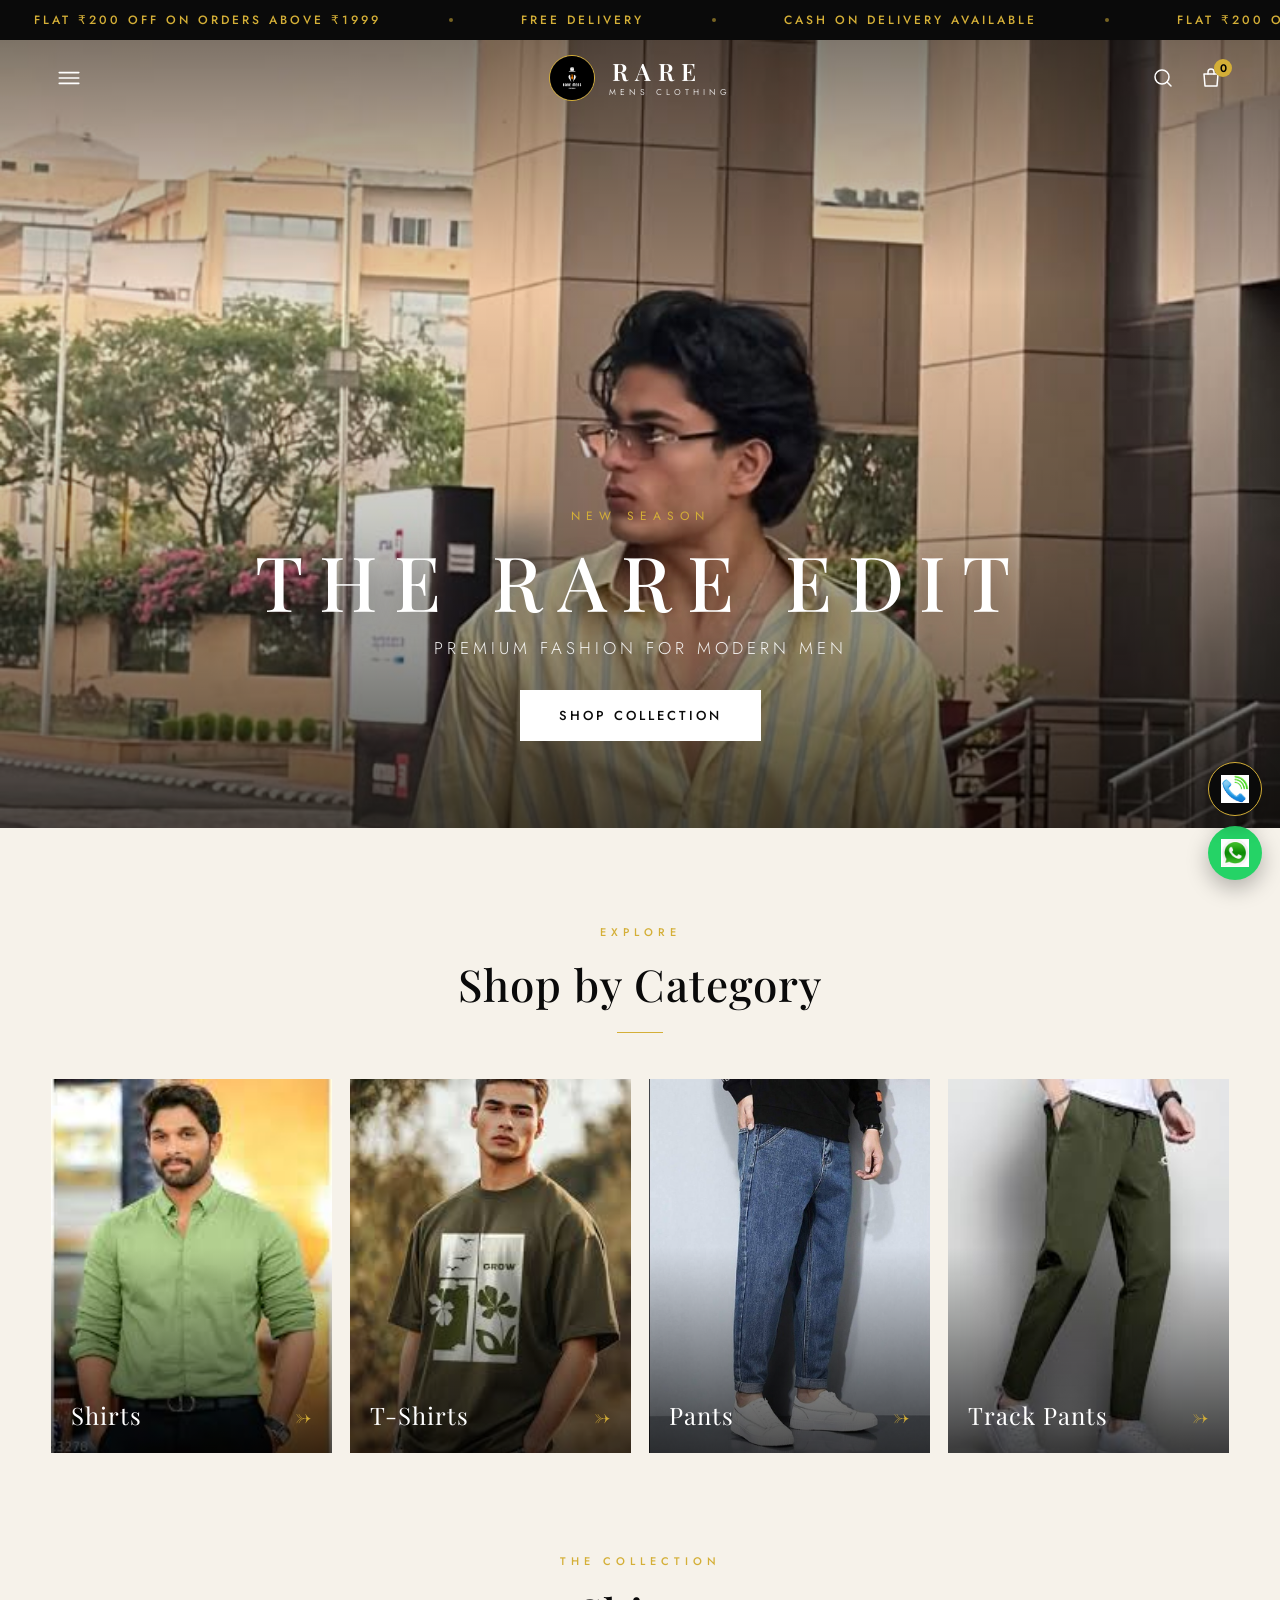
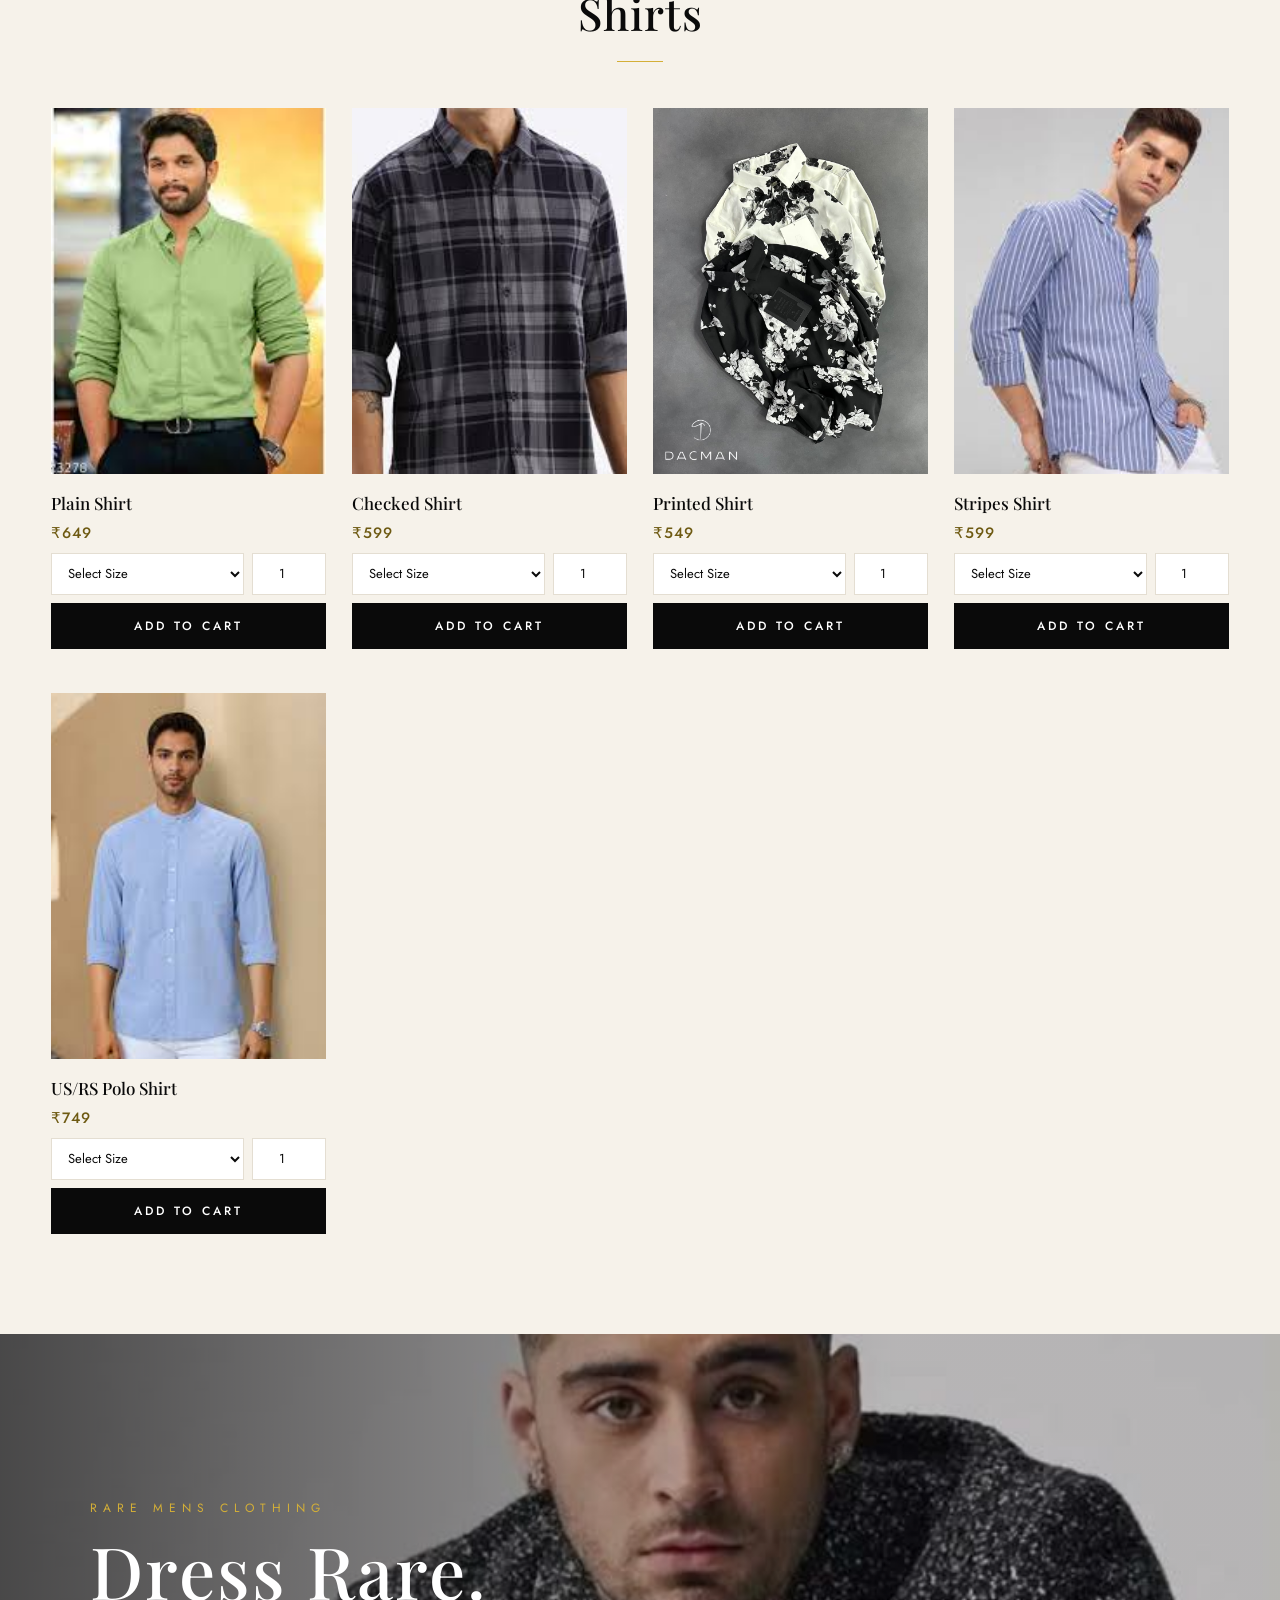
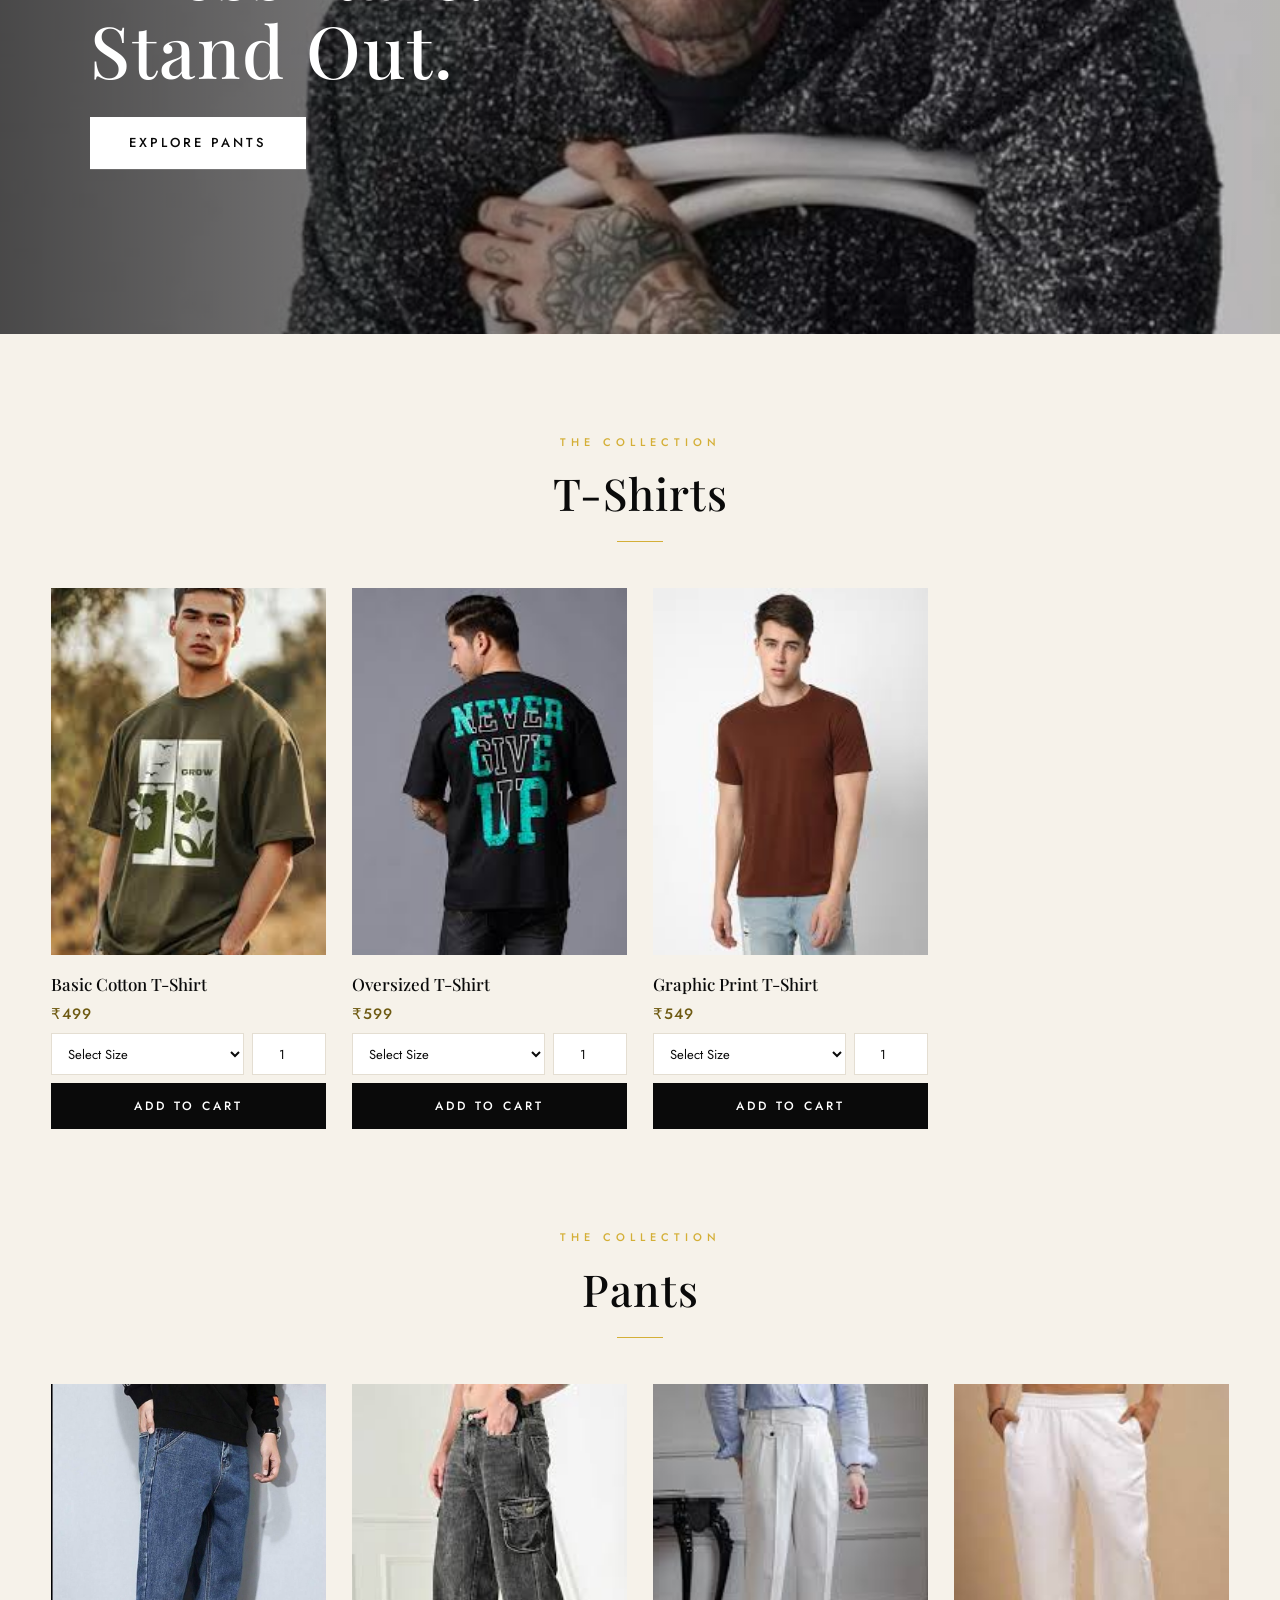
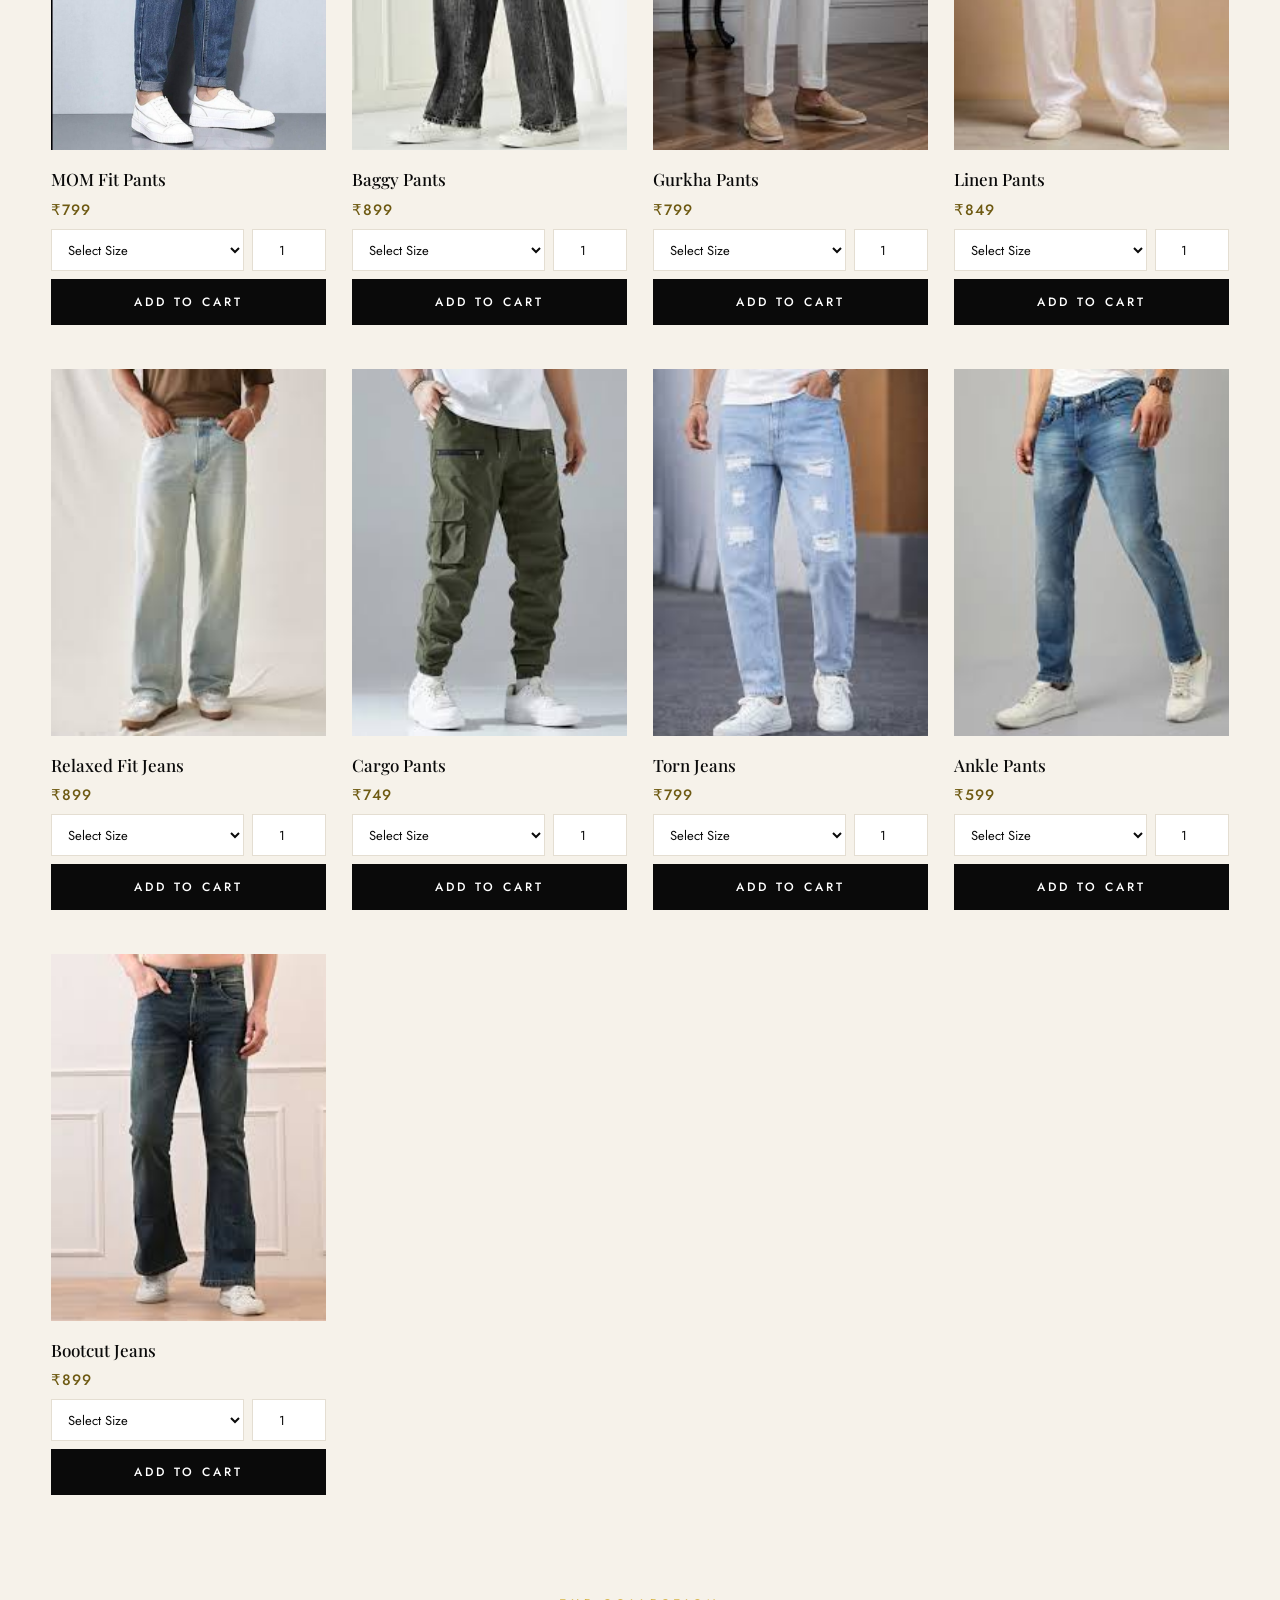
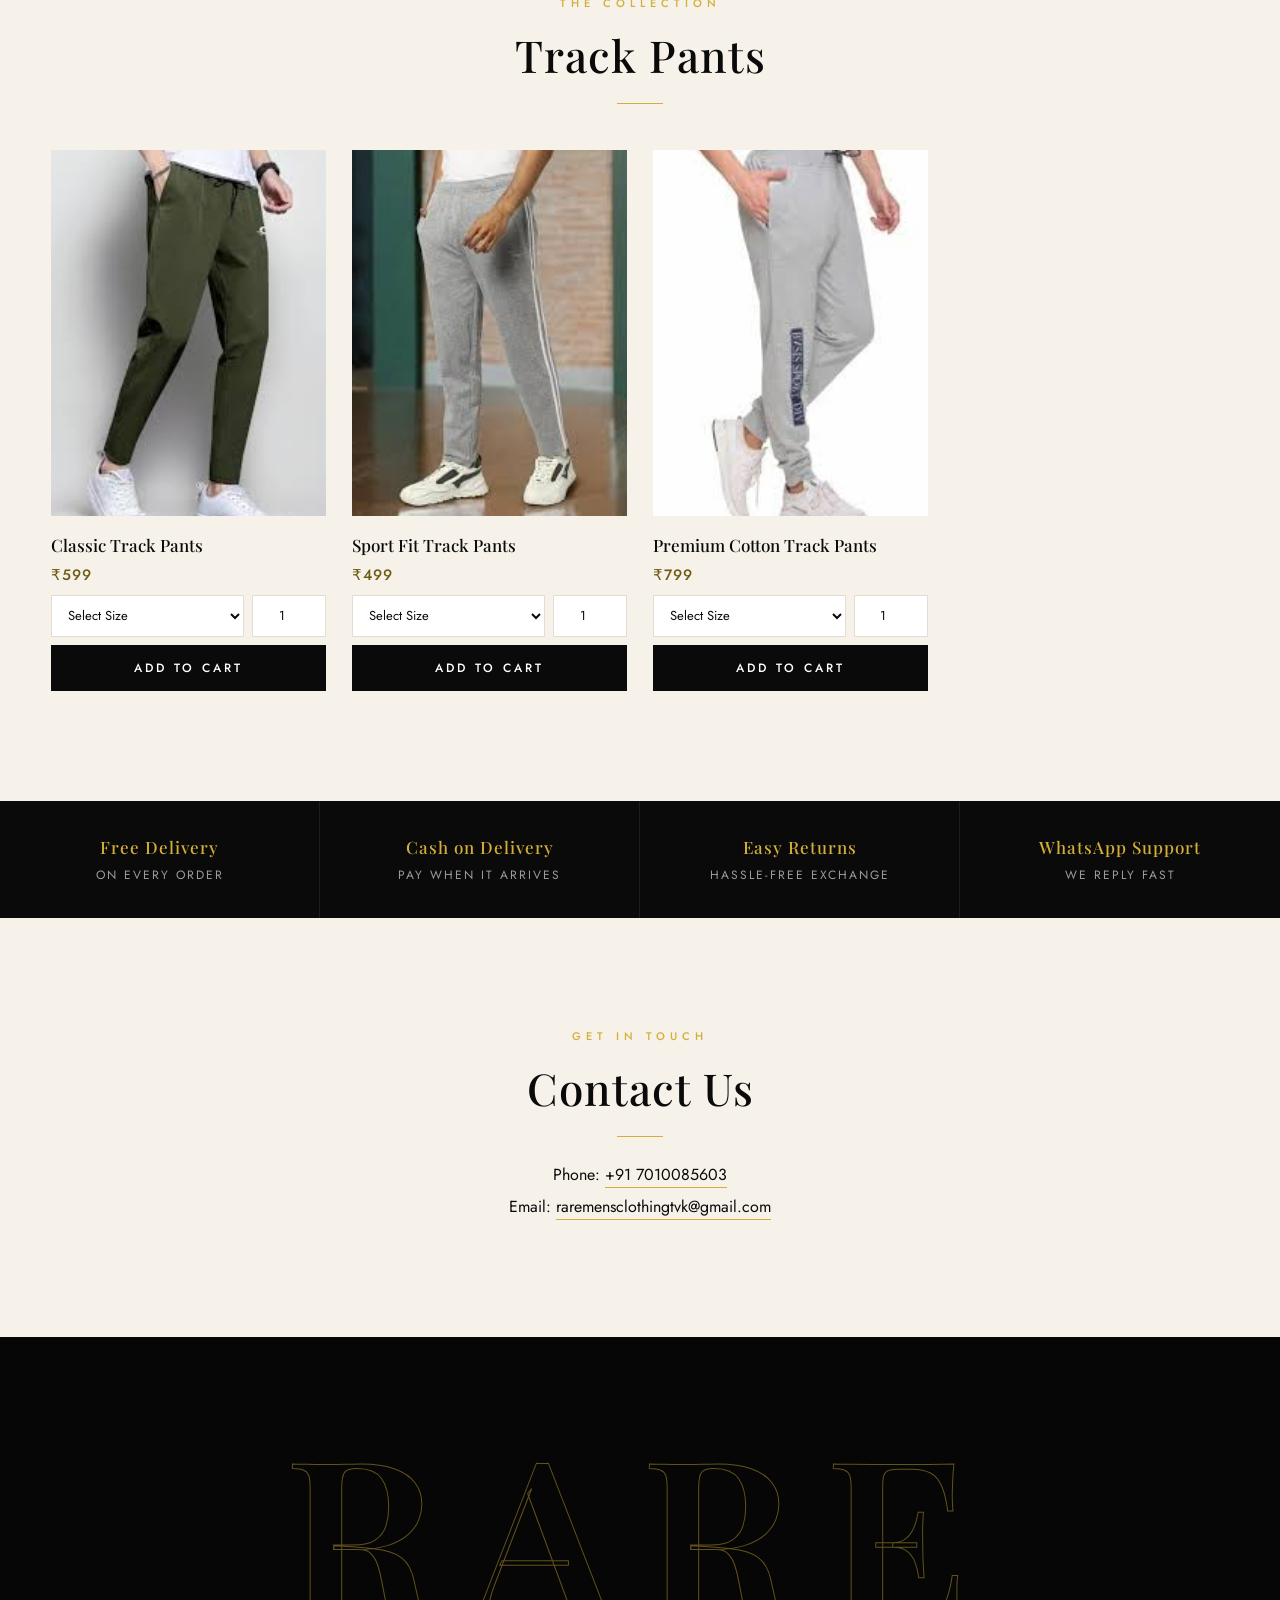
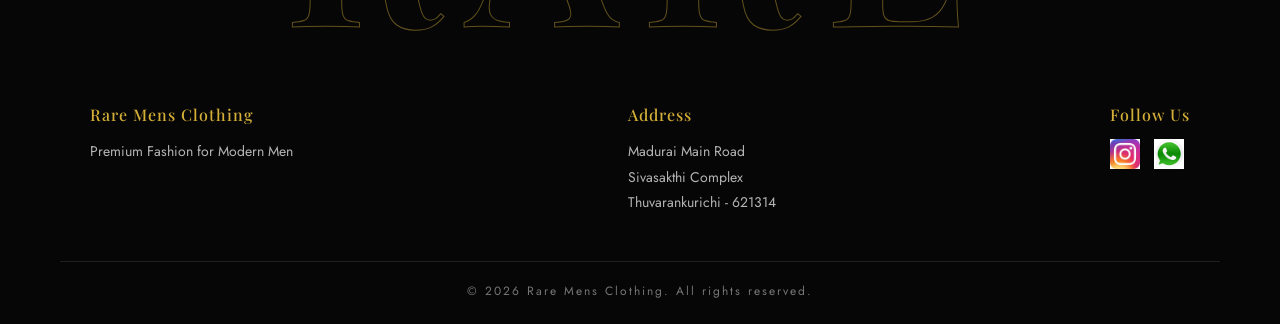
==== index.html @ fd91e682 "Improve frontend design" ====
<!DOCTYPE html>
<html lang="en">

<head>
  <meta charset="UTF-8">
  <meta name="description" content="Rare Mens Clothing - Premium mens shirts, t-shirts, pants and track pants. Shop stylish mens fashion online.">
  <meta name="keywords" content="mens clothing, mens shirts, mens fashion, rare mens clothing, mens t shirts, pants, track pants">
  <meta name="author" content="Rare Mens Clothing">
  <meta name="theme-color" content="#0a0a0a">
  <link rel="icon" type="image/png" href="images/logo.png">
  <meta name="viewport" content="width=device-width, initial-scale=1.0">
  <title>Rare Mens Clothing</title>

  <link rel="preconnect" href="https://fonts.googleapis.com">
  <link rel="preconnect" href="https://fonts.gstatic.com" crossorigin>
  <link href="https://fonts.googleapis.com/css2?family=Playfair+Display:wght@400;500;600;700&family=Jost:wght@300;400;500;600&display=swap" rel="stylesheet">
  <link rel="stylesheet" href="style.css">
</head>

<body id="top">

<!-- ═══════════════ ANNOUNCEMENT MARQUEE ═══════════════ -->
<div class="announce" aria-label="Offers">
  <div class="announce-track">
    <span>Flat ₹200 OFF on orders above ₹1999</span>
    <span>Free Delivery</span>
    <span>Cash on Delivery Available</span>
    <span>Flat ₹200 OFF on orders above ₹1999</span>
    <span>Free Delivery</span>
    <span>Cash on Delivery Available</span>
    <!-- duplicate set for a seamless loop -->
    <span>Flat ₹200 OFF on orders above ₹1999</span>
    <span>Free Delivery</span>
    <span>Cash on Delivery Available</span>
    <span>Flat ₹200 OFF on orders above ₹1999</span>
    <span>Free Delivery</span>
    <span>Cash on Delivery Available</span>
  </div>
</div>

<!-- ═══════════════ SALE COUNTDOWN ═══════════════
     Change the date in ui.js (SALE_END). Delete this block if you don't want it. -->
<div class="sale-bar" id="saleBar">
  <div class="sale-text"><span id="saleLabel">Festive Sale is Live</span><i class="live-dot"></i></div>
  <div class="countdown" id="countdown">
    <div><b id="cd-d">00</b><small>Day</small></div><em>:</em>
    <div><b id="cd-h">00</b><small>Hrs</small></div><em>:</em>
    <div><b id="cd-m">00</b><small>Min</small></div><em>:</em>
    <div><b id="cd-s">00</b><small>Sec</small></div>
  </div>
</div>

<!-- ═══════════════ NAVBAR (sits on top of the hero) ═══════════════ -->
<nav class="navbar" id="navbar">

  <div class="nav-left">
    <button class="icon-btn" onclick="openMenu()" aria-label="Open menu">
      <svg viewBox="0 0 24 24" width="26" height="26" fill="none" stroke="currentColor" stroke-width="1.5" stroke-linecap="round"><path d="M3 7h18M3 12h18M3 17h18"/></svg>
    </button>
  </div>

  <a class="brand" href="#top" aria-label="Rare Mens Clothing home">
    <img src="images/logo.png" alt="Rare Mens Clothing logo" class="logo">
    <span class="brand-text">
      <span class="brand-rare">RARE</span>
      <span class="brand-sub">Mens Clothing</span>
    </span>
  </a>

  <div class="nav-right">
    <button class="icon-btn" onclick="toggleSearch()" aria-label="Search">
      <svg viewBox="0 0 24 24" width="24" height="24" fill="none" stroke="currentColor" stroke-width="1.5" stroke-linecap="round"><circle cx="11" cy="11" r="7"/><path d="M20 20l-4-4"/></svg>
    </button>
    <div class="cart-icon" id="cartIcon" onclick="toggleCart()" role="button" aria-label="Open cart">
      <svg viewBox="0 0 24 24" width="24" height="24" fill="none" stroke="currentColor" stroke-width="1.5" stroke-linecap="round" stroke-linejoin="round"><path d="M5 8h14l-1 12H6L5 8z"/><path d="M9 8V6a3 3 0 0 1 6 0v2"/></svg>
      <span id="cart-count">0</span>
    </div>
  </div>

  <!-- Search panel (the input keeps id="searchInput" so script.js search still works) -->
  <div class="search-panel" id="searchPanel">
    <input type="text" id="searchInput" placeholder="Search shirts, pants, track pants..." autocomplete="off">
  </div>
</nav>

<!-- ═══════════════ SIDE MENU ═══════════════ -->
<div class="menu-overlay" id="menuOverlay" onclick="closeMenu()"></div>
<aside class="side-menu" id="sideMenu">
  <div class="side-menu-head">
    <span class="brand-rare">RARE</span>
    <button class="icon-btn" onclick="closeMenu()" aria-label="Close menu">✕</button>
  </div>
  <nav class="side-links">
    <a href="#shirts" onclick="closeMenu()">Shirts</a>
    <a href="#tshirts" onclick="closeMenu()">T-Shirts</a>
    <a href="#pants" onclick="closeMenu()">Pants</a>
    <a href="#trackpants" onclick="closeMenu()">Track Pants</a>
    <a href="#contact" onclick="closeMenu()">Contact</a>
  </nav>
  <div class="side-foot">
    <a href="https://wa.me/917010085603" target="_blank" rel="noopener">Chat on WhatsApp</a>
    <a href="tel:+917010085603">+91 70100 85603</a>
  </div>
</aside>

<!-- ═══════════════ HERO ═══════════════ -->
<section class="hero">
  <img src="images/m2.jpeg" id="heroImage" alt="Rare Mens Clothing collection">
  <div class="hero-content">
    <span class="hero-eyebrow">New Season</span>
    <h1>THE RARE EDIT</h1>
    <p>Premium Fashion for Modern Men</p>
    <a href="#shirts" class="hero-btn">Shop Collection</a>
  </div>
</section>

<!-- ═══════════════ SHOP BY CATEGORY ═══════════════ -->
<section class="categories">
  <div class="section-head">
    <span class="eyebrow">Explore</span>
    <h2 class="section-title">Shop by Category</h2>
  </div>
  <div class="cat-grid">
    <a href="#shirts" class="cat-tile">
      <img src="images/plain1.jpg" alt="Shirts" loading="lazy">
      <span class="cat-label">Shirts <i>→</i></span>
    </a>
    <a href="#tshirts" class="cat-tile">
      <img src="images/tshirt1.jpg" alt="T-Shirts" loading="lazy">
      <span class="cat-label">T-Shirts <i>→</i></span>
    </a>
    <a href="#pants" class="cat-tile">
      <img src="images/mom1.jpg" alt="Pants" loading="lazy">
      <span class="cat-label">Pants <i>→</i></span>
    </a>
    <a href="#trackpants" class="cat-tile">
      <img src="images/track1.jpg" alt="Track Pants" loading="lazy">
      <span class="cat-label">Track Pants <i>→</i></span>
    </a>
  </div>
</section>

<!-- ═══════════════ SHIRTS ═══════════════ -->
<section id="shirts" class="collection">
  <div class="section-head">
    <span class="eyebrow">The Collection</span>
    <h2 class="section-title">Shirts</h2>
  </div>
  <div class="products">

    <div class="product">
      <div class="product-img-wrap" onclick="openQuickView('Plain Shirt','₹649','images/plain1.jpg','A clean, crisp plain shirt crafted from premium cotton. Perfect for both casual and formal occasions.','shirts')">
        <img src="images/plain1.jpg" alt="Plain Shirt" loading="lazy" onmouseover="this.src='images/plain2.jpg'" onmouseout="this.src='images/plain1.jpg'">
        <div class="quick-view-btn">Quick View</div>
      </div>
      <h3>Plain Shirt</h3>
      <p class="price">₹649</p>
      <select class="size"><option value="">Select Size</option><option>S</option><option>M</option><option>L</option><option>XL</option></select>
      <input type="number" class="qty" value="1" min="1">
      <button onclick="addToCart('Plain Shirt',649,this)">Add to Cart</button>
    </div>

    <div class="product">
      <div class="product-img-wrap" onclick="openQuickView('Checked Shirt','₹599','images/checked1.jpg','Bold checks, relaxed fit. A timeless wardrobe staple with a modern edge.','shirts')">
        <img src="images/checked1.jpg" alt="Checked Shirt" loading="lazy">
        <div class="quick-view-btn">Quick View</div>
      </div>
      <h3>Checked Shirt</h3>
      <p class="price">₹599</p>
      <select class="size"><option value="">Select Size</option><option>S</option><option>M</option><option>L</option><option>XL</option></select>
      <input type="number" class="qty" value="1" min="1">
      <button onclick="addToCart('Checked Shirt',599,this)">Add to Cart</button>
    </div>

    <div class="product">
      <div class="product-img-wrap" onclick="openQuickView('viscos shirt','₹549','images/viscos.jpeg','Eye-catching prints on breathable fabric. Stand out effortlessly.','shirts')">
        <img src="images/viscos.jpeg" alt="Printed Shirt" loading="lazy">
        <div class="quick-view-btn">Quick View</div>
      </div>
      <h3>Printed Shirt</h3>
      <p class="price">₹549</p>
      <select class="size"><option value="">Select Size</option><option>S</option><option>M</option><option>L</option><option>XL</option></select>
      <input type="number" class="qty" value="1" min="1">
      <button onclick="addToCart('Printed Shirt',549,this)">Add to Cart</button>
    </div>

    <div class="product">
      <div class="product-img-wrap" onclick="openQuickView('Stripes Shirt','₹599','images/stripes1.jpg','Classic stripes never go out of style. Versatile, smart, and comfortable.','shirts')">
        <img src="images/stripes1.jpg" alt="Stripes Shirt" loading="lazy">
        <div class="quick-view-btn">Quick View</div>
      </div>
      <h3>Stripes Shirt</h3>
      <p class="price">₹599</p>
      <select class="size"><option value="">Select Size</option><option>S</option><option>M</option><option>L</option><option>XL</option></select>
      <input type="number" class="qty" value="1" min="1">
      <button onclick="addToCart('Stripes Shirt',599,this)">Add to Cart</button>
    </div>

    <div class="product">
      <div class="product-img-wrap" onclick="openQuickView('Polo Shirt','₹749','images/polo1.jpg','Premium polo with a refined collar. Smart-casual perfection.','shirts')">
        <img src="images/polo1.jpg" alt="US/RS Polo Shirt" loading="lazy">
        <div class="quick-view-btn">Quick View</div>
      </div>
      <h3>US/RS Polo Shirt</h3>
      <p class="price">₹749</p>
      <select class="size"><option value="">Select Size</option><option>S</option><option>M</option><option>L</option><option>XL</option></select>
      <input type="number" class="qty" value="1" min="1">
      <button onclick="addToCart('Polo Shirt',749,this)">Add to Cart</button>
    </div>

  </div>
</section>

<!-- ═══════════════ EDITORIAL BANNER ═══════════════ -->
<section class="banner">
  <img src="images/m3.jpeg" alt="" loading="lazy">
  <div class="banner-content">
    <span class="hero-eyebrow">Rare Mens Clothing</span>
    <h2>Dress Rare.<br>Stand Out.</h2>
    <a href="#pants" class="hero-btn">Explore Pants</a>
  </div>
</section>

<!-- ═══════════════ T-SHIRTS ═══════════════ -->
<section id="tshirts" class="collection">
  <div class="section-head">
    <span class="eyebrow">The Collection</span>
    <h2 class="section-title">T-Shirts</h2>
  </div>
  <div class="products">

    <div class="product">
      <div class="product-img-wrap" onclick="openQuickView('Basic Cotton T-Shirt','₹499','images/tshirt1.jpg','Pure cotton comfort for every day. Simple, clean, essential.','tshirts')">
        <img src="images/tshirt1.jpg" alt="Basic Cotton T-Shirt" loading="lazy">
        <div class="quick-view-btn">Quick View</div>
      </div>
      <h3>Basic Cotton T-Shirt</h3>
      <p class="price">₹499</p>
      <select class="size"><option value="">Select Size</option><option>S</option><option>M</option><option>L</option><option>XL</option></select>
      <input type="number" class="qty" value="1" min="1">
      <button onclick="addToCart('Basic Cotton T-Shirt',499,this)">Add to Cart</button>
    </div>

    <div class="product">
      <div class="product-img-wrap" onclick="openQuickView('Oversized T-Shirt','₹599','images/tshirt2.jpg','The street-style essential. Dropped shoulders, relaxed fit, maximum cool.','tshirts')">
        <img src="images/tshirt2.jpg" alt="Oversized T-Shirt" loading="lazy">
        <div class="quick-view-btn">Quick View</div>
      </div>
      <h3>Oversized T-Shirt</h3>
      <p class="price">₹599</p>
      <select class="size"><option value="">Select Size</option><option>S</option><option>M</option><option>L</option><option>XL</option></select>
      <input type="number" class="qty" value="1" min="1">
      <button onclick="addToCart('Oversized T-Shirt',599,this)">Add to Cart</button>
    </div>

    <div class="product">
      <div class="product-img-wrap" onclick="openQuickView('Graphic Print T-Shirt','₹549','images/tshirt3.jpg','Bold graphics on soft cotton. Wear your personality.','tshirts')">
        <img src="images/tshirt3.jpg" alt="Graphic Print T-Shirt" loading="lazy">
        <div class="quick-view-btn">Quick View</div>
      </div>
      <h3>Graphic Print T-Shirt</h3>
      <p class="price">₹549</p>
      <select class="size"><option value="">Select Size</option><option>S</option><option>M</option><option>L</option><option>XL</option></select>
      <input type="number" class="qty" value="1" min="1">
      <button onclick="addToCart('Graphic Print T-Shirt',549,this)">Add to Cart</button>
    </div>

  </div>
</section>

<!-- ═══════════════ PANTS ═══════════════ -->
<section id="pants" class="collection">
  <div class="section-head">
    <span class="eyebrow">The Collection</span>
    <h2 class="section-title">Pants</h2>
  </div>
  <div class="products">

    <div class="product">
      <div class="product-img-wrap" onclick="openQuickView('MOM Fit Pants','₹799','images/mom1.jpg','High-waisted comfort with a tapered leg. Modern and flattering.','pants')">
        <img src="images/mom1.jpg" alt="MOM Fit Pants" loading="lazy">
        <div class="quick-view-btn">Quick View</div>
      </div>
      <h3>MOM Fit Pants</h3>
      <p class="price">₹799</p>
      <select class="size"><option value="">Select Size</option><option>28</option><option>30</option><option>32</option><option>34</option><option>36</option><option>38</option></select>
      <input type="number" class="qty" value="1" min="1">
      <button onclick="addToCart('MOM Fit Pants',799,this)">Add to Cart</button>
    </div>

    <div class="product">
      <div class="product-img-wrap" onclick="openQuickView('Baggy Pants','₹899','images/baggy1.jpg','Wide-leg, relaxed silhouette. The ultimate streetwear statement.','pants')">
        <img src="images/baggy1.jpg" alt="Baggy Pants" loading="lazy">
        <div class="quick-view-btn">Quick View</div>
      </div>
      <h3>Baggy Pants</h3>
      <p class="price">₹899</p>
      <select class="size"><option value="">Select Size</option><option>28</option><option>30</option><option>32</option><option>34</option><option>36</option><option>38</option></select>
      <input type="number" class="qty" value="1" min="1">
      <button onclick="addToCart('Baggy Pants',899,this)">Add to Cart</button>
    </div>

    <div class="product">
      <div class="product-img-wrap" onclick="openQuickView('Gurkha Pants','₹799','images/gurkha1.jpg','Double-buckle waistband with a wide, tapered leg. Elevated and distinctive.','pants')">
        <img src="images/gurkha1.jpg" alt="Gurkha Pants" loading="lazy">
        <div class="quick-view-btn">Quick View</div>
      </div>
      <h3>Gurkha Pants</h3>
      <p class="price">₹799</p>
      <select class="size"><option value="">Select Size</option><option>28</option><option>30</option><option>32</option><option>34</option><option>36</option><option>38</option></select>
      <input type="number" class="qty" value="1" min="1">
      <button onclick="addToCart('Gurkha Pants',799,this)">Add to Cart</button>
    </div>

    <div class="product">
      <div class="product-img-wrap" onclick="openQuickView('Linen Pants','₹849','images/linen1.jpg','Breathable linen for summer days. Light, airy and effortlessly stylish.','pants')">
        <img src="images/linen1.jpg" alt="Linen Pants" loading="lazy">
        <div class="quick-view-btn">Quick View</div>
      </div>
      <h3>Linen Pants</h3>
      <p class="price">₹849</p>
      <select class="size"><option value="">Select Size</option><option>28</option><option>30</option><option>32</option><option>34</option><option>36</option><option>38</option></select>
      <input type="number" class="qty" value="1" min="1">
      <button onclick="addToCart('Linen Pants',849,this)">Add to Cart</button>
    </div>

    <div class="product">
      <div class="product-img-wrap" onclick="openQuickView('Relaxed Fit Jeans','₹899','images/relaxed1.jpg','Easy-wearing denim with room to move. Classic five-pocket style.','pants')">
        <img src="images/relaxed1.jpg" alt="Relaxed Fit Jeans" loading="lazy">
        <div class="quick-view-btn">Quick View</div>
      </div>
      <h3>Relaxed Fit Jeans</h3>
      <p class="price">₹899</p>
      <select class="size"><option value="">Select Size</option><option>28</option><option>30</option><option>32</option><option>34</option><option>36</option><option>38</option></select>
      <input type="number" class="qty" value="1" min="1">
      <button onclick="addToCart('Relaxed Fit Jeans',899,this)">Add to Cart</button>
    </div>

    <div class="product">
      <div class="product-img-wrap" onclick="openQuickView('Cargo Pants','₹749','images/cargo1.jpg','Utility-first design with multiple pockets. Built for action, styled for streets.','pants')">
        <img src="images/cargo1.jpg" alt="Cargo Pants" loading="lazy">
        <div class="quick-view-btn">Quick View</div>
      </div>
      <h3>Cargo Pants</h3>
      <p class="price">₹749</p>
      <select class="size"><option value="">Select Size</option><option>28</option><option>30</option><option>32</option><option>34</option><option>36</option><option>38</option></select>
      <input type="number" class="qty" value="1" min="1">
      <button onclick="addToCart('Cargo Pants',749,this)">Add to Cart</button>
    </div>

    <div class="product">
      <div class="product-img-wrap" onclick="openQuickView('Torn Jeans','₹799','images/torn1.jpg','Distressed detailing for an edgy, lived-in look. Fashion-forward denim.','pants')">
        <img src="images/torn1.jpg" alt="Torn Jeans" loading="lazy">
        <div class="quick-view-btn">Quick View</div>
      </div>
      <h3>Torn Jeans</h3>
      <p class="price">₹799</p>
      <select class="size"><option value="">Select Size</option><option>28</option><option>30</option><option>32</option><option>34</option><option>36</option><option>38</option></select>
      <input type="number" class="qty" value="1" min="1">
      <button onclick="addToCart('Torn Jeans',799,this)">Add to Cart</button>
    </div>

    <div class="product">
      <div class="product-img-wrap" onclick="openQuickView('Ankle Pants','₹599','images/ankle1.jpg','Cropped at the ankle for a sharp, clean finish. Slim and sophisticated.','pants')">
        <img src="images/ankle1.jpg" alt="Ankle Pants" loading="lazy">
        <div class="quick-view-btn">Quick View</div>
      </div>
      <h3>Ankle Pants</h3>
      <p class="price">₹599</p>
      <select class="size"><option value="">Select Size</option><option>28</option><option>30</option><option>32</option><option>34</option><option>36</option><option>38</option></select>
      <input type="number" class="qty" value="1" min="1">
      <button onclick="addToCart('Ankle Pants',599,this)">Add to Cart</button>
    </div>

    <div class="product">
      <div class="product-img-wrap" onclick="openQuickView('Bootcut Jeans','₹899','images/bootcut.jpg','Slim through the thigh, flared at the boot. A classic silhouette reborn.','pants')">
        <img src="images/bootcut.jpg" alt="Bootcut Jeans" loading="lazy">
        <div class="quick-view-btn">Quick View</div>
      </div>
      <h3>Bootcut Jeans</h3>
      <p class="price">₹899</p>
      <select class="size"><option value="">Select Size</option><option>28</option><option>30</option><option>32</option><option>34</option><option>36</option><option>38</option></select>
      <input type="number" class="qty" value="1" min="1">
      <button onclick="addToCart('Bootcut Jeans',899,this)">Add to Cart</button>
    </div>

  </div>
</section>

<!-- ═══════════════ TRACK PANTS ═══════════════ -->
<section id="trackpants" class="collection">
  <div class="section-head">
    <span class="eyebrow">The Collection</span>
    <h2 class="section-title">Track Pants</h2>
  </div>
  <div class="products">

    <div class="product">
      <div class="product-img-wrap" onclick="openQuickView('Classic Track Pants','₹599','images/track1.jpg','Everyday comfort with elastic waist and tapered fit. Your go-to athleisure.','trackpants')">
        <img src="images/track1.jpg" alt="Classic Track Pants" loading="lazy">
        <div class="quick-view-btn">Quick View</div>
      </div>
      <h3>Classic Track Pants</h3>
      <p class="price">₹599</p>
      <select class="size"><option value="">Select Size</option><option>S</option><option>M</option><option>L</option><option>XL</option></select>
      <input type="number" class="qty" value="1" min="1">
      <button onclick="addToCart('Classic Track Pants',599,this)">Add to Cart</button>
    </div>

    <div class="product">
      <div class="product-img-wrap" onclick="openQuickView('Sport Fit Track Pants','₹499','images/track2.jpg','Performance fabric with moisture-wicking properties. Train hard, look good.','trackpants')">
        <img src="images/track2.jpg" alt="Sport Fit Track Pants" loading="lazy">
        <div class="quick-view-btn">Quick View</div>
      </div>
      <h3>Sport Fit Track Pants</h3>
      <p class="price">₹499</p>
      <select class="size"><option value="">Select Size</option><option>S</option><option>M</option><option>L</option><option>XL</option></select>
      <input type="number" class="qty" value="1" min="1">
      <button onclick="addToCart('Sport Fit Track Pants',499,this)">Add to Cart</button>
    </div>

    <div class="product">
      <div class="product-img-wrap" onclick="openQuickView('Premium Cotton Track Pants','₹799','images/track3.jpg','100% cotton softness with a premium finish. Comfort elevated.','trackpants')">
        <img src="images/track3.jpg" alt="Premium Cotton Track Pants" loading="lazy">
        <div class="quick-view-btn">Quick View</div>
      </div>
      <h3>Premium Cotton Track Pants</h3>
      <p class="price">₹799</p>
      <select class="size"><option value="">Select Size</option><option>S</option><option>M</option><option>L</option><option>XL</option></select>
      <input type="number" class="qty" value="1" min="1">
      <button onclick="addToCart('Premium Cotton Track Pants',799,this)">Add to Cart</button>
    </div>

  </div>
</section>

<!-- ═══════════════ PROMISE STRIP ═══════════════ -->
<section class="promise">
  <div><b>Free Delivery</b><span>On every order</span></div>
  <div><b>Cash on Delivery</b><span>Pay when it arrives</span></div>
  <div><b>Easy Returns</b><span>Hassle-free exchange</span></div>
  <div><b>WhatsApp Support</b><span>We reply fast</span></div>
</section>

<!-- ═══════════════ CONTACT ═══════════════ -->
<section id="contact" class="contact">
  <span class="eyebrow">Get in Touch</span>
  <h2 class="section-title">Contact Us</h2>
  <p>Phone: <a href="tel:+917010085603">+91 7010085603</a></p>
  <p>Email: <a href="mailto:raremensclothingtvk@gmail.com">raremensclothingtvk@gmail.com</a></p>
</section>

<!-- ═══════════════ FOOTER ═══════════════ -->
<footer>
  <div class="footer-wordmark">RARE</div>
  <div class="footer">
    <div>
      <h3>Rare Mens Clothing</h3>
      <p>Premium Fashion for Modern Men</p>
    </div>
    <div>
      <h3>Address</h3>
      <p>Madurai Main Road</p>
      <p>Sivasakthi Complex</p>
      <p>Thuvarankurichi - 621314</p>
    </div>
    <div>
      <h3>Follow Us</h3>
      <div class="social-icons">
        <a href="https://www.instagram.com/raremens_clothing?igsh=dTdpbG4wcW9kMzcw" target="_blank" rel="noopener noreferrer">
          <img src="images/instagram.png" alt="Follow us on Instagram">
        </a>
        <a href="https://wa.me/917010085603" target="_blank" rel="noopener noreferrer"><img src="images/whatsapp.png" alt="WhatsApp"></a>
      </div>
    </div>
  </div>
  <div class="footer-bottom">© 2026 Rare Mens Clothing. All rights reserved.</div>
</footer>

<!-- Firebase (compat SDK — plain scripts, no modules needed) -->
<script src="https://www.gstatic.com/firebasejs/9.23.0/firebase-app-compat.js"></script>
<script src="https://www.gstatic.com/firebasejs/9.23.0/firebase-firestore-compat.js"></script>

<!-- Shop logic: cart, quick view, checkout (must load AFTER the page HTML above) -->
<script src="shop.js"></script>
<script src="ui.js"></script>

<!-- FLOATING WHATSAPP / CALL -->
<a href="https://wa.me/917010085603?text=Hello%20Greetings%20from%20Rare%20Mens%20Clothing!" class="whatsapp-float" target="_blank" rel="noopener" aria-label="Chat on WhatsApp">
  <img src="images/whatsapp.png" alt="">
</a>
<a href="tel:+917010085603" class="call-float" aria-label="Call now">
  <img src="images/phone.png" alt="Call Now">
</a>

<!-- ═══════════════ CART DRAWER ═══════════════ -->
<div id="cartDrawer" class="cart-drawer">
  <div class="cart-header">
    <h2>Your Cart</h2>
    <span class="close-cart" onclick="toggleCart()">✕</span>
  </div>
  <ul id="cart-items"></ul>
  <h3 class="cart-total-line">Total ₹<span id="cart-total">0</span></h3>
  <button class="checkout-btn" onclick="checkout()">Checkout via WhatsApp</button>
</div>

<div id="cartOverlay" class="cart-overlay" onclick="toggleCart()"></div>

<!-- ═══════════════ DELIVERY DETAILS MODAL ═══════════════ -->
<div id="deliveryModal">
  <div class="modal-card">
    <span class="drag-handle"></span>
    <div class="modal-header">
      <div class="modal-header-left">
        <div class="modal-icon">🚚</div>
        <div>
          <div class="modal-title">Delivery Details</div>
          <div class="modal-subtitle">RARE MENS CLOTHING</div>
        </div>
      </div>
      <button class="modal-close-btn" onclick="closeDeliveryModal()">✕</button>
    </div>
    <div class="order-bar">
      <div>
        <div class="order-bar-label">Order Total</div>
        <div class="order-bar-value">₹<span id="display-total">0</span>
          <span class="discount-tag" id="discount-tag">-₹200 applied</span>
        </div>
      </div>
      <div style="text-align:right">
        <div class="order-bar-label">Final Amount</div>
        <div class="order-bar-value" style="color:var(--gold)">₹<span id="display-final">0</span></div>
      </div>
    </div>
    <div class="modal-body">
      <div class="field-group">
        <label>Full Name</label>
        <input type="text" id="d_name" placeholder="e.g. Rahul Kumar" autocomplete="name">
      </div>
      <div class="field-group">
        <label>Phone Number</label>
        <div class="phone-wrap">
          <span class="phone-prefix">+91</span>
          <input type="tel" id="d_phone" placeholder="98765 43210" maxlength="10" inputmode="numeric" autocomplete="tel">
        </div>
      </div>
      <div class="field-group">
        <label>Full Address</label>
        <textarea id="d_address" rows="2" placeholder="House No, Street, Area / Landmark" autocomplete="street-address"></textarea>
      </div>
      <div class="field-row">
        <div class="field-group">
          <label>City</label>
          <input type="text" id="d_city" placeholder="Madurai" autocomplete="address-level2">
        </div>
        <div class="field-group">
          <label>Pincode</label>
          <input type="text" id="d_pincode" placeholder="625001" maxlength="6" inputmode="numeric">
        </div>
      </div>
      <div class="cod-badge">
        <span>💵</span>
        <span><strong>Cash on Delivery</strong> — Pay when your order arrives</span>
      </div>
    </div>
    <div class="modal-footer">
      <button class="btn-confirm" onclick="confirmOrder()">
        <span>💬</span> Confirm &amp; Order via WhatsApp
      </button>
      <button class="btn-cancel" onclick="closeDeliveryModal()">Cancel</button>
    </div>
  </div>
</div>

<!-- ═══════════════ QUICK VIEW MODAL ═══════════════ -->
<div id="quickViewModal">
  <div class="qv-card">
    <button class="qv-close" onclick="closeQuickView()">✕</button>
    <div class="qv-body">
      <div class="qv-img-wrap">
        <img id="qv-image" src="" alt="">
      </div>
      <div class="qv-info">
        <div class="qv-category" id="qv-category"></div>
        <h2 class="qv-name" id="qv-name"></h2>
        <div class="qv-price" id="qv-price"></div>
        <p class="qv-desc" id="qv-desc"></p>
        <div class="qv-divider"></div>

        <!-- COLOURS (hidden automatically when a product has none) -->
        <div class="field-group" id="qv-color-group" style="display:none;">
          <label>Colour: <span id="qv-color-selected" class="qv-color-name"></span></label>
          <div class="qv-colors" id="qv-colors"></div>
        </div>

        <div class="field-group">
          <label>Size</label>
          <select id="qv-size" class="qv-select">
            <option value="">Select Size</option>
          </select>
        </div>
        <div class="field-group">
          <label>Quantity</label>
          <div class="qv-qty-wrap">
            <button class="qv-qty-btn" onclick="qvChangeQty(-1)">−</button>
            <span id="qv-qty-display">1</span>
            <button class="qv-qty-btn" onclick="qvChangeQty(1)">+</button>
          </div>
        </div>
        <button class="qv-add-btn" id="qv-add-btn" onclick="addFromQuickView()">Add to Cart</button>
        <div class="qv-features">
          <span>🚚 Free Delivery</span>
          <span>💵 COD Available</span>
          <span>↩️ Easy Returns</span>
        </div>
      </div>
    </div>
  </div>
</div>

<!-- TOAST CONTAINER -->
<div id="toast-container"></div>

</body>
</html>
---- style.css ----
/* =========================================================
   RARE MENS CLOTHING — PREMIUM THEME
   Fonts: Playfair Display (headings) + Jost (body)
========================================================= */

* { box-sizing: border-box; margin: 0; padding: 0; }

:root {
  --ink:    #0a0a0a;
  --black:  #0a0a0a;
  --cream:  #f6f2ea;
  --paper:  #ffffff;
  --gold:   #D4AF37;
  --line:   #e4ded2;
  --border: #e4ded2;
  --muted:  #857f72;
  --red:    #e53935;
  --green:  #1db954;
  --radius: 14px;
  --nav-h:  76px;
  --serif:  'Playfair Display', Georgia, serif;
  --sans:   'Jost', Arial, Helvetica, sans-serif;
}

html {
  scroll-behavior: smooth;
  -webkit-text-size-adjust: 100%;
}

html, body { overflow-x: hidden; }

body {
  font-family: var(--sans);
  background: var(--cream);
  color: var(--ink);
  line-height: 1.5;
  -webkit-font-smoothing: antialiased;
}

img { max-width: 100%; }
a { color: inherit; }
button { font-family: inherit; }

section[id] { scroll-margin-top: calc(var(--nav-h) + 4px); }


/* =========================================================
   ANNOUNCEMENT MARQUEE
========================================================= */

.announce {
  background: var(--ink);
  color: var(--gold);
  overflow: hidden;
  white-space: nowrap;
  font-size: 12px;
  font-weight: 500;
  letter-spacing: 3px;
  text-transform: uppercase;
  padding: 11px 0;
}

.announce-track {
  display: inline-flex;
  animation: marquee 34s linear infinite;
}

.announce-track span {
  display: inline-flex;
  align-items: center;
  padding: 0 34px;
}

.announce-track span::after {
  content: "";
  width: 4px; height: 4px;
  border-radius: 50%;
  background: var(--gold);
  opacity: .55;
  margin-left: 68px;
}

@keyframes marquee { to { transform: translateX(-50%); } }


/* =========================================================
   SALE BAR + COUNTDOWN
========================================================= */

.sale-bar {
  background: #07090e;
  color: #fff;
  display: flex;
  align-items: center;
  justify-content: space-between;
  gap: 16px;
  padding: 18px clamp(16px, 4vw, 48px);
  border-top: 1px solid rgba(255,255,255,.06);
}

.sale-text {
  display: flex;
  align-items: center;
  gap: 10px;
  font-family: var(--serif);
  font-size: 15px;
  letter-spacing: 2px;
  text-transform: uppercase;
}

.live-dot {
  width: 10px; height: 10px;
  border-radius: 50%;
  background: #ff3b30;
  box-shadow: 0 0 0 0 rgba(255,59,48,.6);
  animation: pulse 1.6s infinite;
}

@keyframes pulse {
  0%   { box-shadow: 0 0 0 0 rgba(255,59,48,.55); }
  70%  { box-shadow: 0 0 0 9px rgba(255,59,48,0); }
  100% { box-shadow: 0 0 0 0 rgba(255,59,48,0); }
}

.countdown {
  display: flex;
  align-items: flex-start;
  gap: 10px;
}

.countdown div { text-align: center; min-width: 32px; }

.countdown b {
  display: block;
  font-family: var(--serif);
  font-size: 19px;
  font-weight: 600;
  letter-spacing: 2px;
  line-height: 1.1;
}

.countdown small {
  display: block;
  font-size: 9px;
  letter-spacing: 3px;
  text-transform: uppercase;
  color: rgba(255,255,255,.65);
  margin-top: 4px;
}

.countdown em {
  font-style: normal;
  color: rgba(255,255,255,.5);
  line-height: 1.3;
}


/* =========================================================
   NAVBAR — transparent over hero, solid after scroll
========================================================= */

.navbar {
  position: sticky;
  top: 0;
  z-index: 1000;
  height: var(--nav-h);
  margin-bottom: calc(var(--nav-h) * -1);   /* hero slides under the nav */
  display: grid;
  grid-template-columns: 1fr auto 1fr;
  align-items: center;
  padding: 0 clamp(14px, 4vw, 48px);
  color: #fff;
  transition: background .35s ease, color .35s ease, box-shadow .35s ease;
}

.navbar.solid {
  background: rgba(255,255,255,.97);
  color: var(--ink);
  box-shadow: 0 1px 0 var(--line), 0 8px 24px rgba(0,0,0,.05);
  backdrop-filter: blur(10px);
  -webkit-backdrop-filter: blur(10px);
}

.nav-left  { display: flex; align-items: center; }
.nav-right { display: flex; align-items: center; justify-content: flex-end; gap: 6px; }

.icon-btn {
  background: none;
  border: none;
  color: inherit;
  cursor: pointer;
  width: 42px; height: 42px;
  display: inline-flex;
  align-items: center;
  justify-content: center;
  font-size: 18px;
  transition: opacity .2s, transform .2s;
}
.icon-btn:hover { opacity: .7; }

/* Brand in the middle */
.brand {
  display: flex;
  align-items: center;
  gap: 10px;
  text-decoration: none;
  color: inherit;
}

.logo {
  width: 46px; height: 46px;
  border-radius: 50%;
  object-fit: cover;
  border: 1.5px solid var(--gold);
  background: #000;
}

.brand-text { display: flex; flex-direction: column; line-height: 1; }

.brand-rare {
  font-family: var(--serif);
  font-size: 24px;
  font-weight: 600;
  letter-spacing: 7px;
  padding-left: 7px;
}

.brand-sub {
  font-size: 8.5px;
  letter-spacing: 4px;
  text-transform: uppercase;
  margin-top: 5px;
  padding-left: 4px;
  opacity: .8;
}

/* Cart icon + count badge */
.cart-icon {
  position: relative;
  width: 42px; height: 42px;
  display: inline-flex;
  align-items: center;
  justify-content: center;
  cursor: pointer;
  user-select: none;
}

#cart-count {
  position: absolute;
  top: 2px; right: 0;
  min-width: 18px; height: 18px;
  padding: 0 4px;
  border-radius: 9px;
  background: var(--gold);
  color: #000;
  font-size: 11px;
  font-weight: 600;
  display: flex;
  align-items: center;
  justify-content: center;
}

@keyframes cartBounce {
  0%   { transform: scale(1)   rotate(0deg); }
  20%  { transform: scale(1.3) rotate(-10deg); }
  40%  { transform: scale(1.15) rotate(7deg); }
  60%  { transform: scale(1.2) rotate(-5deg); }
  80%  { transform: scale(1.05) rotate(3deg); }
  100% { transform: scale(1)   rotate(0deg); }
}

@keyframes badgePop {
  0%   { transform: scale(.4); }
  70%  { transform: scale(1.35); }
  100% { transform: scale(1); }
}

.cart-icon.bounce { animation: cartBounce .55s cubic-bezier(.36,.07,.19,.97); }
.cart-icon.bounce #cart-count { animation: badgePop .4s cubic-bezier(.22,1,.36,1) .1s both; }

/* Search panel */
.search-panel {
  position: absolute;
  top: 100%;
  left: 0; right: 0;
  background: #fff;
  padding: 0 clamp(14px, 4vw, 48px);
  max-height: 0;
  overflow: hidden;
  opacity: 0;
  transition: max-height .35s ease, opacity .25s ease, padding .35s ease;
  box-shadow: 0 14px 30px rgba(0,0,0,.08);
}

.search-panel.open {
  max-height: 90px;
  opacity: 1;
  padding-top: 14px;
  padding-bottom: 14px;
}

#searchInput {
  width: 100%;
  max-width: 720px;
  display: block;
  margin: 0 auto;
  padding: 13px 18px;
  font-family: var(--sans);
  font-size: 15px;
  color: var(--ink);
  background: var(--cream);
  border: 1px solid var(--line);
  border-radius: 40px;
  outline: none;
  transition: border-color .2s;
}
#searchInput:focus { border-color: var(--ink); }


/* =========================================================
   SIDE MENU
========================================================= */

.menu-overlay {
  position: fixed; inset: 0;
  background: rgba(0,0,0,.5);
  opacity: 0; visibility: hidden;
  transition: opacity .3s, visibility .3s;
  z-index: 9990;
}
.menu-overlay.active { opacity: 1; visibility: visible; }

.side-menu {
  position: fixed;
  top: 0; left: 0;
  width: min(86vw, 360px);
  height: 100%;
  background: var(--ink);
  color: #fff;
  z-index: 9991;
  display: flex;
  flex-direction: column;
  padding: 22px 28px 28px;
  transform: translateX(-102%);
  transition: transform .4s cubic-bezier(.22,1,.36,1);
}
.side-menu.open { transform: translateX(0); }

.side-menu-head {
  display: flex;
  align-items: center;
  justify-content: space-between;
  padding-bottom: 20px;
  border-bottom: 1px solid rgba(255,255,255,.12);
}

.side-menu .brand-rare { color: var(--gold); }

.side-links {
  display: flex;
  flex-direction: column;
  margin-top: 16px;
}

.side-links a {
  font-family: var(--serif);
  font-size: 26px;
  text-decoration: none;
  padding: 14px 0;
  border-bottom: 1px solid rgba(255,255,255,.07);
  transition: color .2s, padding-left .25s;
}
.side-links a:hover { color: var(--gold); padding-left: 8px; }

.side-foot {
  margin-top: auto;
  display: flex;
  flex-direction: column;
  gap: 10px;
  font-size: 14px;
  letter-spacing: 1px;
  color: rgba(255,255,255,.7);
}
.side-foot a { text-decoration: none; }
.side-foot a:hover { color: var(--gold); }


/* =========================================================
   HERO
========================================================= */

.hero {
  position: relative;
  height: calc(100svh - 112px);
  min-height: 540px;
  max-height: 940px;
  overflow: hidden;
  background: #111;
}

.hero img {
  width: 100%;
  height: 100%;
  object-fit: cover;
  object-position: center top;
  display: block;
  animation: heroFade 1.2s ease;
}

@keyframes heroFade { from { opacity: .25; transform: scale(1.03); } to { opacity: 1; transform: scale(1); } }

.hero::after {
  content: "";
  position: absolute; inset: 0;
  background: linear-gradient(180deg, rgba(0,0,0,.5) 0%, rgba(0,0,0,.05) 32%, rgba(0,0,0,.2) 60%, rgba(0,0,0,.7) 100%);
  pointer-events: none;
}

.hero-content {
  position: absolute;
  z-index: 2;
  left: 50%;
  bottom: 11%;
  transform: translateX(-50%);
  width: 100%;
  padding: 0 20px;
  text-align: center;
  color: #fff;
}

.hero-eyebrow {
  display: block;
  font-size: 12px;
  letter-spacing: 6px;
  text-transform: uppercase;
  color: var(--gold);
  margin-bottom: 14px;
}

.hero-content h1 {
  font-family: var(--serif);
  font-size: clamp(34px, 7vw, 76px);
  font-weight: 500;
  letter-spacing: clamp(5px, 1.4vw, 16px);
  line-height: 1.1;
  text-shadow: 0 4px 30px rgba(0,0,0,.35);
}

.hero-content p {
  margin-top: 14px;
  font-size: clamp(13px, 1.6vw, 17px);
  font-weight: 300;
  letter-spacing: 4px;
  text-transform: uppercase;
  opacity: .9;
}

.hero-btn {
  display: inline-block;
  margin-top: 28px;
  padding: 15px 38px;
  background: #fff;
  color: var(--ink);
  font-size: 13px;
  font-weight: 500;
  letter-spacing: 3px;
  text-transform: uppercase;
  text-decoration: none;
  border: 1px solid #fff;
  transition: background .3s, color .3s, border-color .3s, transform .3s;
}

.hero-btn:hover {
  background: var(--gold);
  border-color: var(--gold);
  transform: translateY(-2px);
}


/* =========================================================
   SECTION HEADINGS
========================================================= */

.section-head { text-align: center; margin-bottom: clamp(26px, 4vw, 46px); }

.eyebrow {
  display: block;
  font-size: 11px;
  letter-spacing: 5px;
  text-transform: uppercase;
  color: var(--gold);
  margin-bottom: 10px;
  font-weight: 500;
}

.section-title {
  font-family: var(--serif);
  font-size: clamp(28px, 4.2vw, 44px);
  font-weight: 500;
  letter-spacing: 1px;
  position: relative;
  display: inline-block;
  padding-bottom: 16px;
}

.section-title::after {
  content: "";
  position: absolute;
  left: 50%; bottom: 0;
  width: 46px; height: 1px;
  background: var(--gold);
  transform: translateX(-50%);
}


/* =========================================================
   CATEGORY TILES
========================================================= */

.categories { padding: clamp(50px, 8vw, 96px) clamp(14px, 4vw, 56px) 0; }

.cat-grid {
  max-width: 1400px;
  margin: 0 auto;
  display: grid;
  grid-template-columns: repeat(4, 1fr);
  gap: 18px;
}

.cat-tile {
  position: relative;
  display: block;
  aspect-ratio: 3 / 4;
  overflow: hidden;
  background: #ddd6c8;
}

.cat-tile img {
  width: 100%; height: 100%;
  object-fit: cover;
  display: block;
  transition: transform .8s cubic-bezier(.22,1,.36,1);
}

.cat-tile::after {
  content: "";
  position: absolute; inset: 0;
  background: linear-gradient(180deg, transparent 45%, rgba(0,0,0,.72) 100%);
}

.cat-tile:hover img { transform: scale(1.07); }

.cat-label {
  position: absolute;
  z-index: 2;
  left: 20px; right: 20px; bottom: 20px;
  display: flex;
  align-items: center;
  justify-content: space-between;
  font-family: var(--serif);
  font-size: clamp(17px, 2vw, 24px);
  color: #fff;
  letter-spacing: 1px;
}

.cat-label i {
  font-style: normal;
  color: var(--gold);
  transition: transform .3s;
}
.cat-tile:hover .cat-label i { transform: translateX(6px); }


/* =========================================================
   PRODUCTS
========================================================= */

.collection { padding: clamp(54px, 8vw, 100px) clamp(14px, 4vw, 56px) 0; }

.products {
  max-width: 1400px;
  margin: 0 auto;
  display: grid;
  grid-template-columns: repeat(auto-fill, minmax(250px, 1fr));
  gap: 44px 26px;
}

.product {
  display: grid;
  grid-template-columns: 1fr 74px;
  gap: 8px;
  align-content: start;
  background: transparent;
  text-align: left;
}

.product > * { grid-column: 1 / -1; }

/* explicit order so colour / size / qty stay tidy whether or not a colour dropdown exists */
.product-img-wrap { order: 0; }
.product h3       { order: 1; }
.product .price   { order: 2; }
.product .card-colors { order: 3; }
.product > select.size { order: 4; grid-column: 1; }
.product > input.qty   { order: 5; grid-column: 2; }
.product > select.color{ order: 6; }
.product > button      { order: 7; }

.product-img-wrap {
  position: relative;
  aspect-ratio: 3 / 4;
  overflow: hidden;
  background: #e7e0d2;
  cursor: pointer;
  margin-bottom: 6px;
}

.product-img-wrap img {
  width: 100%; height: 100%;
  object-fit: cover;
  display: block;
  transition: transform .8s cubic-bezier(.22,1,.36,1);
}

.product-img-wrap:hover img { transform: scale(1.06); }

.quick-view-btn {
  position: absolute;
  left: 0; right: 0; bottom: -48px;
  background: rgba(10,10,10,.88);
  color: #fff;
  font-size: 11px;
  font-weight: 500;
  letter-spacing: 3px;
  text-transform: uppercase;
  padding: 13px;
  text-align: center;
  transition: bottom .35s ease;
}

.product-img-wrap:hover .quick-view-btn { bottom: 0; }

.product h3 {
  font-family: var(--serif);
  font-size: 17px;
  font-weight: 500;
  line-height: 1.3;
  margin-top: 4px;
}

.price {
  font-size: 15px;
  font-weight: 500;
  letter-spacing: 1px;
  color: #6e5a12;
}

.product select,
.product .qty {
  width: 100%;
  height: 42px;
  padding: 0 12px;
  font-family: var(--sans);
  font-size: 13px;
  color: var(--ink);
  background: #fff;
  border: 1px solid var(--line);
  border-radius: 0;
  outline: none;
  transition: border-color .2s;
}

.product .qty { text-align: center; }
.product select:focus,
.product .qty:focus { border-color: var(--ink); }

.product > button {
  height: 46px;
  background: var(--ink);
  color: #fff;
  border: 1px solid var(--ink);
  font-size: 12px;
  font-weight: 500;
  letter-spacing: 3px;
  text-transform: uppercase;
  cursor: pointer;
  transition: background .25s, color .25s, border-color .25s, transform .15s;
}

.product > button:hover { background: var(--gold); border-color: var(--gold); color: #000; }
.product > button:active { transform: scale(.98); }

/* small colour dots on a card */
.card-colors {
  display: flex;
  flex-wrap: wrap;
  gap: 6px;
  min-height: 14px;
}

.card-color-dot {
  width: 14px; height: 14px;
  border-radius: 50%;
  border: 1px solid rgba(0,0,0,.25);
}


/* =========================================================
   EDITORIAL BANNER
========================================================= */

.banner {
  position: relative;
  margin-top: clamp(54px, 8vw, 100px);
  height: clamp(380px, 60vw, 600px);
  overflow: hidden;
  background: #111;
}

.banner img {
  position: absolute; inset: 0;
  width: 100%; height: 100%;
  object-fit: cover;
  object-position: center 25%;
}

.banner::after {
  content: "";
  position: absolute; inset: 0;
  background: linear-gradient(90deg, rgba(0,0,0,.65) 0%, rgba(0,0,0,.15) 70%);
}

.banner-content {
  position: absolute;
  z-index: 2;
  left: clamp(22px, 7vw, 110px);
  top: 50%;
  transform: translateY(-50%);
  color: #fff;
}

.banner-content h2 {
  font-family: var(--serif);
  font-size: clamp(32px, 6vw, 72px);
  font-weight: 500;
  line-height: 1.1;
  letter-spacing: 2px;
}


/* =========================================================
   PROMISE STRIP
========================================================= */

.promise {
  margin-top: clamp(60px, 9vw, 110px);
  background: var(--ink);
  color: #fff;
  display: grid;
  grid-template-columns: repeat(4, 1fr);
  gap: 0;
}

.promise div {
  padding: 34px 20px;
  text-align: center;
  border-right: 1px solid rgba(255,255,255,.08);
}
.promise div:last-child { border-right: none; }

.promise b {
  display: block;
  font-family: var(--serif);
  font-weight: 500;
  font-size: 17px;
  letter-spacing: 1px;
  color: var(--gold);
}

.promise span {
  display: block;
  margin-top: 6px;
  font-size: 12px;
  letter-spacing: 2px;
  text-transform: uppercase;
  color: rgba(255,255,255,.6);
}


/* =========================================================
   CONTACT
========================================================= */

.contact {
  max-width: 900px;
  margin: 0 auto;
  text-align: center;
  padding: clamp(60px, 9vw, 110px) 20px;
}

.contact .section-title { margin-bottom: 18px; }

.contact p { margin: 8px 0; font-size: 16px; }
.contact a { text-decoration: none; border-bottom: 1px solid var(--gold); padding-bottom: 1px; }
.contact a:hover { color: #6e5a12; }


/* =========================================================
   FOOTER
========================================================= */

footer {
  background: #060606;
  color: #fff;
  padding: clamp(46px, 7vw, 80px) clamp(18px, 5vw, 60px) 24px;
  overflow: hidden;
}

.footer-wordmark {
  font-family: var(--serif);
  font-size: clamp(64px, 18vw, 240px);
  font-weight: 600;
  letter-spacing: .12em;
  line-height: 1;
  text-align: center;
  color: transparent;
  -webkit-text-stroke: 1px rgba(212,175,55,.45);
  margin-bottom: clamp(30px, 5vw, 56px);
  user-select: none;
}

.footer {
  max-width: 1100px;
  margin: 0 auto;
  display: flex;
  justify-content: space-between;
  flex-wrap: wrap;
  gap: 34px;
}

.footer h3 {
  font-family: var(--serif);
  font-weight: 500;
  font-size: 16px;
  letter-spacing: 1px;
  color: var(--gold);
  margin-bottom: 12px;
}

.footer p { font-size: 14px; color: rgba(255,255,255,.7); line-height: 1.8; }

.social-icons { display: flex; gap: 14px; }
.social-icons img { width: 30px; height: 30px; object-fit: contain; transition: transform .25s; }
.social-icons a:hover img { transform: translateY(-3px); }

.footer-bottom {
  margin-top: 46px;
  padding-top: 20px;
  border-top: 1px solid rgba(255,255,255,.1);
  text-align: center;
  font-size: 12px;
  letter-spacing: 2px;
  color: rgba(255,255,255,.45);
}


/* =========================================================
   FLOATING BUTTONS
========================================================= */

.whatsapp-float,
.call-float {
  position: fixed;
  right: 18px;
  width: 54px; height: 54px;
  border-radius: 50%;
  display: flex;
  align-items: center;
  justify-content: center;
  z-index: 1000;
  box-shadow: 0 8px 22px rgba(0,0,0,.28);
  transition: transform .25s;
}

.whatsapp-float { bottom: 20px; background: #25D366; }
.call-float     { bottom: 84px; background: #0a0a0a; border: 1px solid var(--gold); }

.whatsapp-float:hover,
.call-float:hover { transform: scale(1.08); }

.whatsapp-float img,
.call-float img { width: 28px; height: 28px; object-fit: contain; }


/* =========================================================
   CART DRAWER
========================================================= */

.cart-drawer {
  position: fixed;
  top: 0; right: -420px;
  width: 380px;
  max-width: 100%;
  height: 100%;
  background: #fff;
  padding: 24px;
  box-shadow: -8px 0 30px rgba(0,0,0,.2);
  transition: right .4s cubic-bezier(.22,1,.36,1);
  overflow-y: auto;
  z-index: 9999;
}

.cart-drawer.active { right: 0; }

.cart-header {
  display: flex;
  justify-content: space-between;
  align-items: center;
  border-bottom: 1px solid var(--line);
  padding-bottom: 14px;
  margin-bottom: 14px;
}

.cart-header h2 { font-family: var(--serif); font-weight: 500; font-size: 24px; }
.close-cart { cursor: pointer; font-size: 18px; padding: 6px; }

#cart-items li {
  list-style: none;
  padding: 14px 0;
  border-bottom: 1px solid var(--line);
  font-size: 14px;
  line-height: 1.7;
}

#cart-items li b { font-family: var(--serif); font-size: 16px; font-weight: 500; }

.cart-qty {
  display: flex;
  align-items: center;
  gap: 12px;
  margin: 6px 0;
}

.cart-qty button {
  width: 30px; height: 30px;
  border-radius: 50%;
  border: 1px solid var(--ink);
  background: #fff;
  color: var(--ink);
  cursor: pointer;
  font-size: 16px;
  line-height: 1;
  transition: background .2s, color .2s;
}
.cart-qty button:hover { background: var(--ink); color: #fff; }

.remove-btn {
  width: 30px; height: 30px;
  border-radius: 50%;
  background: #fff;
  border: 1px solid #f0c8c6;
  cursor: pointer;
  margin-left: 6px;
  font-size: 12px;
}

.cart-total-line { font-family: var(--serif); font-weight: 500; margin-top: 18px; }

.checkout-btn {
  width: 100%;
  padding: 15px;
  background: var(--ink);
  color: #fff;
  border: 1px solid var(--ink);
  font-size: 12px;
  letter-spacing: 3px;
  text-transform: uppercase;
  font-weight: 500;
  margin-top: 16px;
  cursor: pointer;
  transition: background .25s, color .25s;
}
.checkout-btn:hover { background: var(--gold); border-color: var(--gold); color: #000; }

.cart-overlay {
  position: fixed; inset: 0;
  background: rgba(0,0,0,.45);
  display: none;
  z-index: 9998;
}
.cart-overlay.active { display: block; }


/* =========================================================
   TOASTS
========================================================= */

#toast-container {
  position: fixed;
  bottom: 28px;
  left: 50%;
  transform: translateX(-50%);
  z-index: 999999;
  display: flex;
  flex-direction: column-reverse;
  align-items: center;
  gap: 10px;
  pointer-events: none;
  width: 100%;
  max-width: 380px;
  padding: 0 16px;
}

.toast {
  position: relative;
  display: flex;
  align-items: center;
  gap: 12px;
  background: var(--ink);
  color: #fff;
  padding: 13px 18px;
  border-radius: 40px;
  font-size: 13.5px;
  font-weight: 500;
  box-shadow: 0 8px 32px rgba(0,0,0,.3);
  pointer-events: auto;
  width: 100%;
  opacity: 0;
  transform: translateY(16px) scale(.96);
  transition: opacity .3s ease, transform .35s cubic-bezier(.22,1,.36,1);
  border-left: 3px solid var(--gold);
  overflow: hidden;
}

.toast.show { opacity: 1; transform: translateY(0) scale(1); }
.toast.hide { opacity: 0; transform: translateY(-10px) scale(.95); transition: opacity .25s ease, transform .25s ease; }

.toast.error { border-left-color: var(--red); }
.toast.error .toast-icon { background: var(--red); color: #fff; }
.toast.error .toast-progress { background: var(--red); }

.toast-icon {
  width: 26px; height: 26px;
  border-radius: 50%;
  background: var(--gold);
  display: flex; align-items: center; justify-content: center;
  font-size: 13px; font-weight: 700;
  flex-shrink: 0;
  color: #000;
}

.toast-text { flex: 1; }
.toast-name { font-weight: 600; color: #fff; }
.toast-sub  { font-size: 11px; color: rgba(255,255,255,.6); margin-top: 1px; }

.toast-progress {
  position: absolute;
  bottom: 0; left: 0;
  height: 2px;
  width: 100%;
  background: var(--gold);
  transform-origin: left;
  animation: shrink 2.8s linear forwards;
}

@keyframes shrink { from { transform: scaleX(1); } to { transform: scaleX(0); } }


/* =========================================================
   DELIVERY MODAL
========================================================= */

#deliveryModal {
  display: none;
  position: fixed; inset: 0;
  z-index: 99999;
  align-items: flex-end;
  justify-content: center;
  background: rgba(0,0,0,.55);
  backdrop-filter: blur(4px);
  -webkit-backdrop-filter: blur(4px);
  animation: fadeInOverlay .25s ease;
}

#deliveryModal.open { display: flex; }

@keyframes fadeInOverlay { from { opacity: 0; } to { opacity: 1; } }

.modal-card {
  background: #fff;
  width: 100%;
  max-width: 480px;
  border-radius: var(--radius) var(--radius) 0 0;
  overflow: hidden;
  box-shadow: 0 24px 64px rgba(0,0,0,.22);
  animation: slideUpModal .35s cubic-bezier(.22,1,.36,1);
  max-height: 92vh;
  display: flex;
  flex-direction: column;
}

@keyframes slideUpModal {
  from { transform: translateY(60px); opacity: 0; }
  to   { transform: translateY(0);    opacity: 1; }
}

.drag-handle {
  width: 40px; height: 4px;
  background: #ddd;
  border-radius: 4px;
  margin: 10px auto 0;
  display: block;
}

.modal-header {
  background: var(--ink);
  padding: 18px 24px;
  display: flex;
  align-items: center;
  justify-content: space-between;
  flex-shrink: 0;
}

.modal-header-left { display: flex; align-items: center; gap: 10px; }

.modal-icon {
  width: 36px; height: 36px;
  background: var(--gold);
  border-radius: 50%;
  display: flex; align-items: center; justify-content: center;
  font-size: 17px;
}

.modal-title { font-family: var(--serif); font-size: 18px; font-weight: 500; letter-spacing: 1px; color: #fff; }
.modal-subtitle { font-size: 10px; color: rgba(255,255,255,.5); letter-spacing: 2px; }

.modal-close-btn {
  background: rgba(255,255,255,.1);
  border: none;
  color: #fff;
  width: 32px; height: 32px;
  border-radius: 50%;
  cursor: pointer;
  font-size: 15px;
  display: flex; align-items: center; justify-content: center;
  transition: background .2s;
  flex-shrink: 0;
}
.modal-close-btn:hover { background: rgba(255,255,255,.2); }

.order-bar {
  background: #fafafa;
  border-bottom: 1px solid var(--border);
  padding: 12px 24px;
  display: flex;
  align-items: center;
  justify-content: space-between;
  flex-shrink: 0;
}

.order-bar-label { font-size: 12px; color: var(--muted); font-weight: 500; }
.order-bar-value { font-size: 15px; font-weight: 600; }

.discount-tag {
  background: #e8f5e9;
  color: #2e7d32;
  font-size: 11px;
  font-weight: 600;
  padding: 3px 8px;
  border-radius: 20px;
  display: none;
  margin-left: 6px;
}
.discount-tag.show { display: inline-block; }

.modal-body { padding: 20px 24px; overflow-y: auto; flex: 1; }

.field-group { margin-bottom: 14px; }

.field-row { display: grid; grid-template-columns: 1fr 1fr; gap: 12px; }

.modal-body label,
.qv-info label {
  display: block;
  font-size: 11px;
  font-weight: 600;
  color: var(--muted);
  letter-spacing: 1px;
  text-transform: uppercase;
  margin-bottom: 6px;
}

.modal-body input,
.modal-body textarea {
  width: 100%;
  padding: 12px 14px;
  border: 1.5px solid var(--border);
  border-radius: 8px;
  font-family: inherit;
  font-size: 14px;
  outline: none;
  transition: border-color .2s, box-shadow .2s;
}

.modal-body input:focus,
.modal-body textarea:focus {
  border-color: var(--ink);
  box-shadow: 0 0 0 3px rgba(10,10,10,.07);
}

.modal-body input.error,
.modal-body textarea.error {
  border-color: var(--red);
  box-shadow: 0 0 0 3px rgba(229,57,53,.08);
}

.modal-body textarea { resize: none; line-height: 1.5; }

.phone-wrap { position: relative; }

.phone-prefix {
  position: absolute;
  left: 12px; top: 50%;
  transform: translateY(-50%);
  font-size: 13px;
  font-weight: 600;
  pointer-events: none;
}

.phone-wrap input { padding-left: 44px; }

.cod-badge {
  display: flex;
  align-items: center;
  gap: 8px;
  background: #fffde7;
  border: 1px solid #fff176;
  border-radius: 8px;
  padding: 10px 14px;
  margin-top: 4px;
  font-size: 13px;
  color: #555;
}

.modal-footer {
  padding: 16px 24px 20px;
  border-top: 1px solid var(--border);
  display: flex;
  flex-direction: column;
  gap: 10px;
  flex-shrink: 0;
  background: #fff;
}

.btn-confirm {
  width: 100%;
  padding: 15px;
  background: var(--ink);
  color: #fff;
  font-family: inherit;
  font-weight: 500;
  font-size: 13px;
  letter-spacing: 2px;
  text-transform: uppercase;
  border: none;
  border-radius: 10px;
  cursor: pointer;
  display: flex; align-items: center; justify-content: center; gap: 8px;
  transition: background .2s, color .2s, transform .15s;
}
.btn-confirm:hover { background: var(--gold); color: #000; transform: translateY(-1px); }
.btn-confirm:active { transform: scale(.98); }

.btn-cancel {
  width: 100%;
  padding: 11px;
  background: transparent;
  color: var(--muted);
  font-family: inherit;
  font-size: 13px;
  border: none;
  cursor: pointer;
  border-radius: 8px;
  transition: color .2s;
}
.btn-cancel:hover { color: var(--ink); }


/* =========================================================
   QUICK VIEW MODAL
========================================================= */

#quickViewModal {
  display: none;
  position: fixed; inset: 0;
  z-index: 99998;
  align-items: center;
  justify-content: center;
  background: rgba(0,0,0,.6);
  backdrop-filter: blur(5px);
  -webkit-backdrop-filter: blur(5px);
  padding: 20px;
  animation: fadeInOverlay .25s ease;
}

#quickViewModal.open { display: flex; }

.qv-card {
  background: #fff;
  border-radius: 6px;
  width: 100%;
  max-width: 820px;
  max-height: 90vh;
  overflow: hidden;
  box-shadow: 0 30px 80px rgba(0,0,0,.3);
  animation: popInQV .3s cubic-bezier(.22,1,.36,1);
  position: relative;
  display: flex;
  flex-direction: column;
}

@keyframes popInQV {
  from { transform: scale(.94); opacity: 0; }
  to   { transform: scale(1);   opacity: 1; }
}

.qv-close {
  position: absolute;
  top: 14px; right: 14px;
  background: rgba(255,255,255,.9);
  border: none;
  width: 36px; height: 36px;
  border-radius: 50%;
  font-size: 15px;
  cursor: pointer;
  z-index: 2;
  display: flex; align-items: center; justify-content: center;
  transition: background .2s;
}
.qv-close:hover { background: #fff; }

.qv-body {
  display: grid;
  grid-template-columns: 1fr 1fr;
  overflow-y: auto;
  flex: 1;
}

.qv-img-wrap {
  background: #ece6da;
  display: flex;
  align-items: center;
  justify-content: center;
  min-height: 420px;
  overflow: hidden;
}

.qv-img-wrap img {
  width: 100%; height: 100%;
  object-fit: cover;
  display: block;
  transition: transform .5s ease;
}
.qv-img-wrap:hover img { transform: scale(1.05); }

.qv-info {
  padding: 34px 30px;
  display: flex;
  flex-direction: column;
  gap: 12px;
  overflow-y: auto;
}

.qv-category {
  font-size: 11px;
  font-weight: 500;
  letter-spacing: 4px;
  text-transform: uppercase;
  color: var(--gold);
}

.qv-name { font-family: var(--serif); font-size: 28px; font-weight: 500; line-height: 1.2; }
.qv-price { font-size: 20px; font-weight: 500; letter-spacing: 1px; color: #6e5a12; }
.qv-desc { font-size: 14px; color: #6a6559; line-height: 1.7; }
.qv-divider { height: 1px; background: var(--border); margin: 4px 0; }

.qv-select {
  width: 100%;
  padding: 12px 14px;
  border: 1.5px solid var(--border);
  border-radius: 0;
  font-family: inherit;
  font-size: 14px;
  outline: none;
  transition: border-color .2s;
  background: #fff;
  cursor: pointer;
}
.qv-select:focus { border-color: var(--ink); }

.qv-qty-wrap { display: flex; align-items: center; gap: 16px; }

.qv-qty-btn {
  width: 36px; height: 36px;
  border-radius: 50%;
  border: 1.5px solid var(--border);
  background: #fff;
  font-size: 18px;
  cursor: pointer;
  display: flex; align-items: center; justify-content: center;
  transition: background .2s, border-color .2s, color .2s;
  line-height: 1;
}
.qv-qty-btn:hover { background: var(--ink); color: #fff; border-color: var(--ink); }

#qv-qty-display { font-size: 18px; font-weight: 600; min-width: 28px; text-align: center; }

.qv-add-btn {
  width: 100%;
  padding: 16px;
  background: var(--ink);
  color: #fff;
  border: 1px solid var(--ink);
  font-family: inherit;
  font-size: 12px;
  font-weight: 500;
  letter-spacing: 3px;
  text-transform: uppercase;
  cursor: pointer;
  transition: background .25s, color .25s, transform .15s;
  margin-top: 4px;
}
.qv-add-btn:hover { background: var(--gold); border-color: var(--gold); color: #000; }
.qv-add-btn:active { transform: scale(.98); }

.qv-features { display: flex; gap: 8px; flex-wrap: wrap; margin-top: 4px; }

.qv-features span {
  font-size: 12px;
  color: #555;
  background: #f5f2ea;
  padding: 6px 11px;
  border-radius: 20px;
}

/* colour swatches in quick view */
.qv-color-name {
  color: var(--ink);
  text-transform: none;
  letter-spacing: 0;
  font-weight: 600;
}

.qv-colors { display: flex; flex-wrap: wrap; gap: 10px; }

.qv-swatch {
  width: 34px; height: 34px;
  border-radius: 50%;
  border: 2px solid #ddd;
  cursor: pointer;
  padding: 0;
  transition: transform .2s, border-color .2s, box-shadow .2s;
}
.qv-swatch:hover { transform: scale(1.1); }
.qv-swatch.selected {
  border-color: var(--ink);
  box-shadow: 0 0 0 2px #fff, 0 0 0 4px var(--ink);
}


/* =========================================================
   TABLET
========================================================= */

@media (max-width: 1000px) {
  .cat-grid { grid-template-columns: repeat(2, 1fr); }
  .promise  { grid-template-columns: repeat(2, 1fr); }
  .promise div:nth-child(2) { border-right: none; }
  .promise div:nth-child(-n+2) { border-bottom: 1px solid rgba(255,255,255,.08); }
}


/* =========================================================
   MOBILE
========================================================= */

@media (max-width: 768px) {

  :root { --nav-h: 66px; }

  .announce { font-size: 10.5px; letter-spacing: 2px; padding: 9px 0; }

  .sale-bar { padding: 14px 16px; }
  .sale-text { font-size: 12px; letter-spacing: 1px; }
  .countdown { gap: 6px; }
  .countdown div { min-width: 26px; }
  .countdown b { font-size: 16px; letter-spacing: 1px; }
  .countdown small { font-size: 8px; letter-spacing: 2px; }

  .logo { width: 38px; height: 38px; }
  .brand { gap: 8px; }
  .brand-rare { font-size: 20px; letter-spacing: 5px; padding-left: 5px; }
  .brand-sub { font-size: 7px; letter-spacing: 3px; margin-top: 4px; }

  .hero { height: calc(100svh - 118px); min-height: 480px; }
  .hero-content { bottom: 9%; }
  .hero-btn { padding: 14px 30px; margin-top: 22px; font-size: 12px; }

  /* 2-column product grid */
  .products {
    grid-template-columns: repeat(2, 1fr);
    gap: 32px 12px;
  }

  .product { grid-template-columns: 1fr 58px; gap: 6px; }
  .product h3 { font-size: 14px; }
  .price { font-size: 13px; }
  .product select, .product .qty { height: 38px; font-size: 12px; padding: 0 8px; }
  .product > button { height: 42px; font-size: 10.5px; letter-spacing: 2px; }

  /* no hover on touch — always show the Quick View label */
  .quick-view-btn { bottom: 0; font-size: 10px; letter-spacing: 2px; padding: 9px; background: rgba(10,10,10,.7); }

  .cat-grid { gap: 12px; }
  .cat-label { left: 14px; right: 14px; bottom: 14px; }

  .banner { height: 420px; }
  .banner::after { background: linear-gradient(180deg, rgba(0,0,0,.2) 0%, rgba(0,0,0,.7) 100%); }
  .banner-content { top: auto; bottom: 36px; transform: none; left: 22px; right: 22px; }

  .promise div { padding: 24px 12px; }
  .promise b { font-size: 15px; }
  .promise span { font-size: 10px; letter-spacing: 1px; }

  /* footer */
  .footer { flex-direction: column; text-align: center; gap: 26px; }
  .social-icons { justify-content: center; }

  /* cart drawer full screen */
  .cart-drawer { right: -100%; width: 100%; height: 100vh; }
  .cart-drawer.active { right: 0; }
  .checkout-btn { position: sticky; bottom: 10px; }

  /* toast above floating buttons */
  #toast-container { bottom: 96px; }

  /* quick view becomes a bottom sheet */
  #quickViewModal { padding: 0; align-items: flex-end; }

  .qv-card {
    border-radius: 16px 16px 0 0;
    max-height: 92vh;
    animation: slideUpModal .35s cubic-bezier(.22,1,.36,1);
  }

  .qv-body { grid-template-columns: 1fr; }
  .qv-img-wrap { min-height: 240px; max-height: 280px; }
  .qv-info { padding: 20px 18px 26px; gap: 10px; }
  .qv-name { font-size: 22px; }
  .qv-price { font-size: 18px; }

  .whatsapp-float, .call-float { width: 50px; height: 50px; right: 14px; }
  .call-float { bottom: 78px; }
  .whatsapp-float { bottom: 18px; }
}

@media (max-width: 380px) {
  .brand-sub { display: none; }
}

@media (prefers-reduced-motion: reduce) {
  *, *::before, *::after { animation-duration: .01ms !important; transition-duration: .01ms !important; scroll-behavior: auto !important; }
}
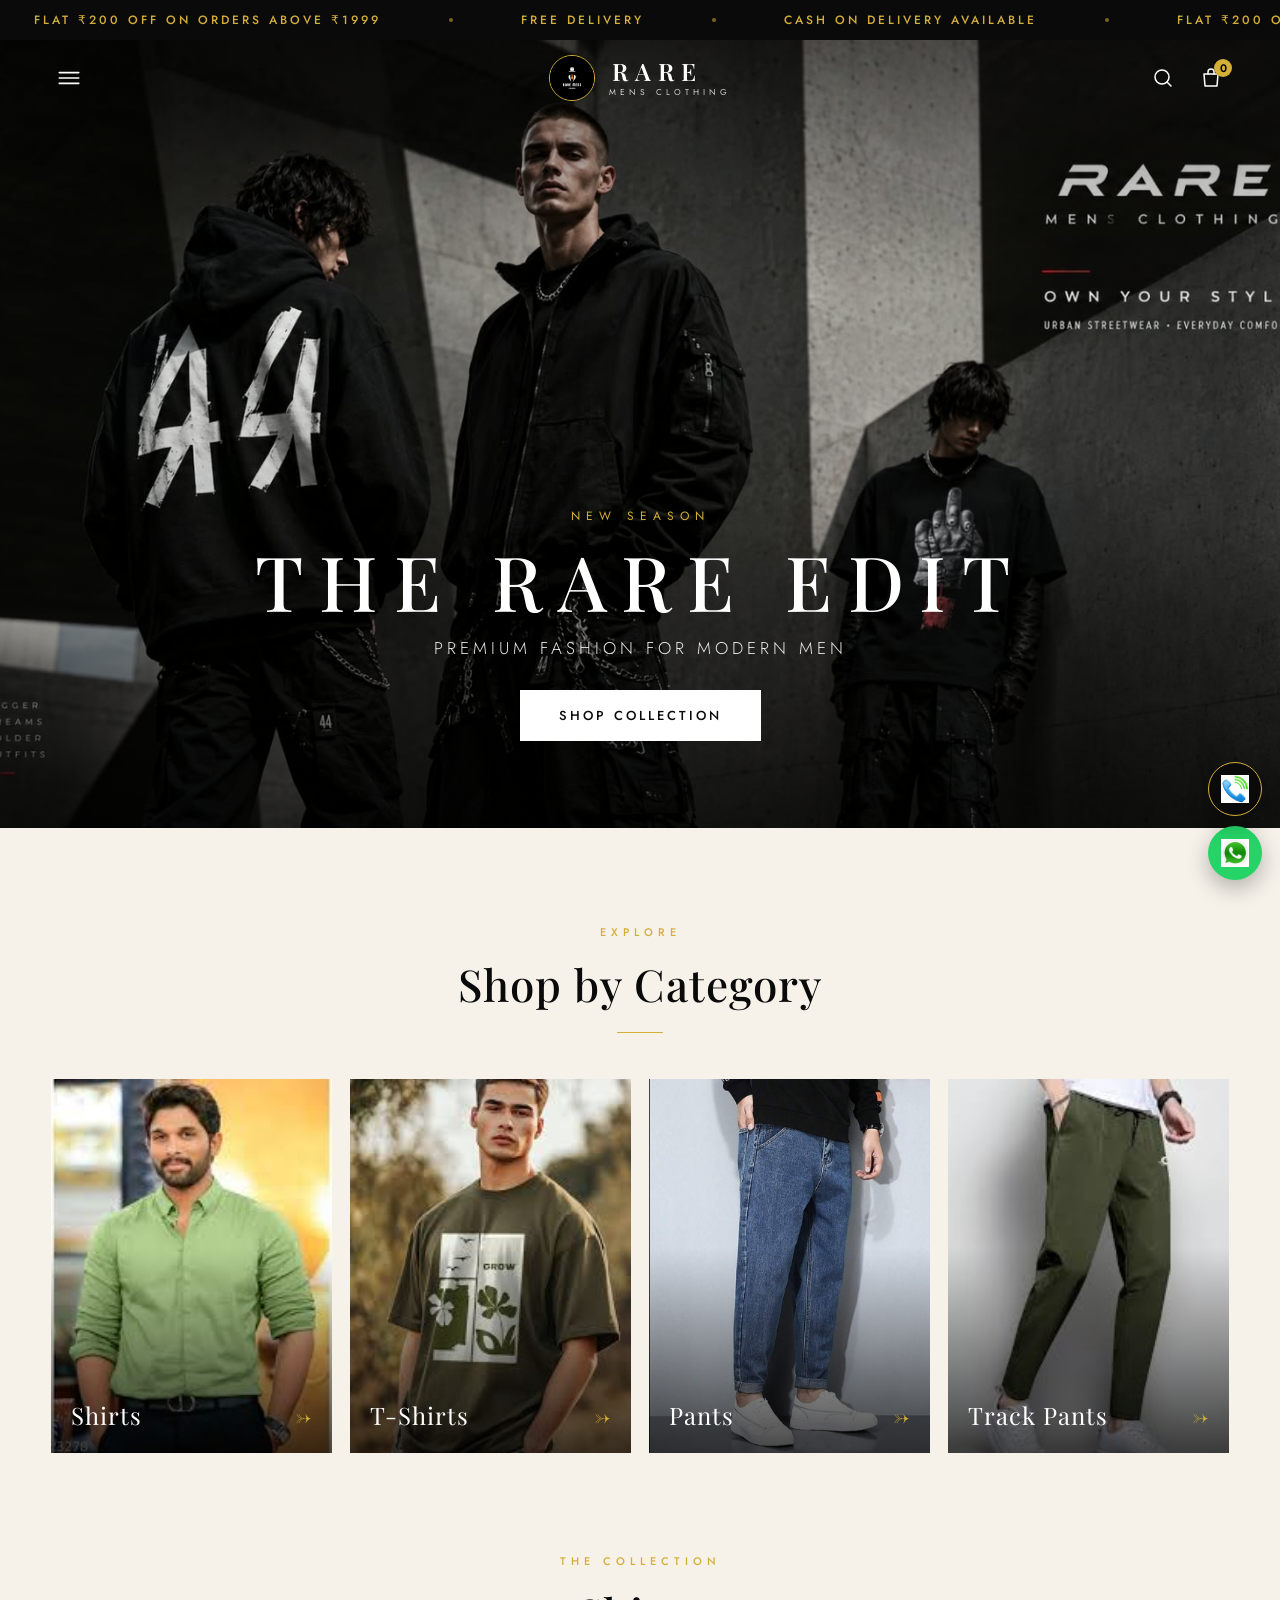
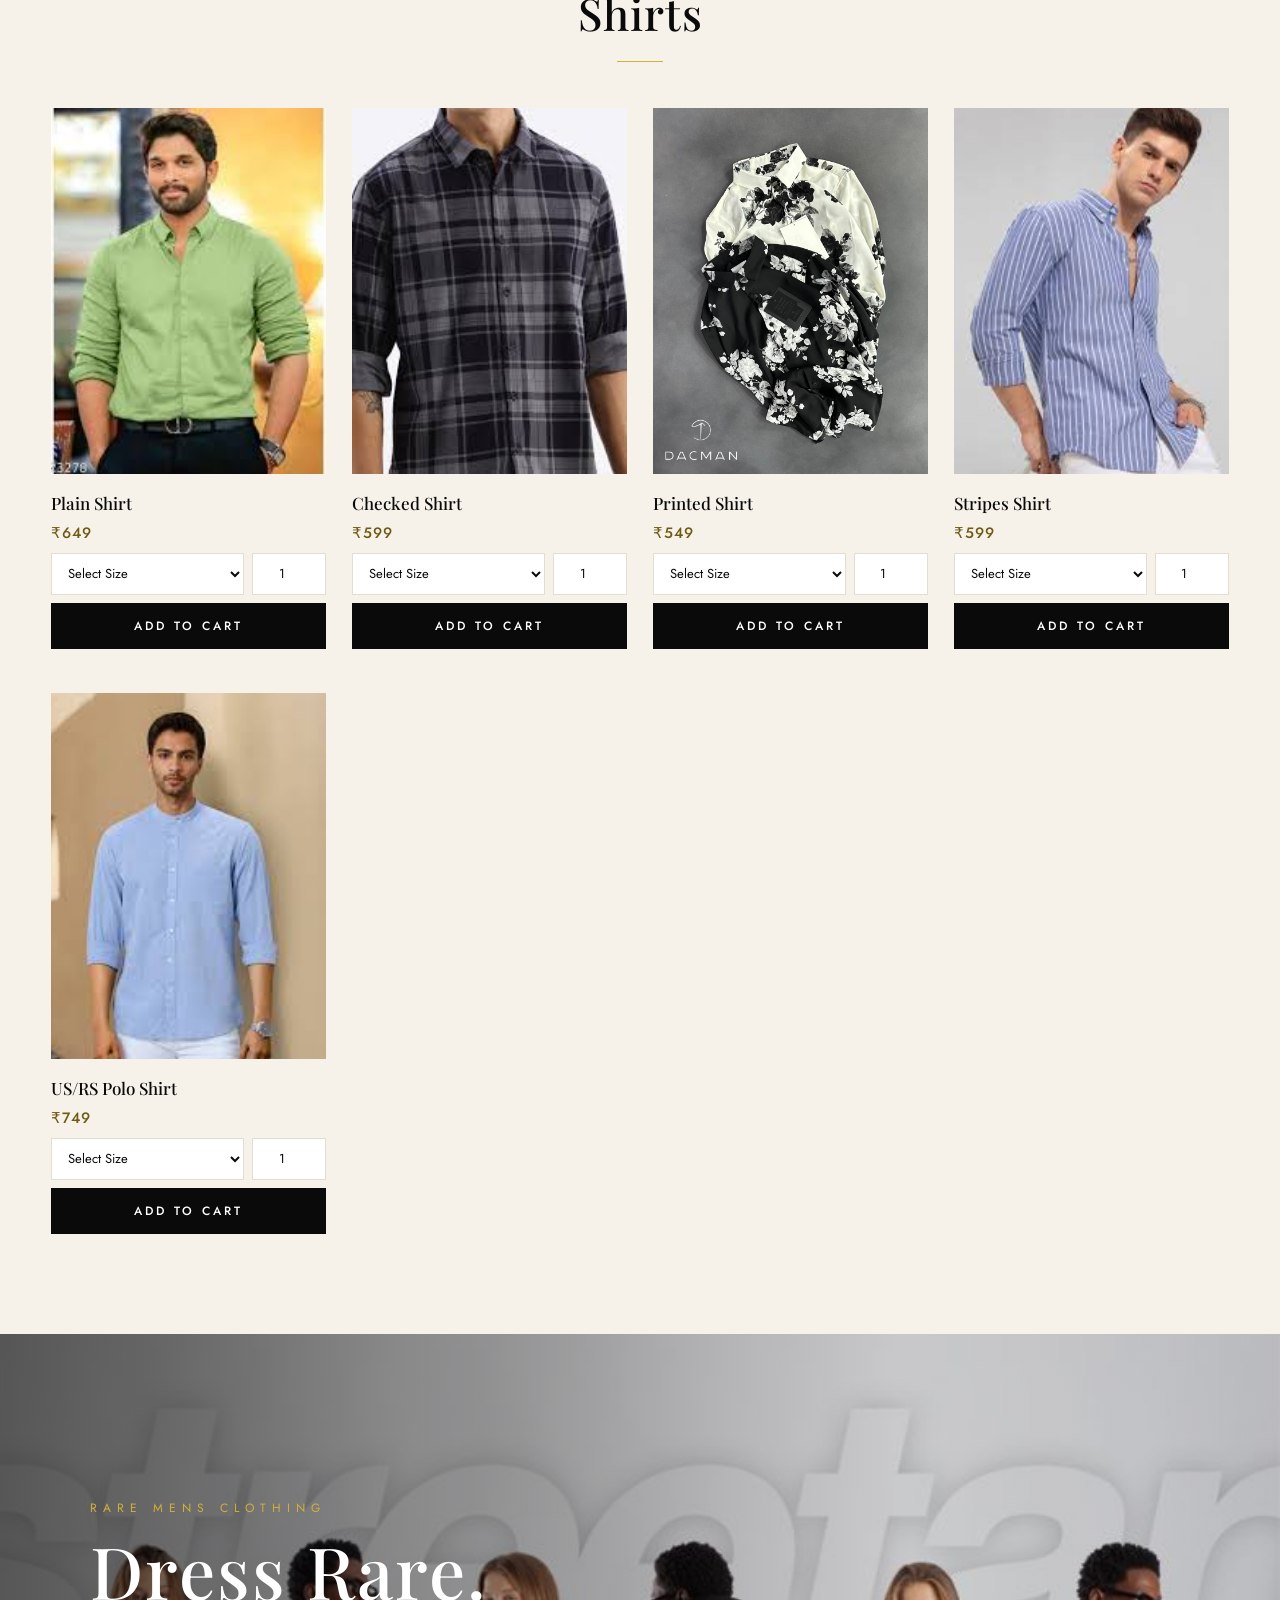
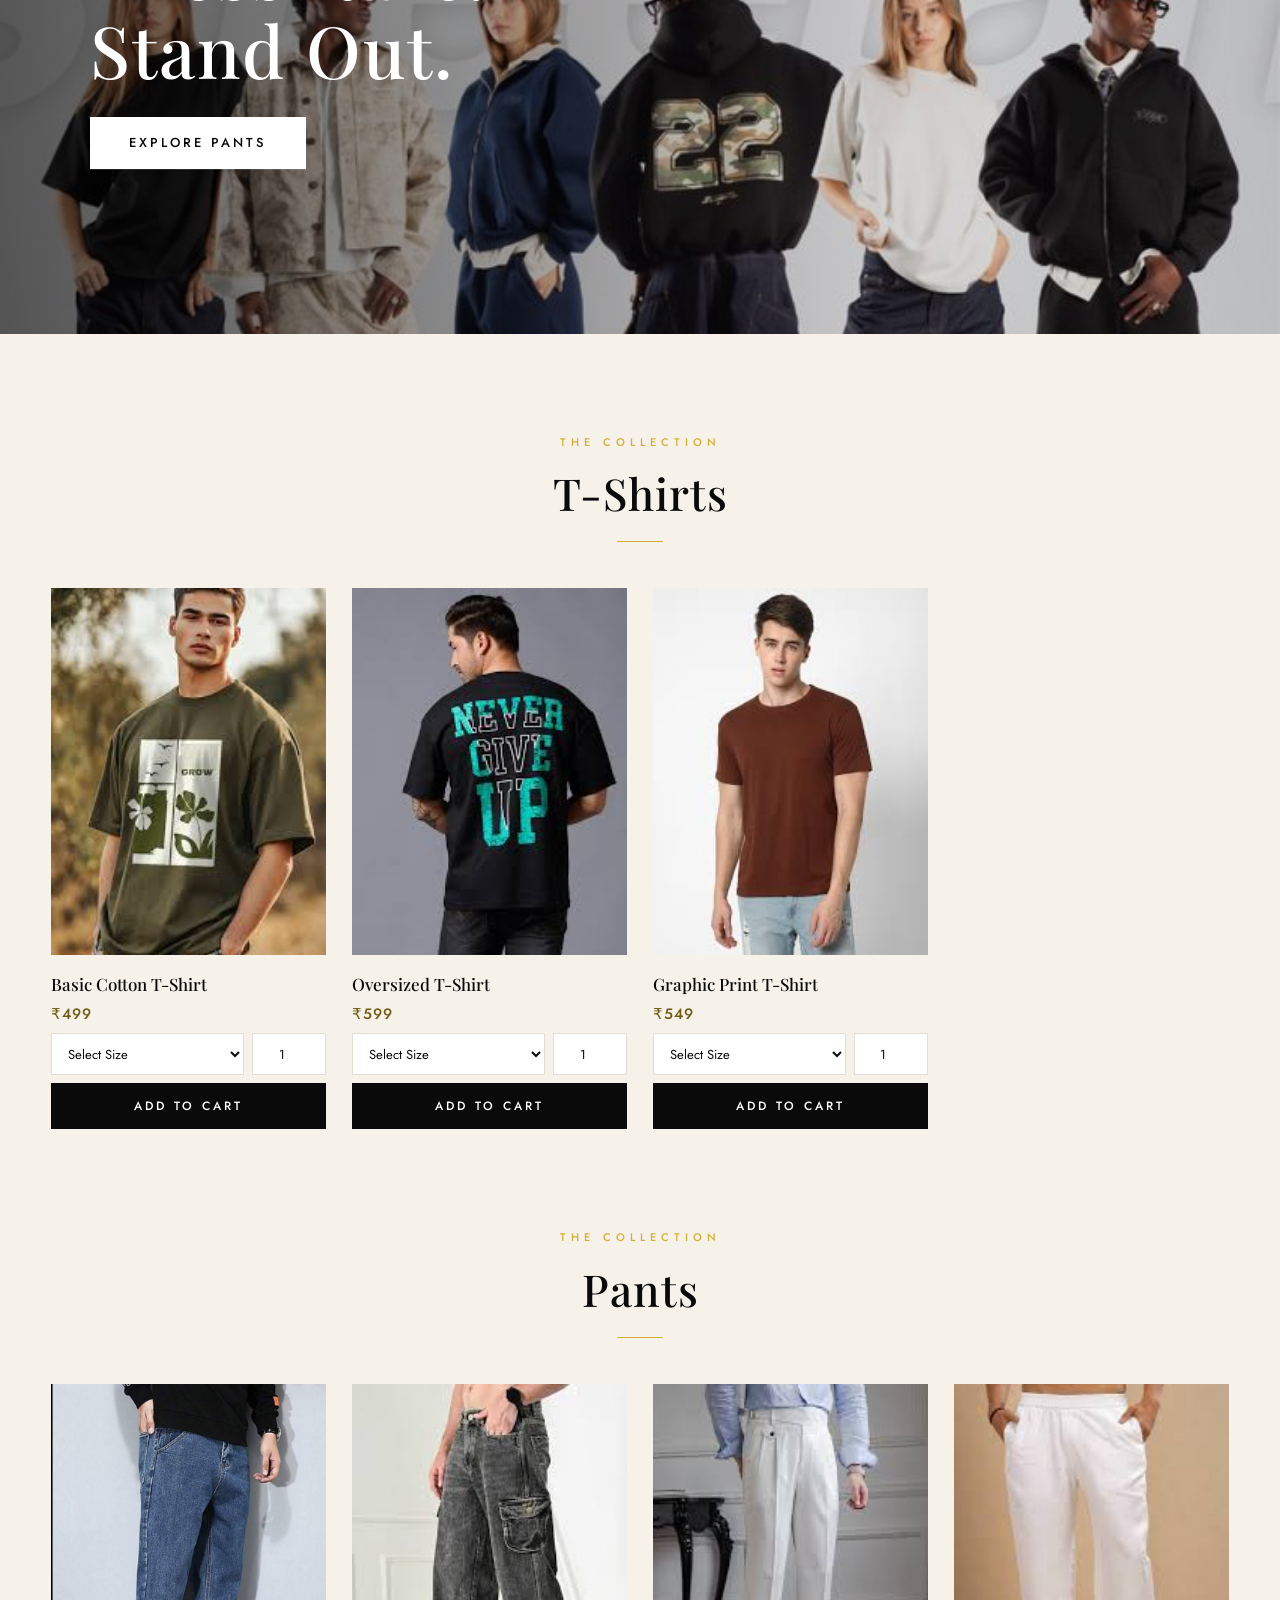
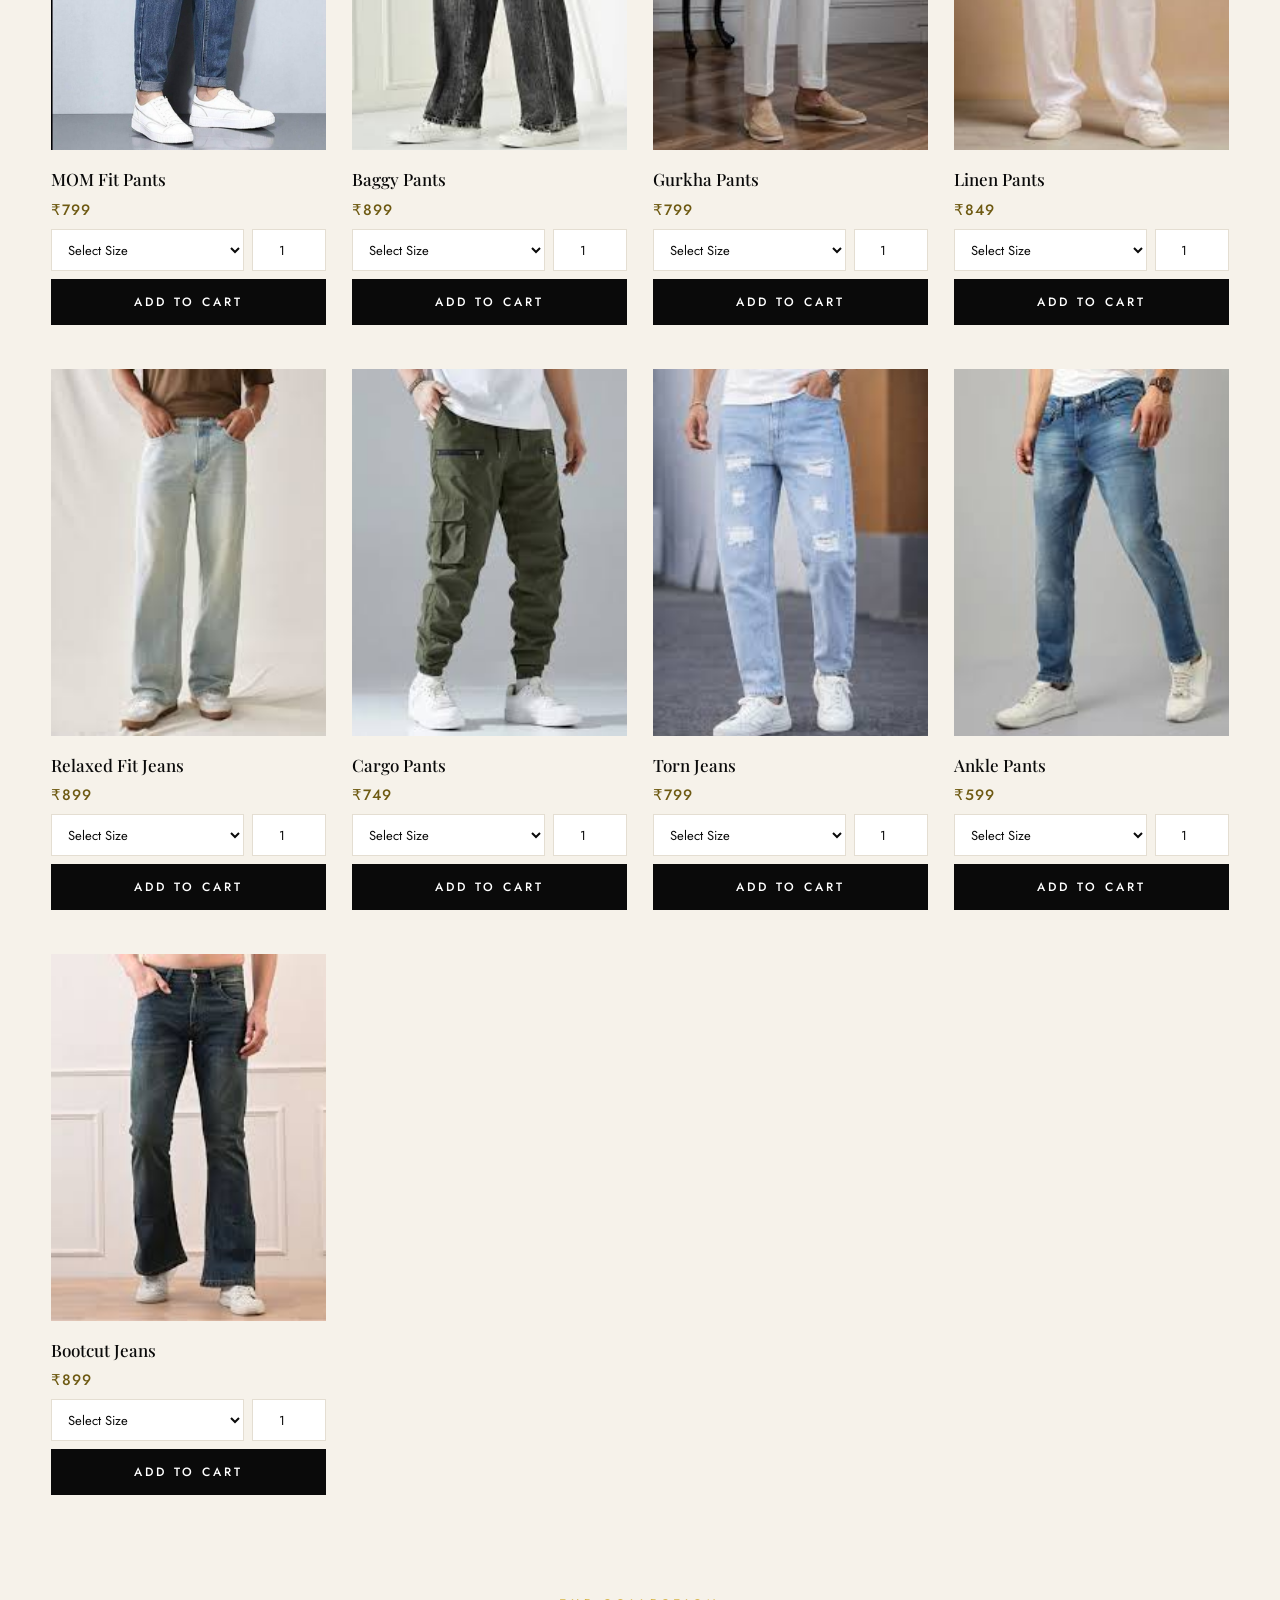
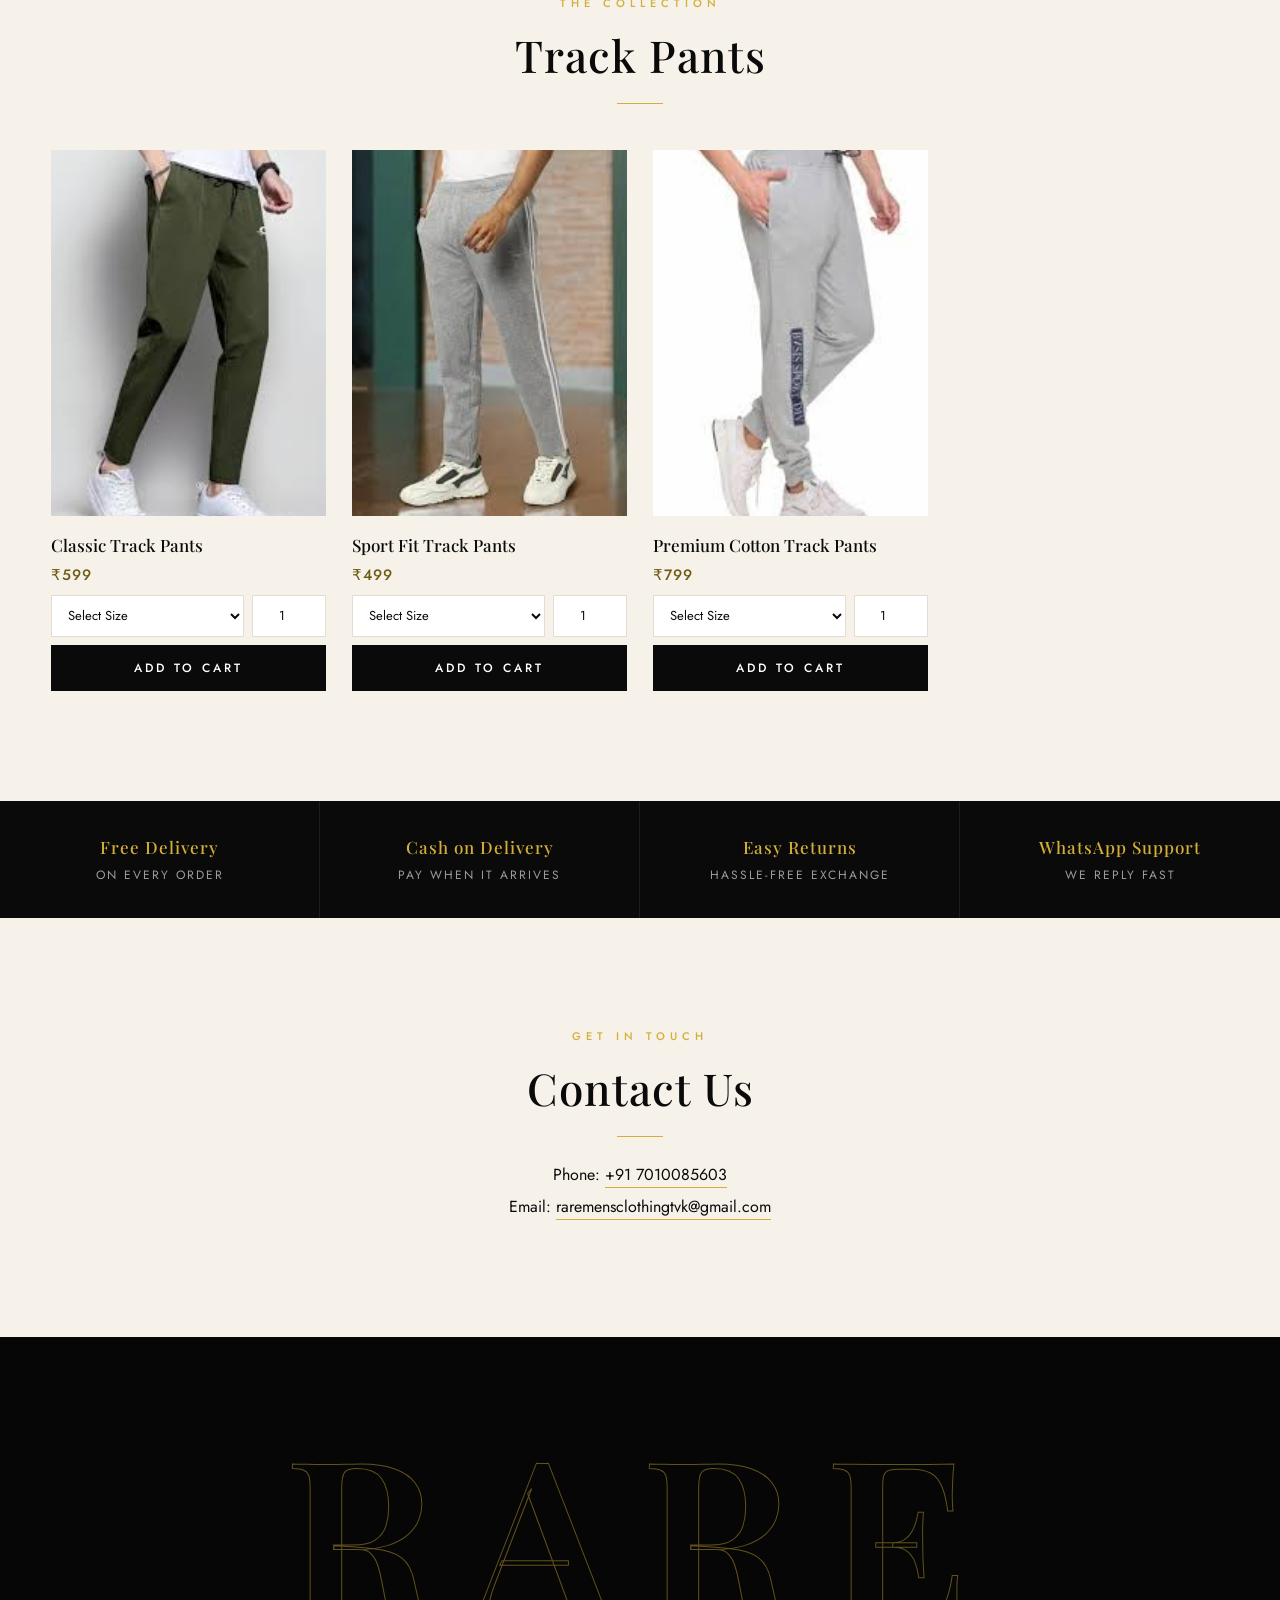
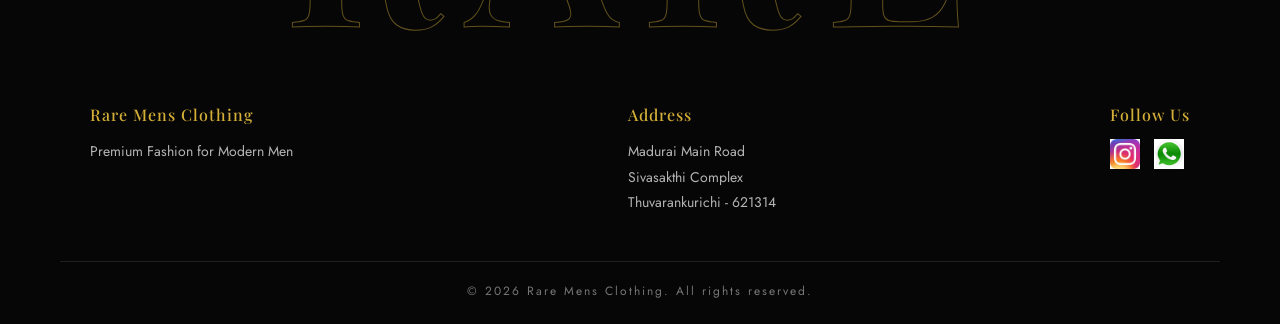
==== commit 3a2dc44d: "wallpaper update" ====
--- a/index.html
+++ b/index.html
@@ -105,7 +105,7 @@
 
 <!-- ═══════════════ HERO ═══════════════ -->
 <section class="hero">
-  <img src="images/m2.jpeg" id="heroImage" alt="Rare Mens Clothing collection">
+  <img src="images/rare1.jpeg" id="heroImage" alt="Rare Mens Clothing collection">
   <div class="hero-content">
     <span class="hero-eyebrow">New Season</span>
     <h1>THE RARE EDIT</h1>
@@ -213,7 +213,7 @@
 
 <!-- ═══════════════ EDITORIAL BANNER ═══════════════ -->
 <section class="banner">
-  <img src="images/m3.jpeg" alt="" loading="lazy">
+  <img src="images/rare2.jpeg" alt="" loading="lazy">
   <div class="banner-content">
     <span class="hero-eyebrow">Rare Mens Clothing</span>
     <h2>Dress Rare.<br>Stand Out.</h2>
--- a/style.css
+++ b/style.css
@@ -88,7 +88,7 @@
 ========================================================= */
 
 .sale-bar {
-  background: #07090e;
+  background: #C9A24B;
   color: #fff;
   display: flex;
   align-items: center;
@@ -1570,4 +1570,4 @@
 
 @media (prefers-reduced-motion: reduce) {
   *, *::before, *::after { animation-duration: .01ms !important; transition-duration: .01ms !important; scroll-behavior: auto !important; }
-}+}
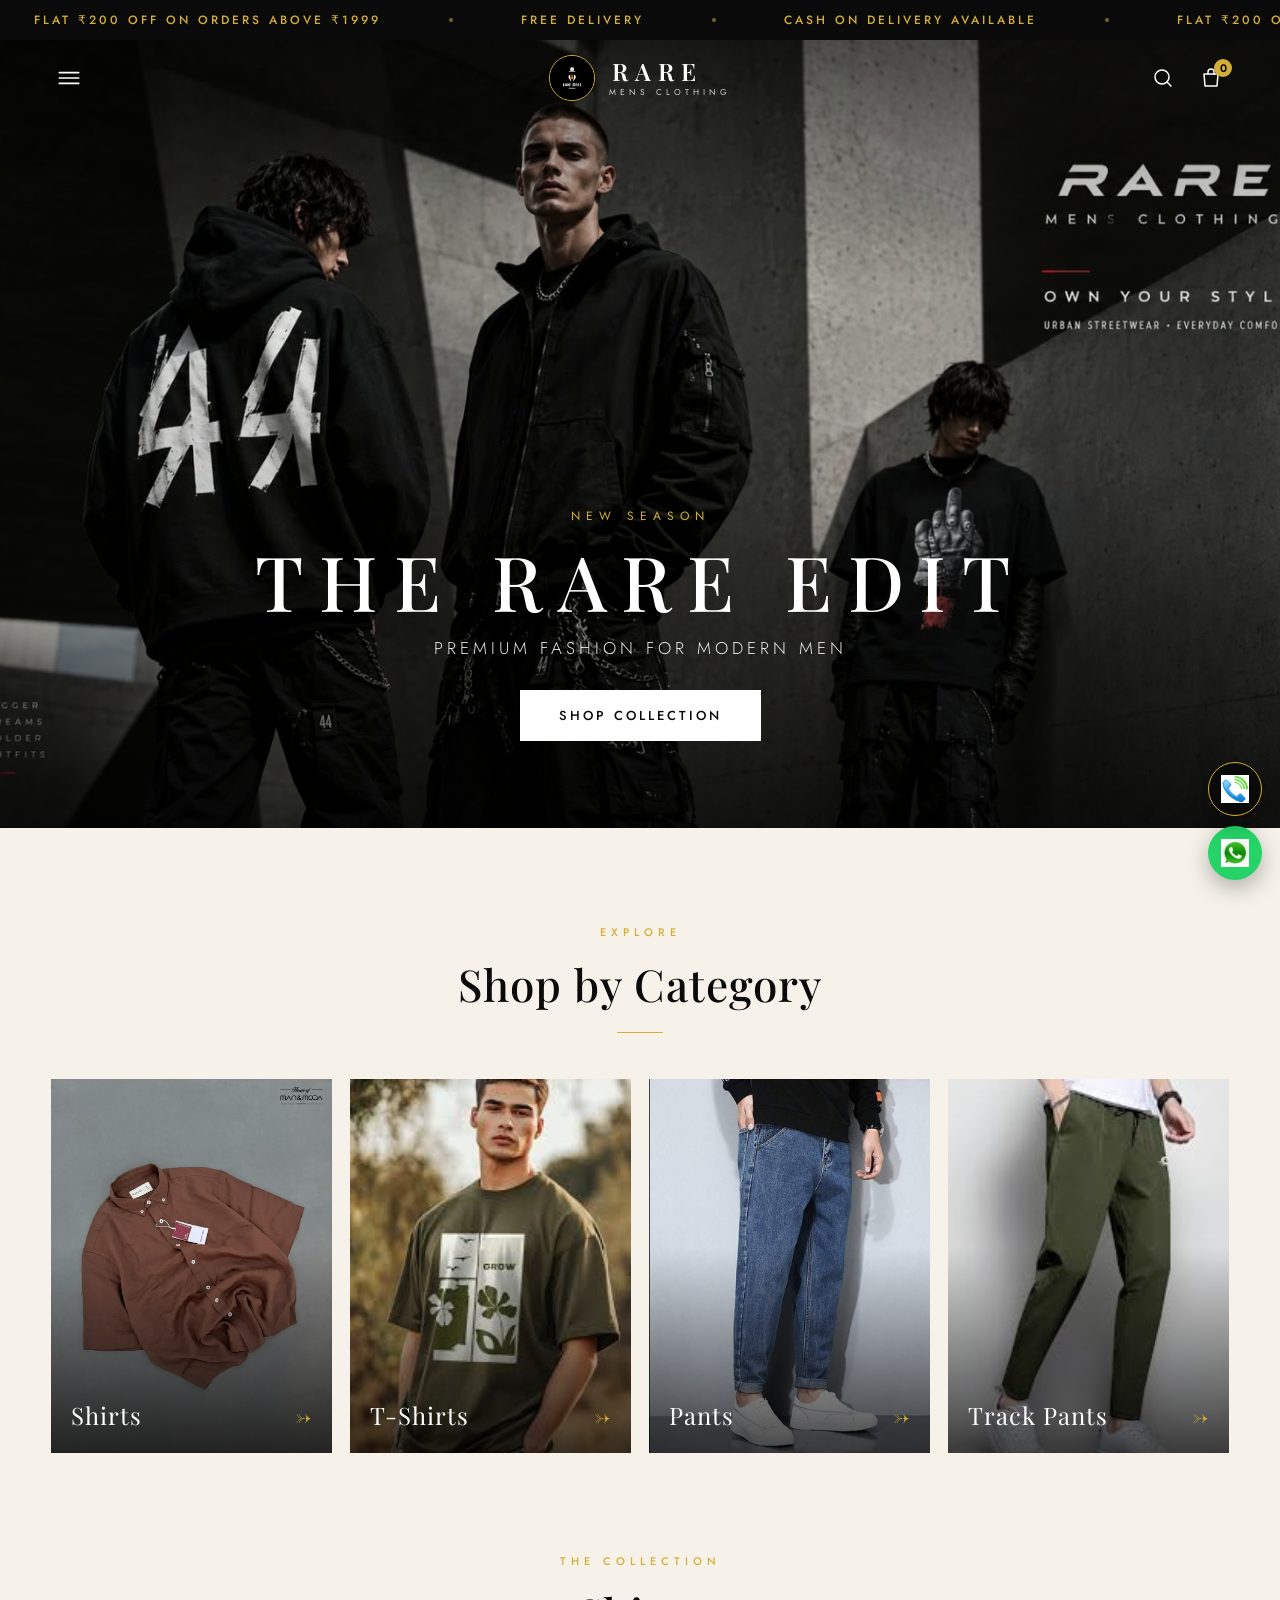
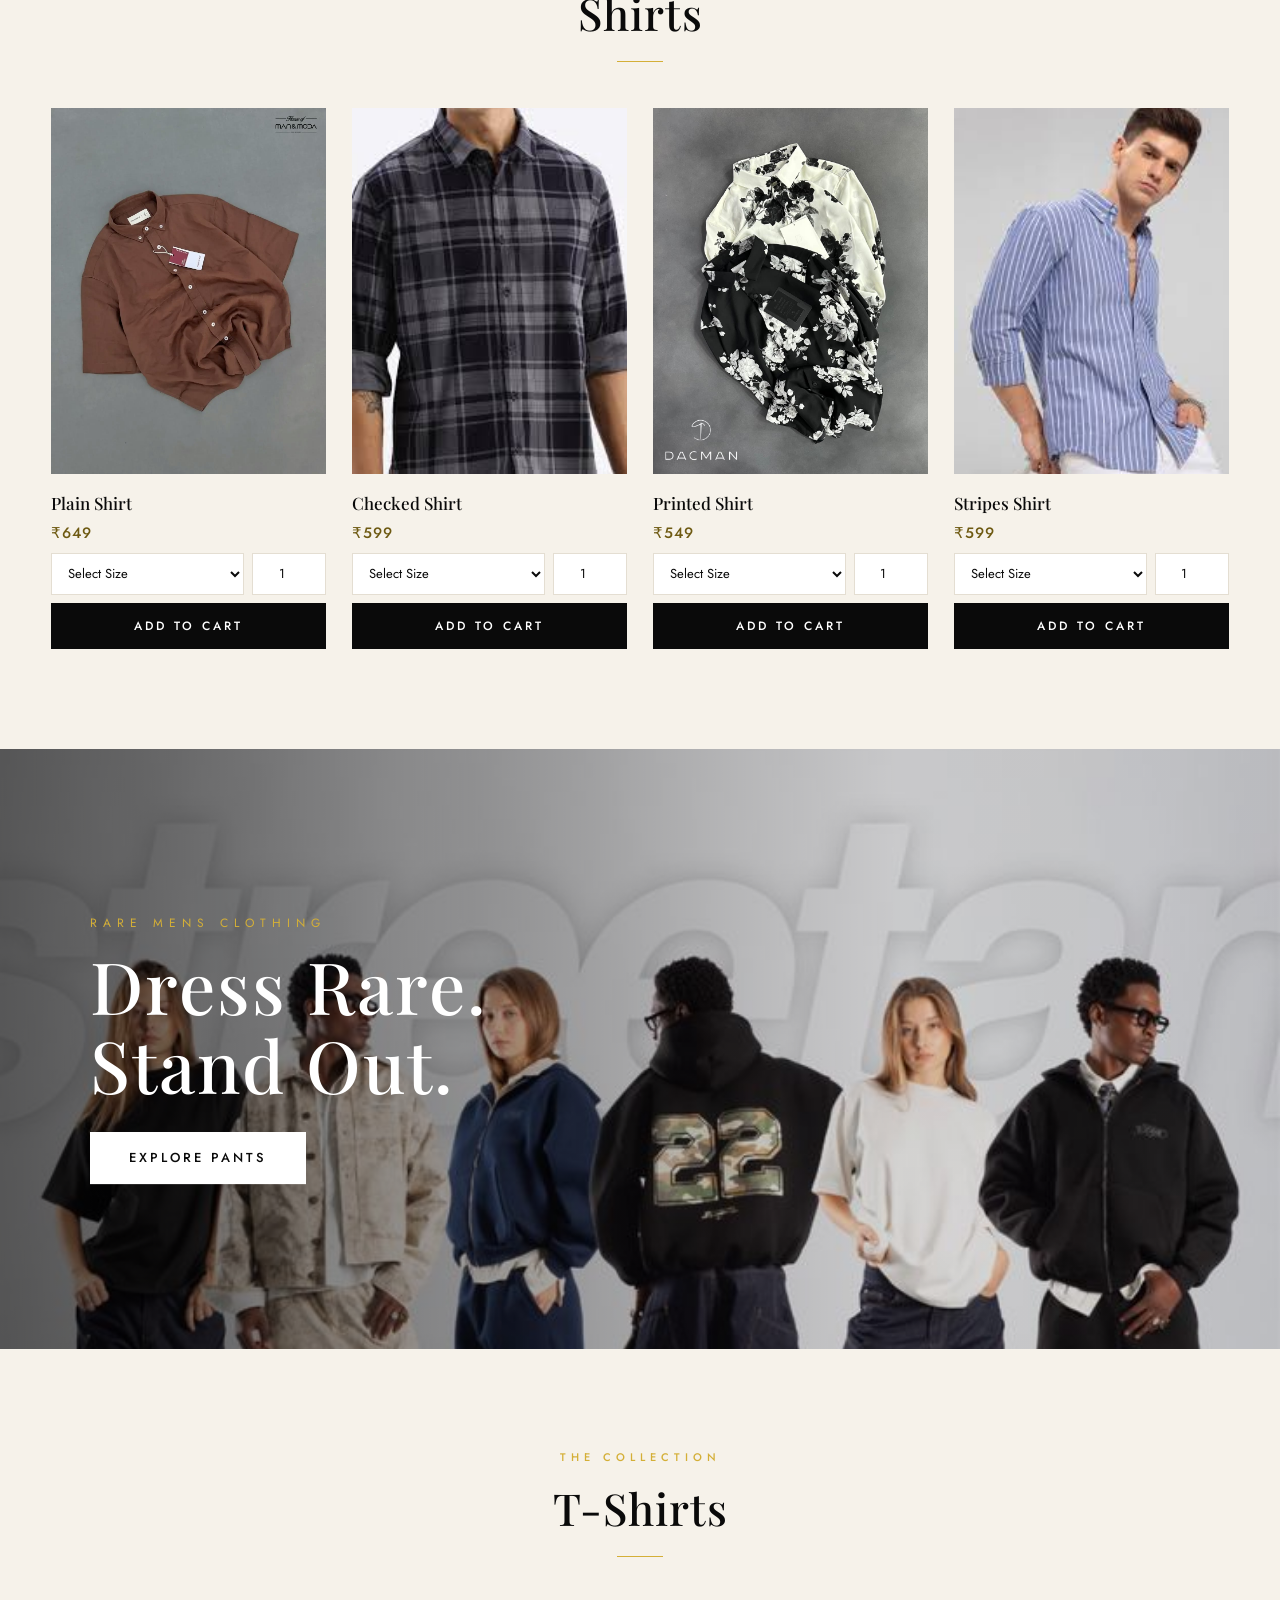
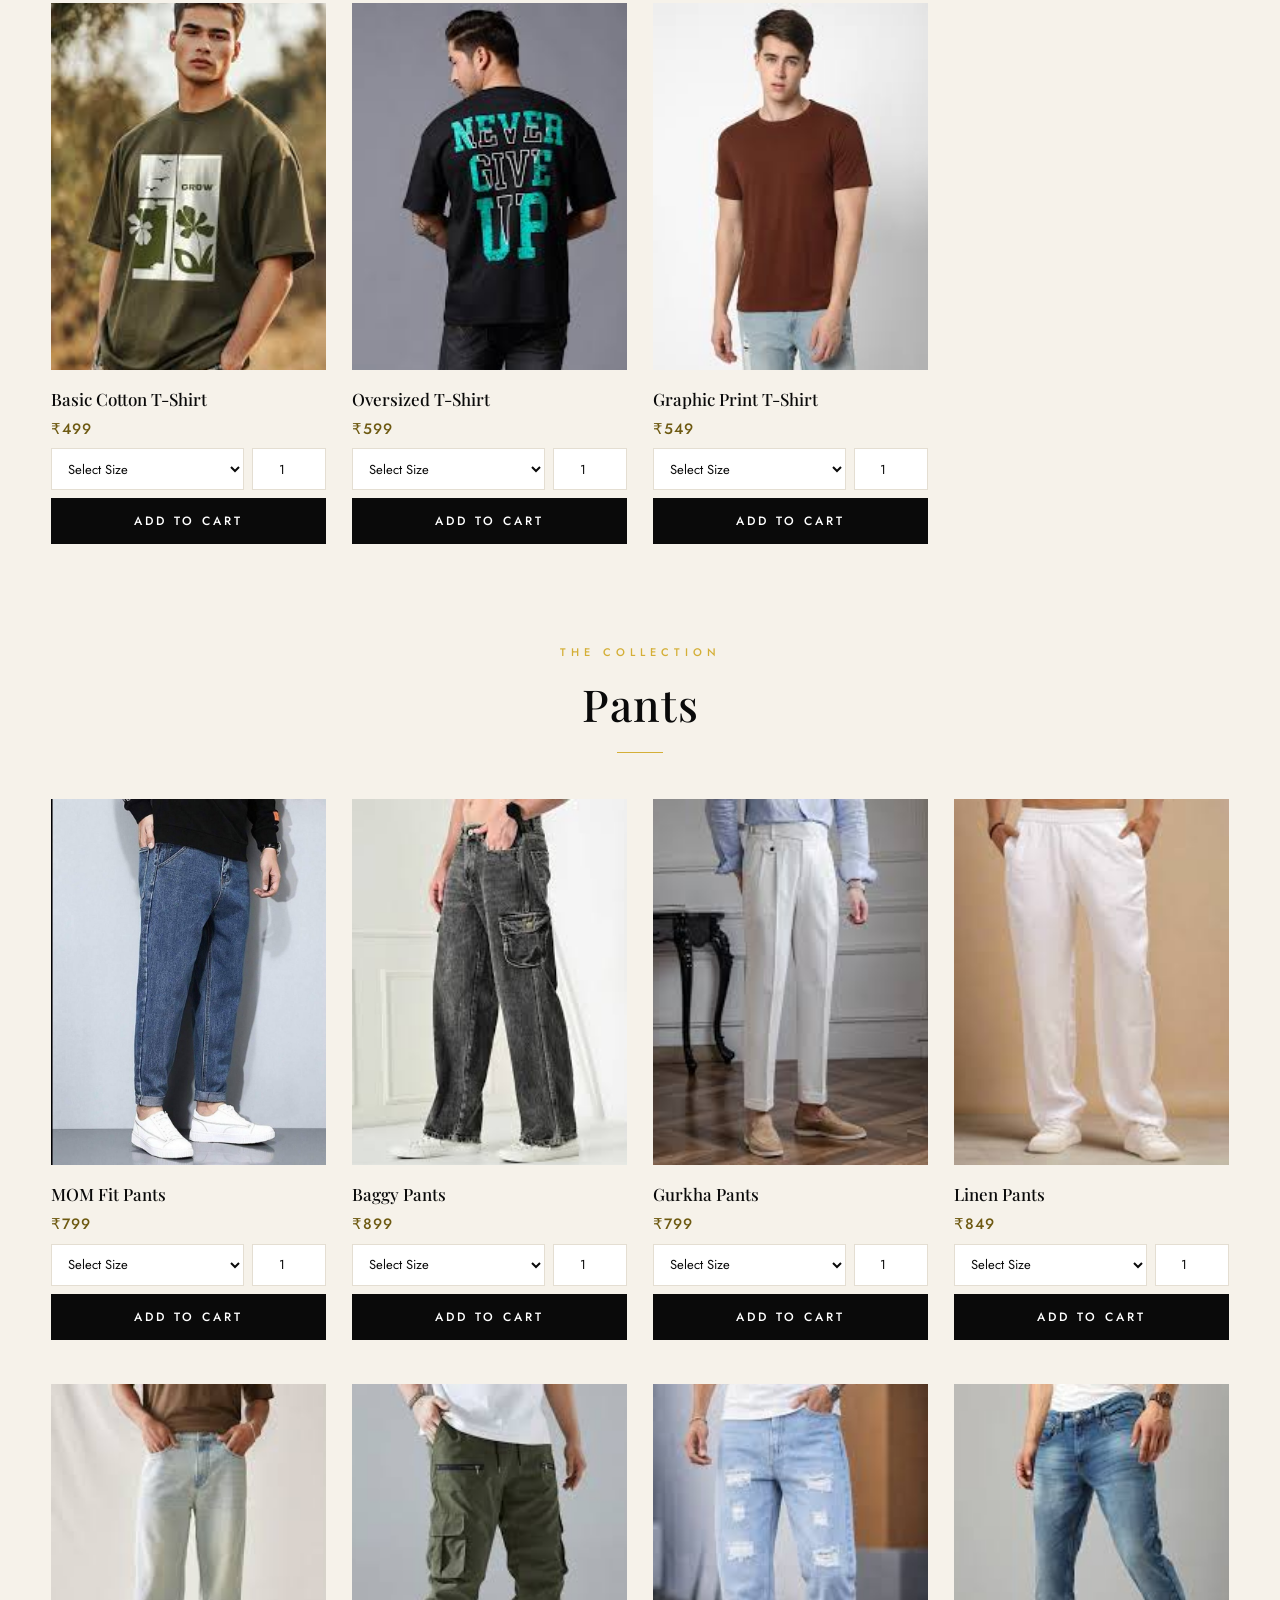
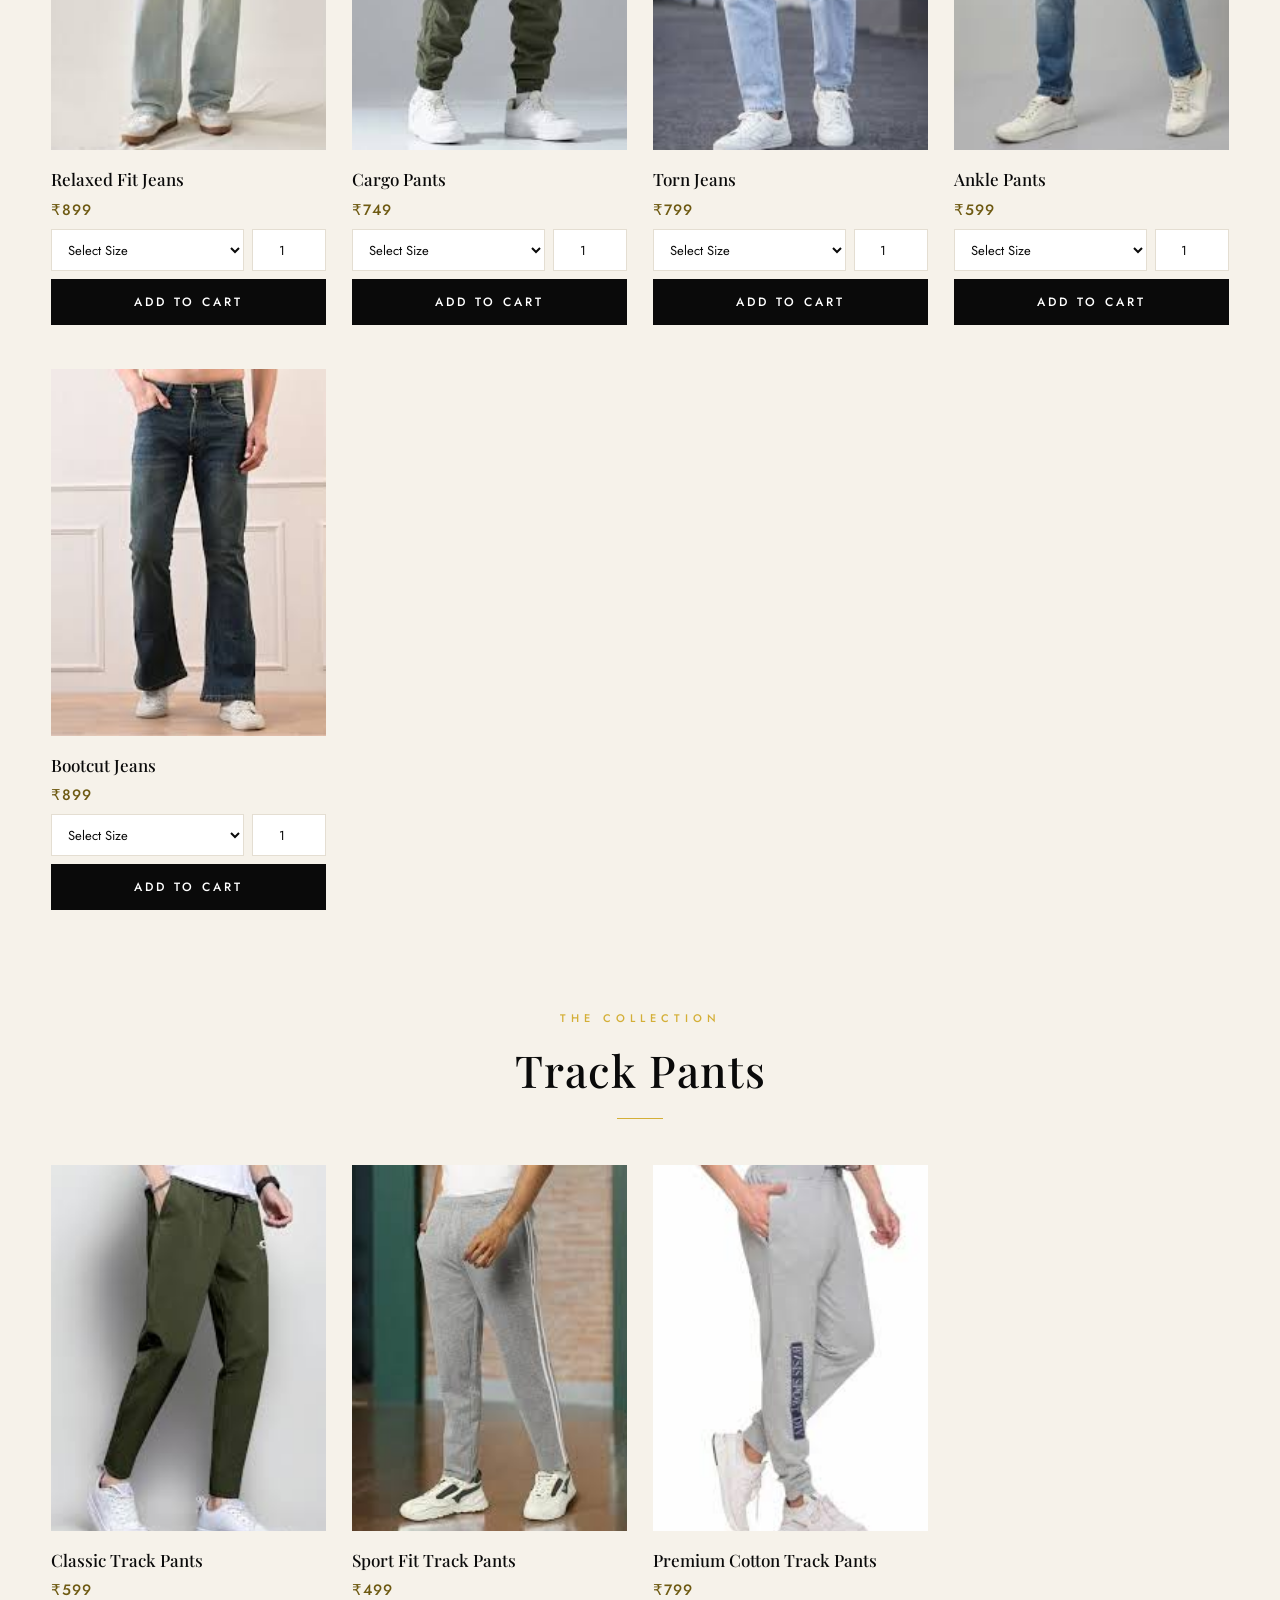
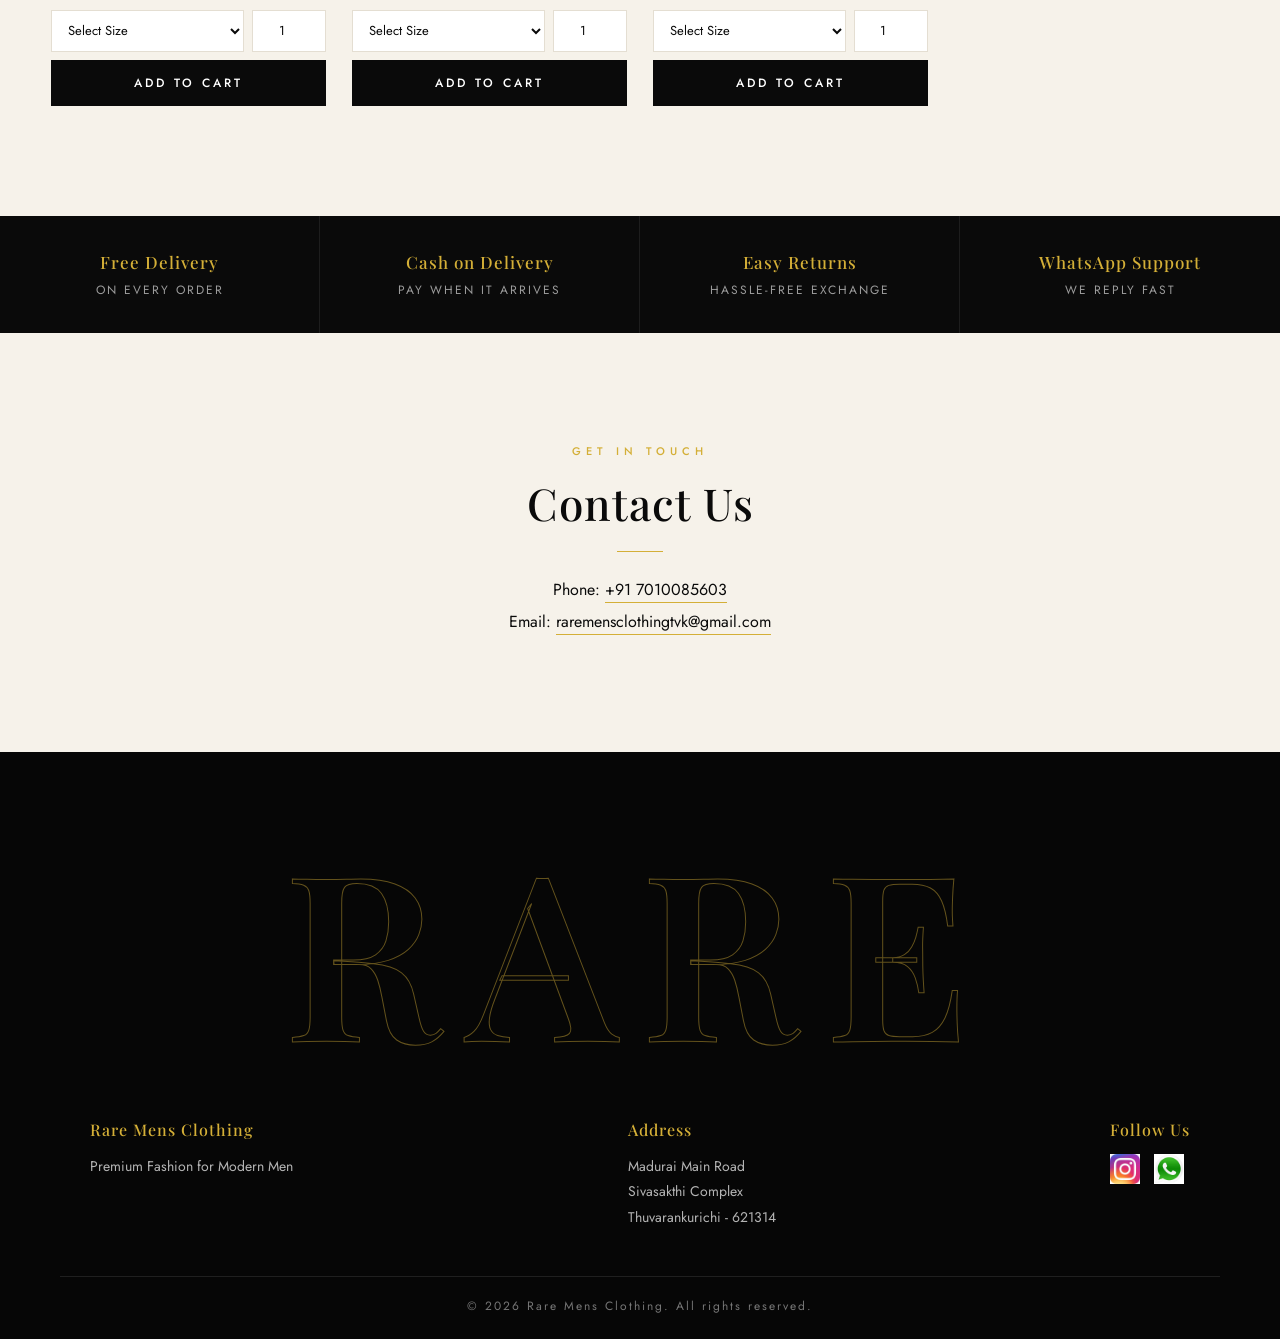
==== commit a6f88f9f: "product update" ====
--- a/index.html
+++ b/index.html
@@ -122,7 +122,7 @@
   </div>
   <div class="cat-grid">
     <a href="#shirts" class="cat-tile">
-      <img src="images/plain1.jpg" alt="Shirts" loading="lazy">
+      <img src="images/brown lenin.jpeg" alt="Shirts" loading="lazy">
       <span class="cat-label">Shirts <i>→</i></span>
     </a>
     <a href="#tshirts" class="cat-tile">
@@ -149,8 +149,8 @@
   <div class="products">
 
     <div class="product">
-      <div class="product-img-wrap" onclick="openQuickView('Plain Shirt','₹649','images/plain1.jpg','A clean, crisp plain shirt crafted from premium cotton. Perfect for both casual and formal occasions.','shirts')">
-        <img src="images/plain1.jpg" alt="Plain Shirt" loading="lazy" onmouseover="this.src='images/plain2.jpg'" onmouseout="this.src='images/plain1.jpg'">
+      <div class="product-img-wrap" onclick="openQuickView('Plain Shirt','₹649','images/plain2.jpg','A clean, crisp plain shirt crafted from premium cotton. Perfect for both casual and formal occasions.','shirts')">
+        <img src="images/brown lenin.jpeg" alt="Plain Shirt" loading="lazy" onmouseover="this.src='images/plain2.jpg'" onmouseout="this.src='images/plain2.jpg'">
         <div class="quick-view-btn">Quick View</div>
       </div>
       <h3>Plain Shirt</h3>
@@ -196,19 +196,7 @@
       <button onclick="addToCart('Stripes Shirt',599,this)">Add to Cart</button>
     </div>
 
-    <div class="product">
-      <div class="product-img-wrap" onclick="openQuickView('Polo Shirt','₹749','images/polo1.jpg','Premium polo with a refined collar. Smart-casual perfection.','shirts')">
-        <img src="images/polo1.jpg" alt="US/RS Polo Shirt" loading="lazy">
-        <div class="quick-view-btn">Quick View</div>
-      </div>
-      <h3>US/RS Polo Shirt</h3>
-      <p class="price">₹749</p>
-      <select class="size"><option value="">Select Size</option><option>S</option><option>M</option><option>L</option><option>XL</option></select>
-      <input type="number" class="qty" value="1" min="1">
-      <button onclick="addToCart('Polo Shirt',749,this)">Add to Cart</button>
-    </div>
-
-  </div>
+   
 </section>
 
 <!-- ═══════════════ EDITORIAL BANNER ═══════════════ -->
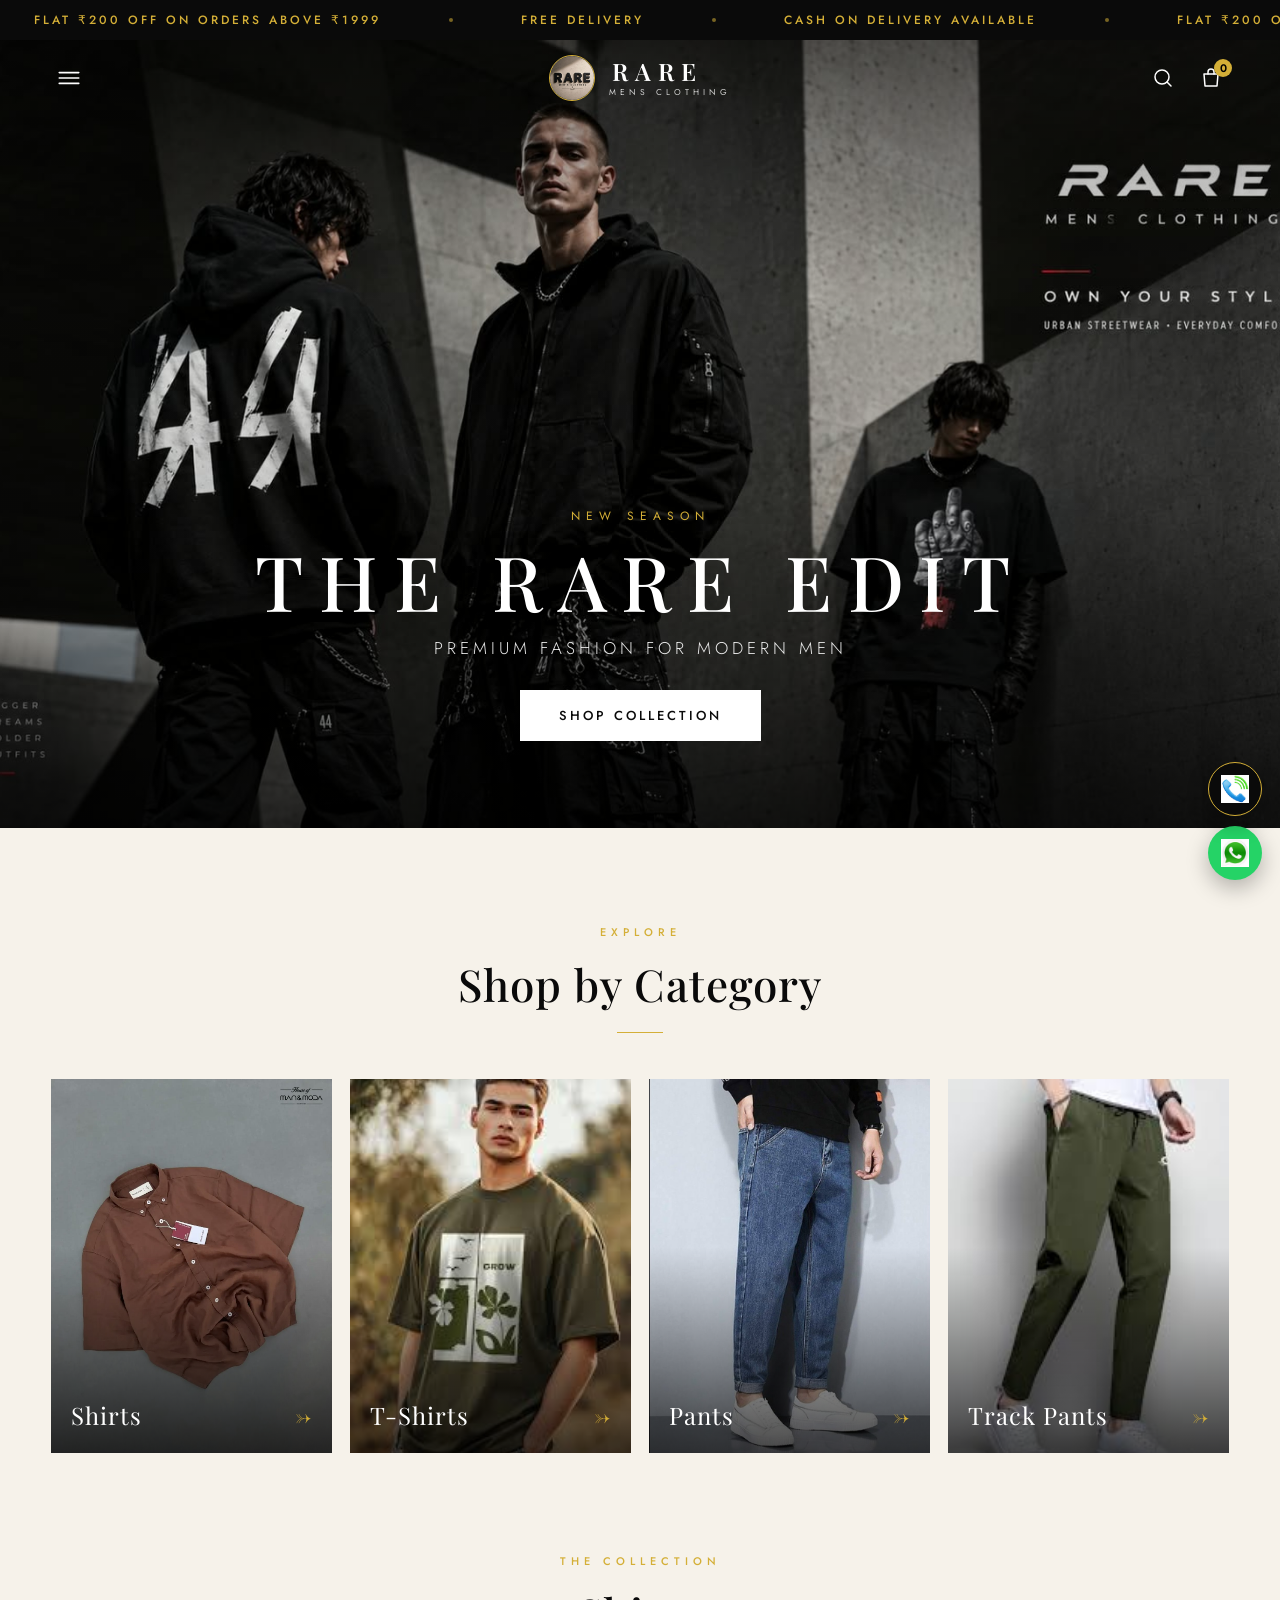
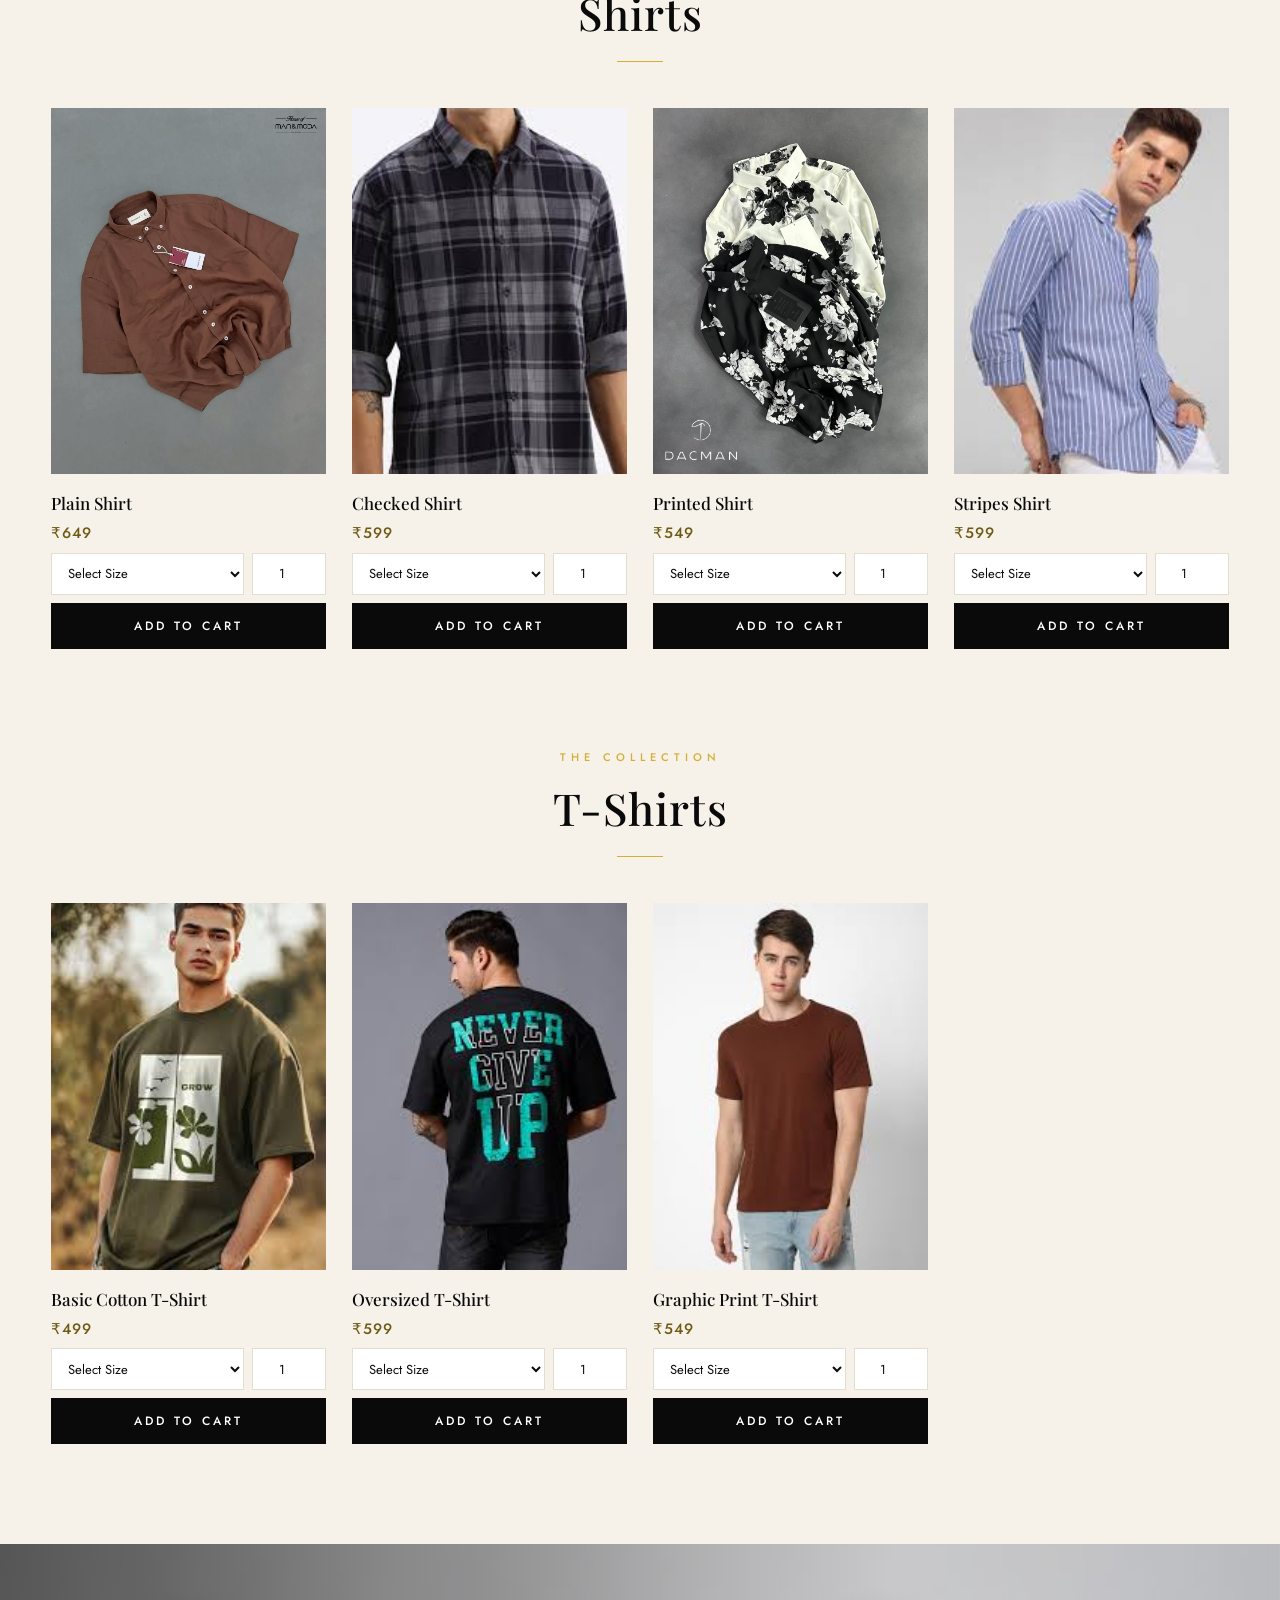
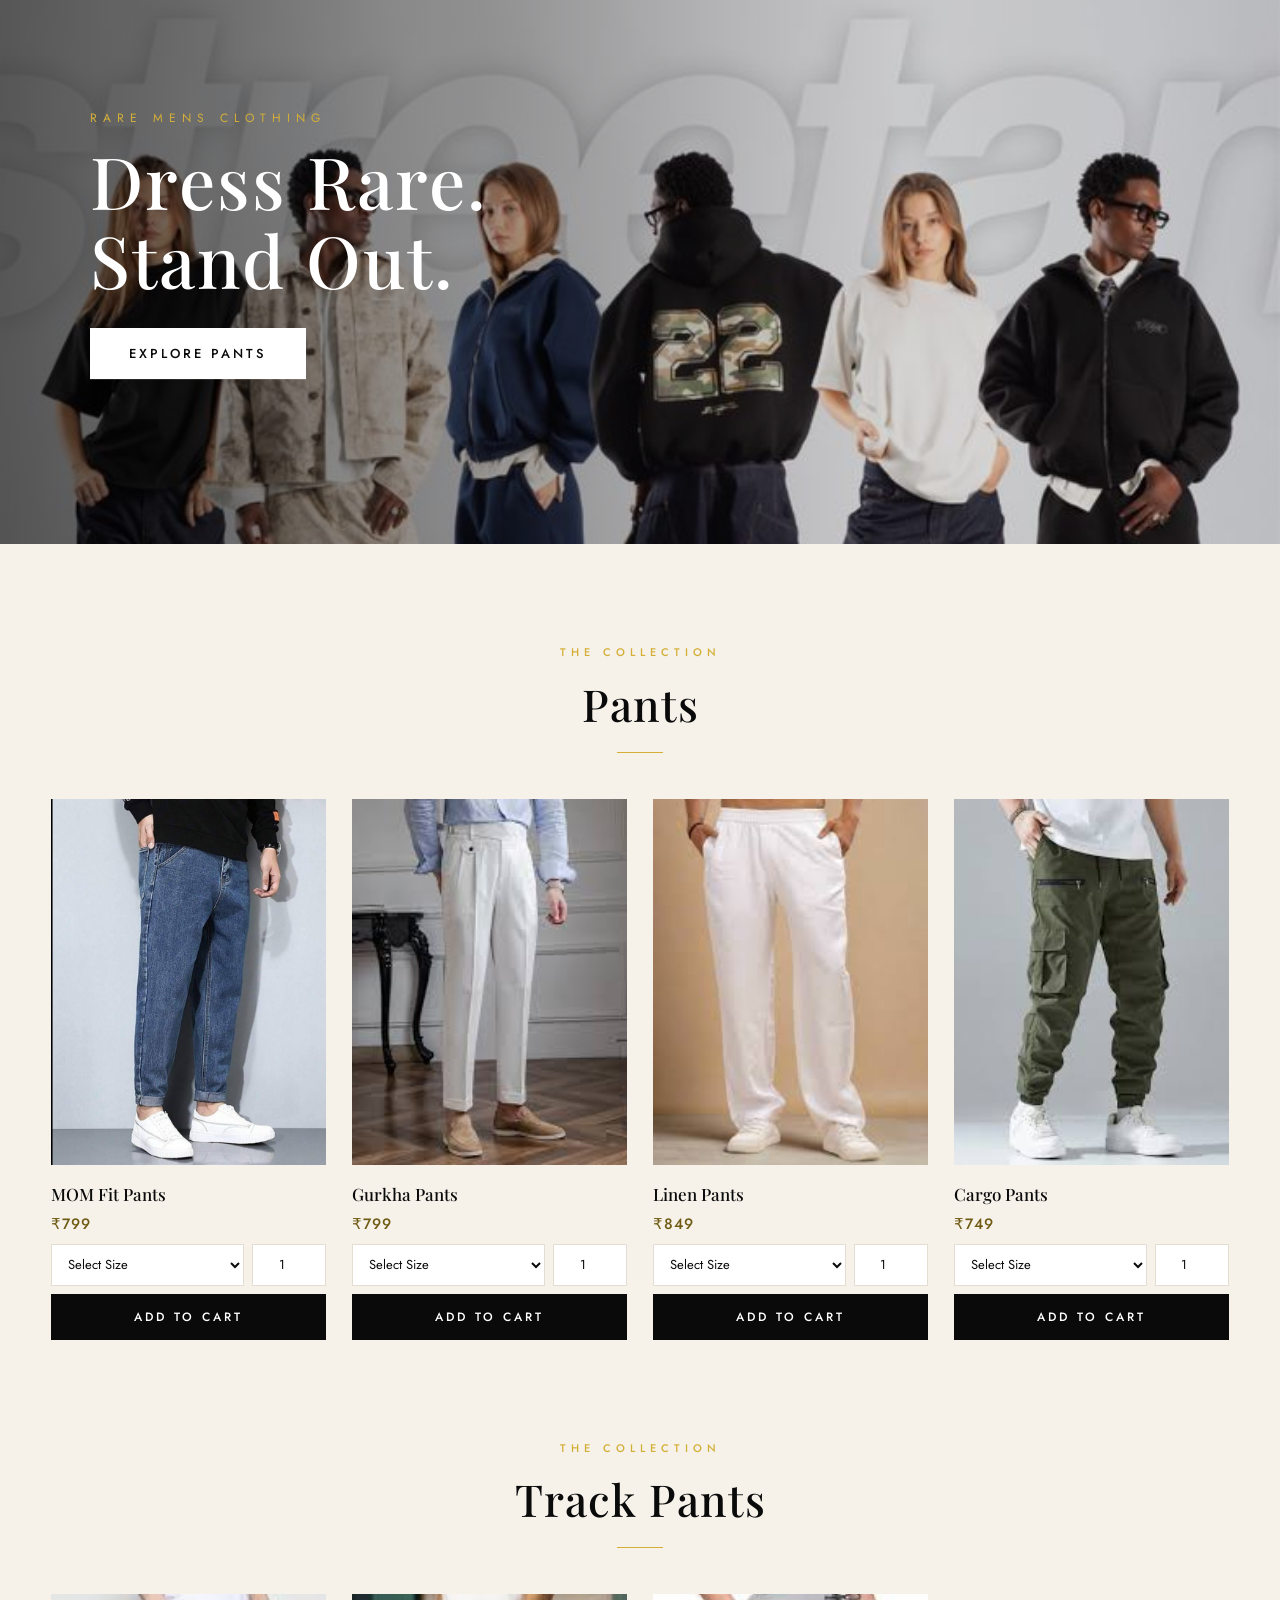
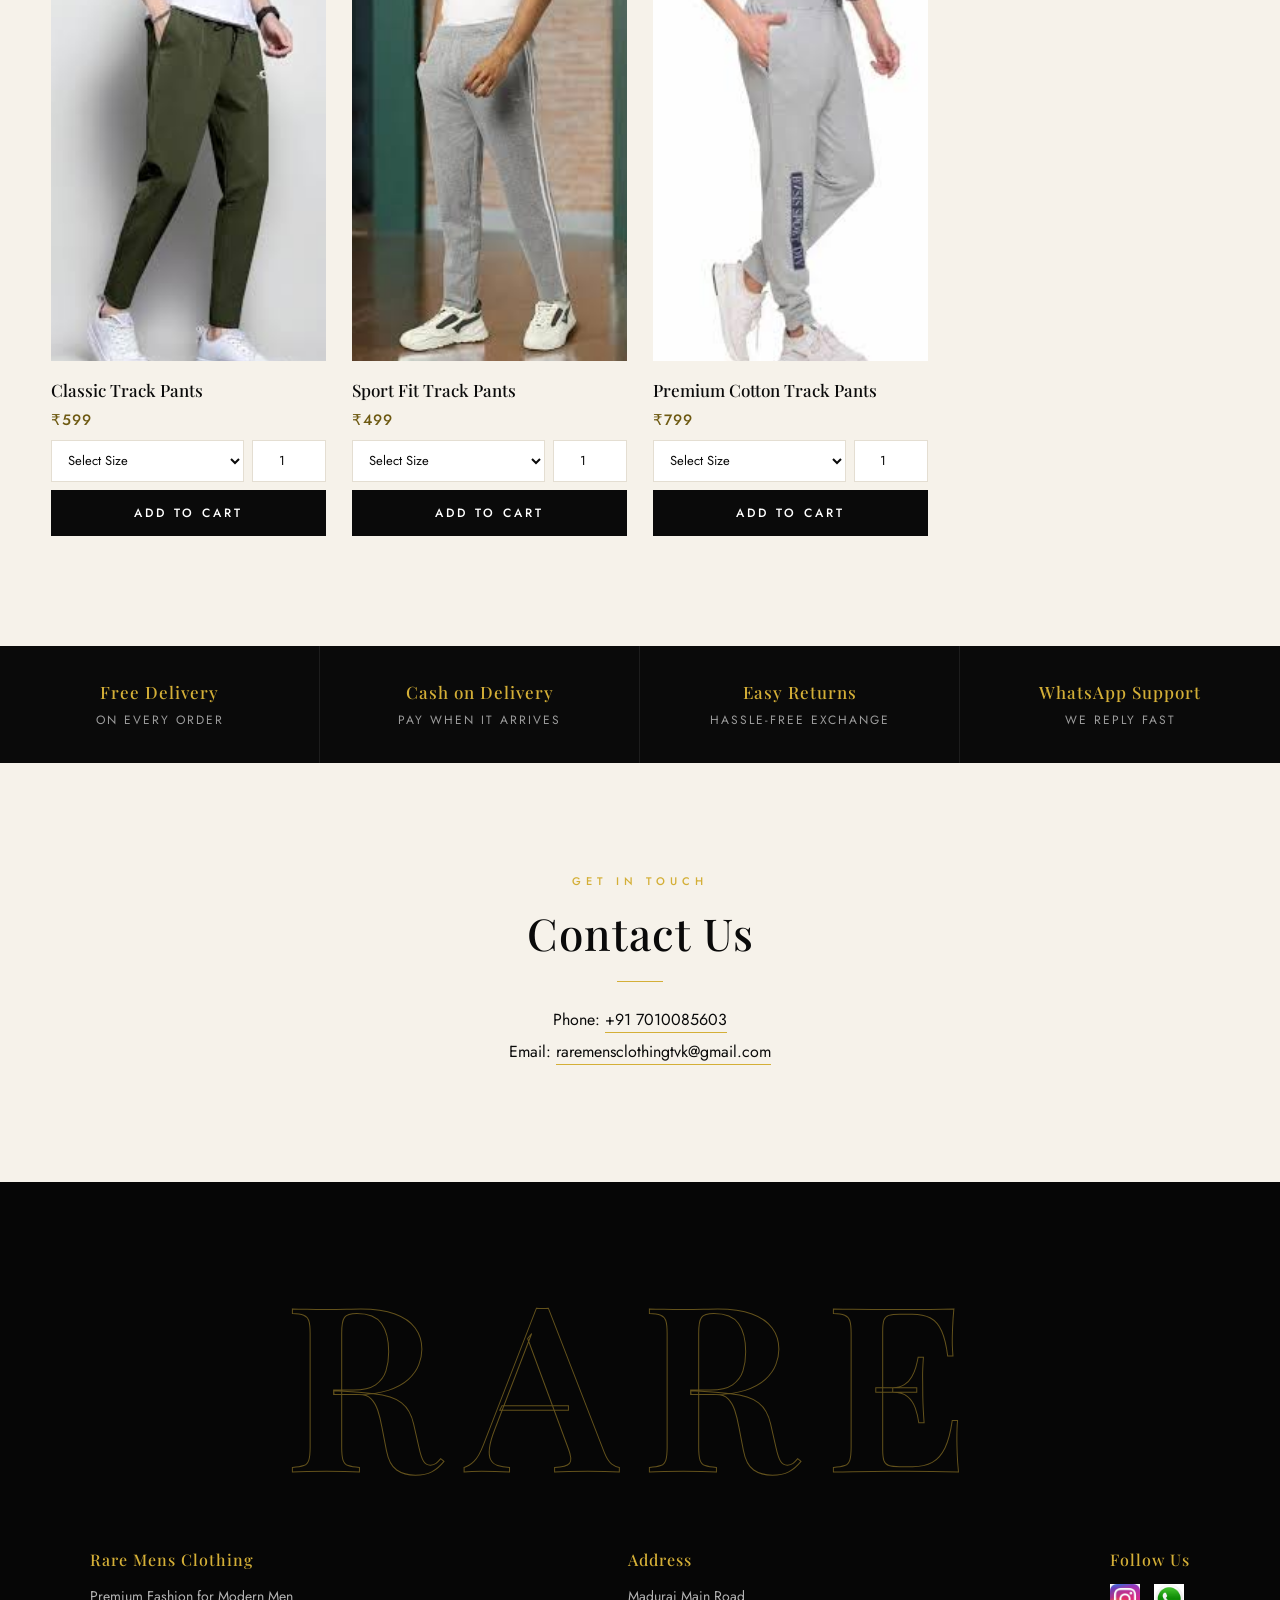
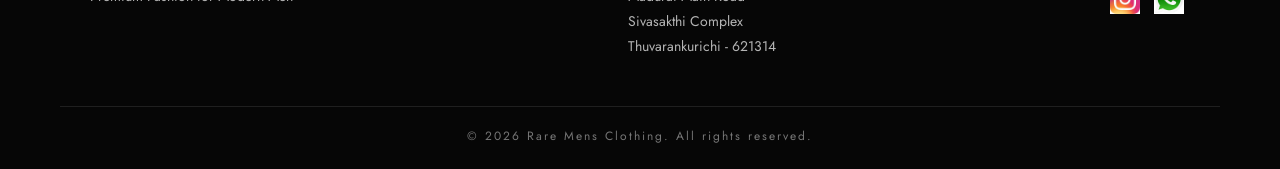
==== commit 417f0db3: "logo" ====
--- a/index.html
+++ b/index.html
@@ -7,7 +7,7 @@
   <meta name="keywords" content="mens clothing, mens shirts, mens fashion, rare mens clothing, mens t shirts, pants, track pants">
   <meta name="author" content="Rare Mens Clothing">
   <meta name="theme-color" content="#0a0a0a">
-  <link rel="icon" type="image/png" href="images/logo.png">
+  <link rel="icon" type="image/jpeg" href="images/Rarelogo.jpeg">
   <meta name="viewport" content="width=device-width, initial-scale=1.0">
   <title>Rare Mens Clothing</title>
 
@@ -60,7 +60,7 @@
   </div>
 
   <a class="brand" href="#top" aria-label="Rare Mens Clothing home">
-    <img src="images/logo.png" alt="Rare Mens Clothing logo" class="logo">
+    <img src="images/Rarelogo.jpeg" alt="Rare Mens Clothing logo" class="logo">
     <span class="brand-text">
       <span class="brand-rare">RARE</span>
       <span class="brand-sub">Mens Clothing</span>
@@ -199,6 +199,55 @@
    
 </section>
 
+
+
+<!-- ═══════════════ T-SHIRTS ═══════════════ -->
+<section id="tshirts" class="collection">
+  <div class="section-head">
+    <span class="eyebrow">The Collection</span>
+    <h2 class="section-title">T-Shirts</h2>
+  </div>
+  <div class="products">
+
+    <div class="product">
+      <div class="product-img-wrap" onclick="openQuickView('Basic Cotton T-Shirt','₹499','images/tshirt1.jpg','Pure cotton comfort for every day. Simple, clean, essential.','tshirts')">
+        <img src="images/tshirt1.jpg" alt="Basic Cotton T-Shirt" loading="lazy">
+        <div class="quick-view-btn">Quick View</div>
+      </div>
+      <h3>Basic Cotton T-Shirt</h3>
+      <p class="price">₹499</p>
+      <select class="size"><option value="">Select Size</option><option>S</option><option>M</option><option>L</option><option>XL</option></select>
+      <input type="number" class="qty" value="1" min="1">
+      <button onclick="addToCart('Basic Cotton T-Shirt',499,this)">Add to Cart</button>
+    </div>
+
+    <div class="product">
+      <div class="product-img-wrap" onclick="openQuickView('Oversized T-Shirt','₹599','images/tshirt2.jpg','The street-style essential. Dropped shoulders, relaxed fit, maximum cool.','tshirts')">
+        <img src="images/tshirt2.jpg" alt="Oversized T-Shirt" loading="lazy">
+        <div class="quick-view-btn">Quick View</div>
+      </div>
+      <h3>Oversized T-Shirt</h3>
+      <p class="price">₹599</p>
+      <select class="size"><option value="">Select Size</option><option>S</option><option>M</option><option>L</option><option>XL</option></select>
+      <input type="number" class="qty" value="1" min="1">
+      <button onclick="addToCart('Oversized T-Shirt',599,this)">Add to Cart</button>
+    </div>
+
+    <div class="product">
+      <div class="product-img-wrap" onclick="openQuickView('Graphic Print T-Shirt','₹549','images/tshirt3.jpg','Bold graphics on soft cotton. Wear your personality.','tshirts')">
+        <img src="images/tshirt3.jpg" alt="Graphic Print T-Shirt" loading="lazy">
+        <div class="quick-view-btn">Quick View</div>
+      </div>
+      <h3>Graphic Print T-Shirt</h3>
+      <p class="price">₹549</p>
+      <select class="size"><option value="">Select Size</option><option>S</option><option>M</option><option>L</option><option>XL</option></select>
+      <input type="number" class="qty" value="1" min="1">
+      <button onclick="addToCart('Graphic Print T-Shirt',549,this)">Add to Cart</button>
+    </div>
+
+  </div>
+</section>
+
 <!-- ═══════════════ EDITORIAL BANNER ═══════════════ -->
 <section class="banner">
   <img src="images/rare2.jpeg" alt="" loading="lazy">
@@ -209,53 +258,6 @@
   </div>
 </section>
 
-<!-- ═══════════════ T-SHIRTS ═══════════════ -->
-<section id="tshirts" class="collection">
-  <div class="section-head">
-    <span class="eyebrow">The Collection</span>
-    <h2 class="section-title">T-Shirts</h2>
-  </div>
-  <div class="products">
-
-    <div class="product">
-      <div class="product-img-wrap" onclick="openQuickView('Basic Cotton T-Shirt','₹499','images/tshirt1.jpg','Pure cotton comfort for every day. Simple, clean, essential.','tshirts')">
-        <img src="images/tshirt1.jpg" alt="Basic Cotton T-Shirt" loading="lazy">
-        <div class="quick-view-btn">Quick View</div>
-      </div>
-      <h3>Basic Cotton T-Shirt</h3>
-      <p class="price">₹499</p>
-      <select class="size"><option value="">Select Size</option><option>S</option><option>M</option><option>L</option><option>XL</option></select>
-      <input type="number" class="qty" value="1" min="1">
-      <button onclick="addToCart('Basic Cotton T-Shirt',499,this)">Add to Cart</button>
-    </div>
-
-    <div class="product">
-      <div class="product-img-wrap" onclick="openQuickView('Oversized T-Shirt','₹599','images/tshirt2.jpg','The street-style essential. Dropped shoulders, relaxed fit, maximum cool.','tshirts')">
-        <img src="images/tshirt2.jpg" alt="Oversized T-Shirt" loading="lazy">
-        <div class="quick-view-btn">Quick View</div>
-      </div>
-      <h3>Oversized T-Shirt</h3>
-      <p class="price">₹599</p>
-      <select class="size"><option value="">Select Size</option><option>S</option><option>M</option><option>L</option><option>XL</option></select>
-      <input type="number" class="qty" value="1" min="1">
-      <button onclick="addToCart('Oversized T-Shirt',599,this)">Add to Cart</button>
-    </div>
-
-    <div class="product">
-      <div class="product-img-wrap" onclick="openQuickView('Graphic Print T-Shirt','₹549','images/tshirt3.jpg','Bold graphics on soft cotton. Wear your personality.','tshirts')">
-        <img src="images/tshirt3.jpg" alt="Graphic Print T-Shirt" loading="lazy">
-        <div class="quick-view-btn">Quick View</div>
-      </div>
-      <h3>Graphic Print T-Shirt</h3>
-      <p class="price">₹549</p>
-      <select class="size"><option value="">Select Size</option><option>S</option><option>M</option><option>L</option><option>XL</option></select>
-      <input type="number" class="qty" value="1" min="1">
-      <button onclick="addToCart('Graphic Print T-Shirt',549,this)">Add to Cart</button>
-    </div>
-
-  </div>
-</section>
-
 <!-- ═══════════════ PANTS ═══════════════ -->
 <section id="pants" class="collection">
   <div class="section-head">
@@ -276,17 +278,7 @@
       <button onclick="addToCart('MOM Fit Pants',799,this)">Add to Cart</button>
     </div>
 
-    <div class="product">
-      <div class="product-img-wrap" onclick="openQuickView('Baggy Pants','₹899','images/baggy1.jpg','Wide-leg, relaxed silhouette. The ultimate streetwear statement.','pants')">
-        <img src="images/baggy1.jpg" alt="Baggy Pants" loading="lazy">
-        <div class="quick-view-btn">Quick View</div>
-      </div>
-      <h3>Baggy Pants</h3>
-      <p class="price">₹899</p>
-      <select class="size"><option value="">Select Size</option><option>28</option><option>30</option><option>32</option><option>34</option><option>36</option><option>38</option></select>
-      <input type="number" class="qty" value="1" min="1">
-      <button onclick="addToCart('Baggy Pants',899,this)">Add to Cart</button>
-    </div>
+  
 
     <div class="product">
       <div class="product-img-wrap" onclick="openQuickView('Gurkha Pants','₹799','images/gurkha1.jpg','Double-buckle waistband with a wide, tapered leg. Elevated and distinctive.','pants')">
@@ -312,17 +304,7 @@
       <button onclick="addToCart('Linen Pants',849,this)">Add to Cart</button>
     </div>
 
-    <div class="product">
-      <div class="product-img-wrap" onclick="openQuickView('Relaxed Fit Jeans','₹899','images/relaxed1.jpg','Easy-wearing denim with room to move. Classic five-pocket style.','pants')">
-        <img src="images/relaxed1.jpg" alt="Relaxed Fit Jeans" loading="lazy">
-        <div class="quick-view-btn">Quick View</div>
-      </div>
-      <h3>Relaxed Fit Jeans</h3>
-      <p class="price">₹899</p>
-      <select class="size"><option value="">Select Size</option><option>28</option><option>30</option><option>32</option><option>34</option><option>36</option><option>38</option></select>
-      <input type="number" class="qty" value="1" min="1">
-      <button onclick="addToCart('Relaxed Fit Jeans',899,this)">Add to Cart</button>
-    </div>
+    
 
     <div class="product">
       <div class="product-img-wrap" onclick="openQuickView('Cargo Pants','₹749','images/cargo1.jpg','Utility-first design with multiple pockets. Built for action, styled for streets.','pants')">
@@ -336,41 +318,11 @@
       <button onclick="addToCart('Cargo Pants',749,this)">Add to Cart</button>
     </div>
 
-    <div class="product">
-      <div class="product-img-wrap" onclick="openQuickView('Torn Jeans','₹799','images/torn1.jpg','Distressed detailing for an edgy, lived-in look. Fashion-forward denim.','pants')">
-        <img src="images/torn1.jpg" alt="Torn Jeans" loading="lazy">
-        <div class="quick-view-btn">Quick View</div>
-      </div>
-      <h3>Torn Jeans</h3>
-      <p class="price">₹799</p>
-      <select class="size"><option value="">Select Size</option><option>28</option><option>30</option><option>32</option><option>34</option><option>36</option><option>38</option></select>
-      <input type="number" class="qty" value="1" min="1">
-      <button onclick="addToCart('Torn Jeans',799,this)">Add to Cart</button>
-    </div>
-
-    <div class="product">
-      <div class="product-img-wrap" onclick="openQuickView('Ankle Pants','₹599','images/ankle1.jpg','Cropped at the ankle for a sharp, clean finish. Slim and sophisticated.','pants')">
-        <img src="images/ankle1.jpg" alt="Ankle Pants" loading="lazy">
-        <div class="quick-view-btn">Quick View</div>
-      </div>
-      <h3>Ankle Pants</h3>
-      <p class="price">₹599</p>
-      <select class="size"><option value="">Select Size</option><option>28</option><option>30</option><option>32</option><option>34</option><option>36</option><option>38</option></select>
-      <input type="number" class="qty" value="1" min="1">
-      <button onclick="addToCart('Ankle Pants',599,this)">Add to Cart</button>
-    </div>
-
-    <div class="product">
-      <div class="product-img-wrap" onclick="openQuickView('Bootcut Jeans','₹899','images/bootcut.jpg','Slim through the thigh, flared at the boot. A classic silhouette reborn.','pants')">
-        <img src="images/bootcut.jpg" alt="Bootcut Jeans" loading="lazy">
-        <div class="quick-view-btn">Quick View</div>
-      </div>
-      <h3>Bootcut Jeans</h3>
-      <p class="price">₹899</p>
-      <select class="size"><option value="">Select Size</option><option>28</option><option>30</option><option>32</option><option>34</option><option>36</option><option>38</option></select>
-      <input type="number" class="qty" value="1" min="1">
-      <button onclick="addToCart('Bootcut Jeans',899,this)">Add to Cart</button>
-    </div>
+   
+
+    
+
+   
 
   </div>
 </section>
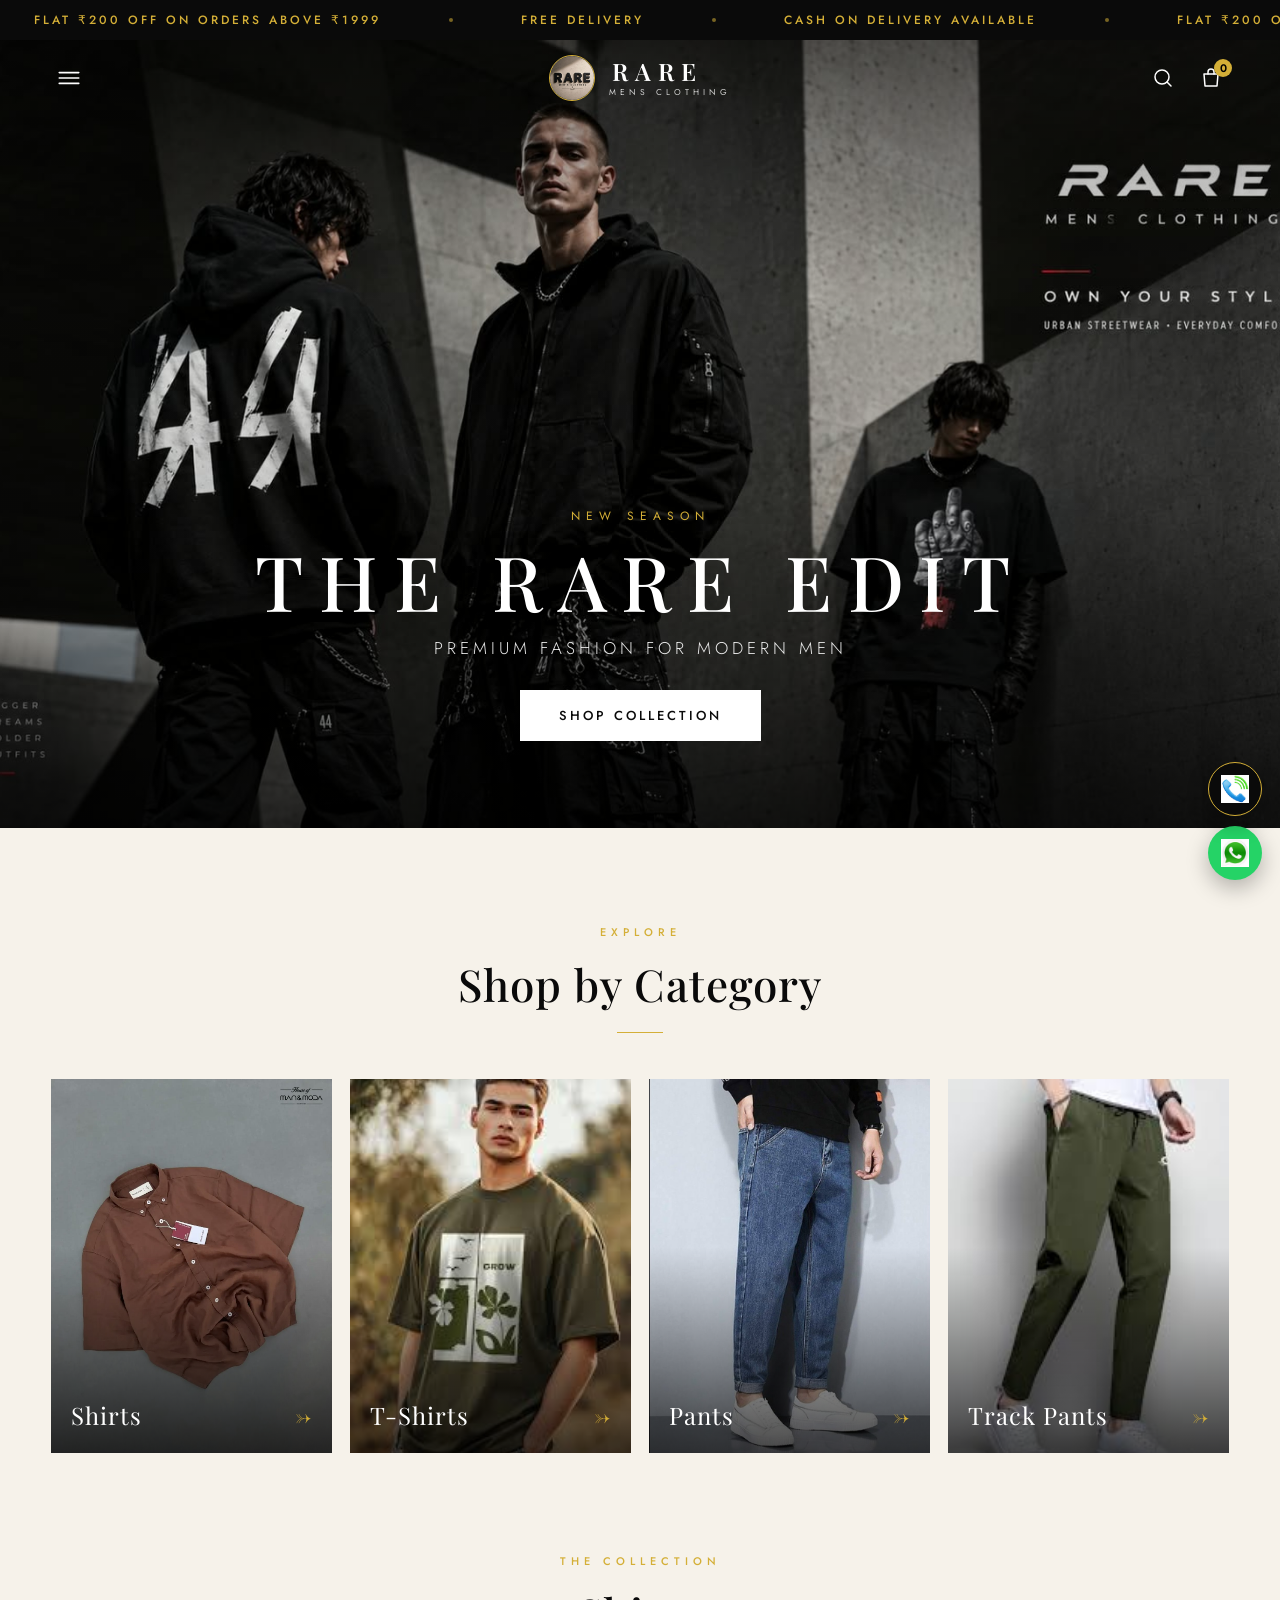
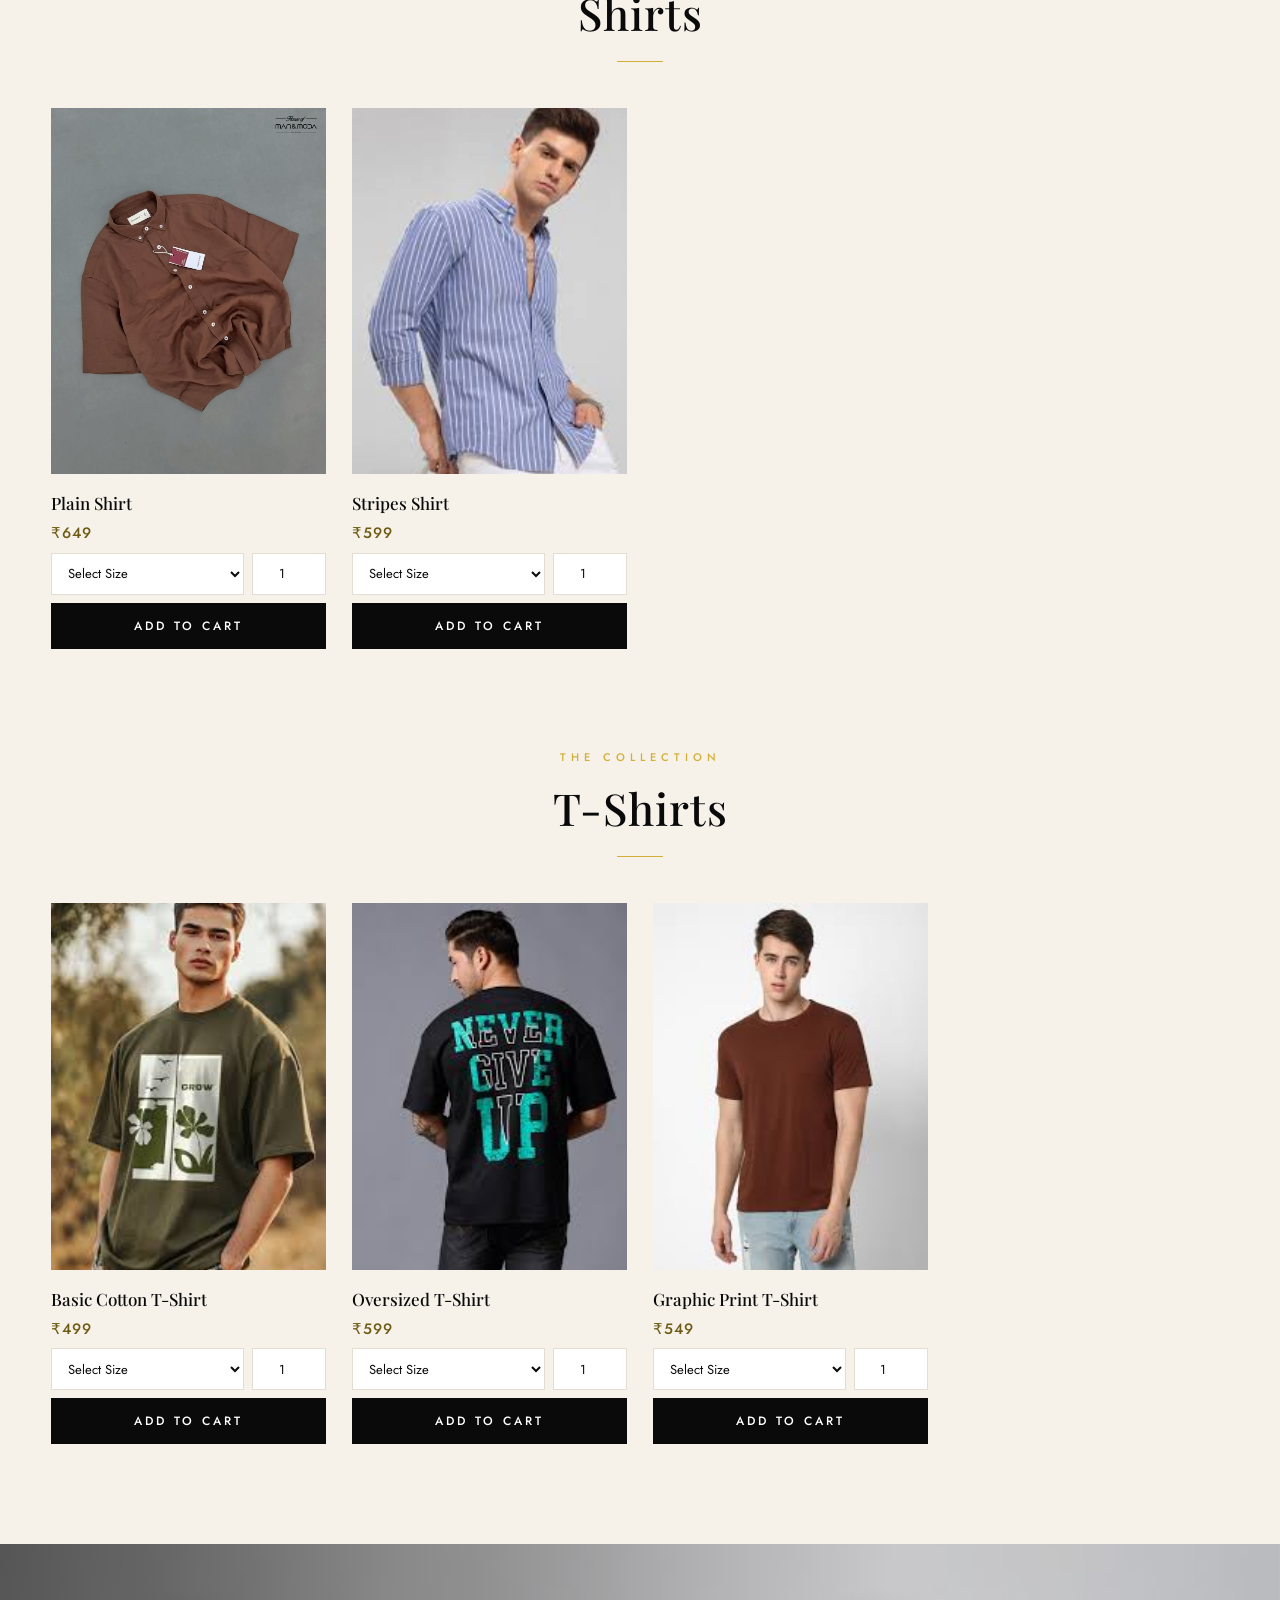
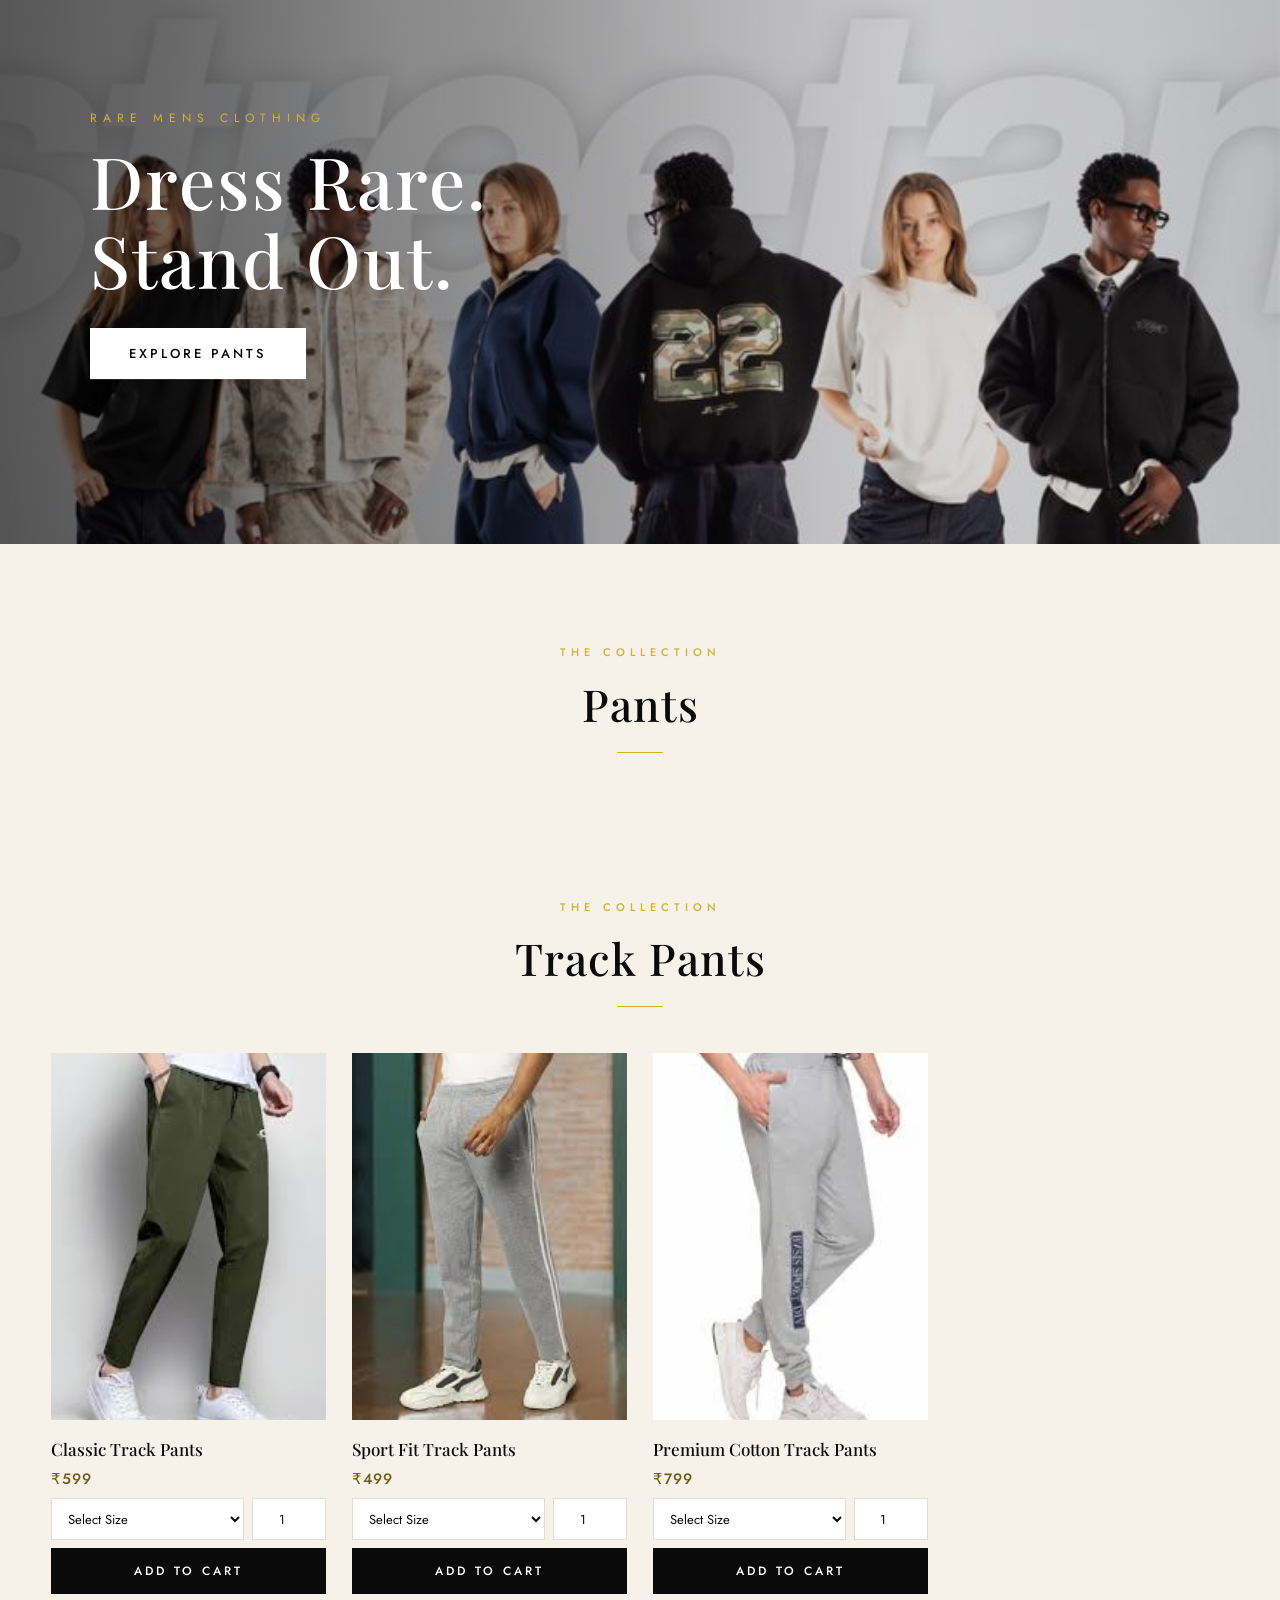
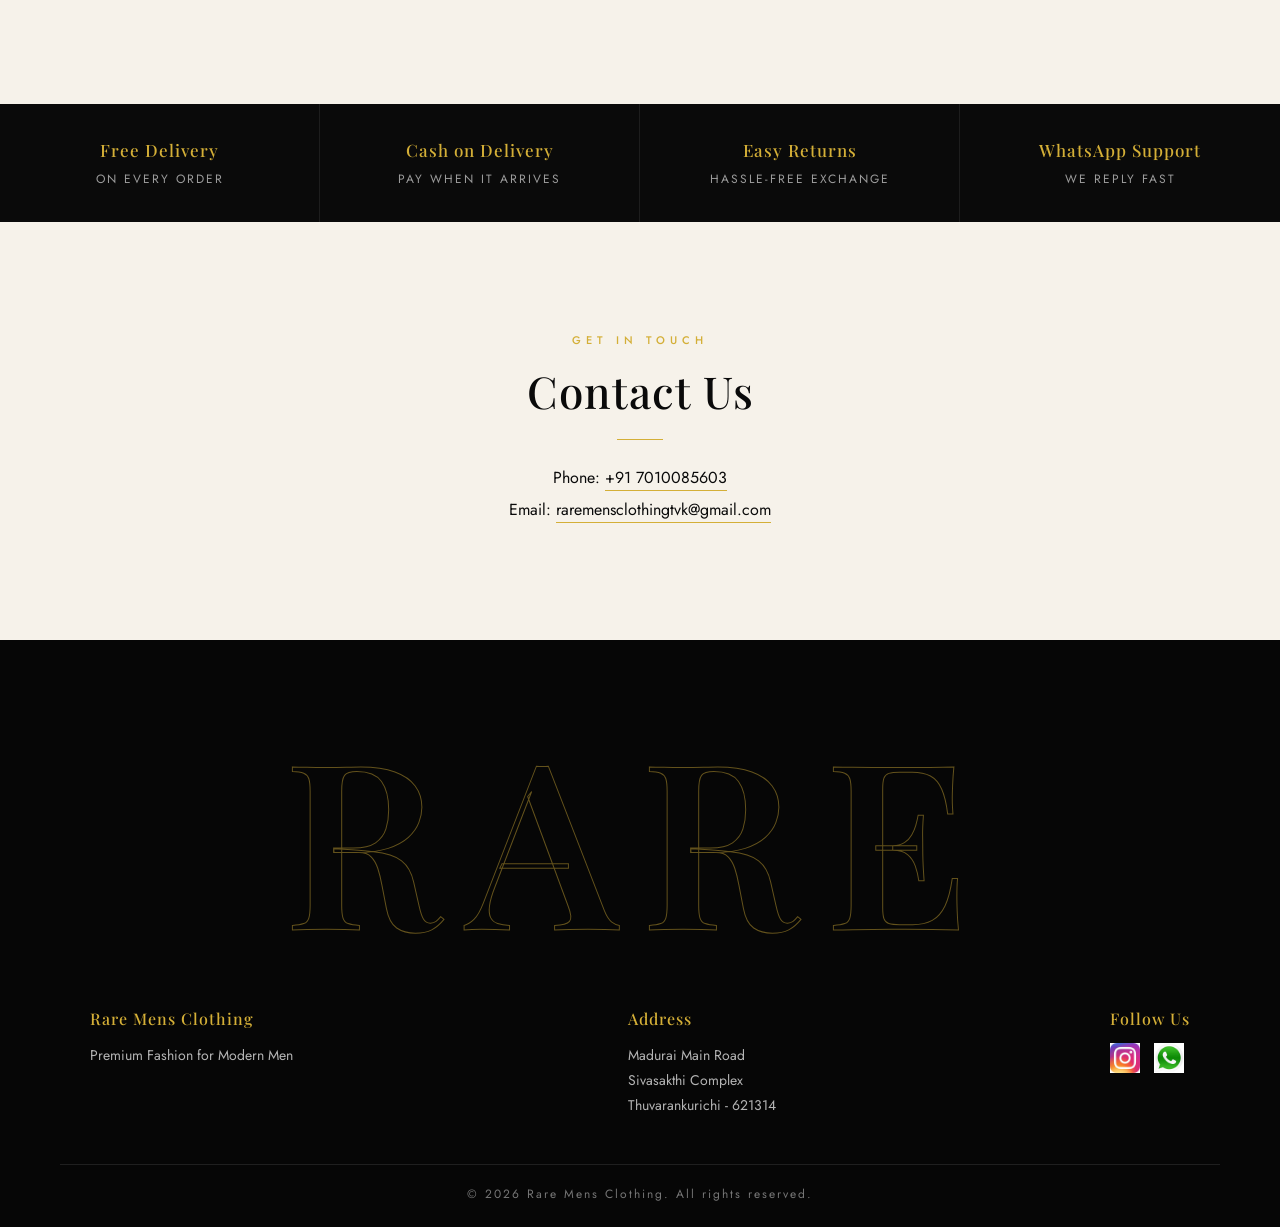
==== commit d017b02c: "done" ====
--- a/index.html
+++ b/index.html
@@ -160,29 +160,9 @@
       <button onclick="addToCart('Plain Shirt',649,this)">Add to Cart</button>
     </div>
 
-    <div class="product">
-      <div class="product-img-wrap" onclick="openQuickView('Checked Shirt','₹599','images/checked1.jpg','Bold checks, relaxed fit. A timeless wardrobe staple with a modern edge.','shirts')">
-        <img src="images/checked1.jpg" alt="Checked Shirt" loading="lazy">
-        <div class="quick-view-btn">Quick View</div>
-      </div>
-      <h3>Checked Shirt</h3>
-      <p class="price">₹599</p>
-      <select class="size"><option value="">Select Size</option><option>S</option><option>M</option><option>L</option><option>XL</option></select>
-      <input type="number" class="qty" value="1" min="1">
-      <button onclick="addToCart('Checked Shirt',599,this)">Add to Cart</button>
-    </div>
-
-    <div class="product">
-      <div class="product-img-wrap" onclick="openQuickView('viscos shirt','₹549','images/viscos.jpeg','Eye-catching prints on breathable fabric. Stand out effortlessly.','shirts')">
-        <img src="images/viscos.jpeg" alt="Printed Shirt" loading="lazy">
-        <div class="quick-view-btn">Quick View</div>
-      </div>
-      <h3>Printed Shirt</h3>
-      <p class="price">₹549</p>
-      <select class="size"><option value="">Select Size</option><option>S</option><option>M</option><option>L</option><option>XL</option></select>
-      <input type="number" class="qty" value="1" min="1">
-      <button onclick="addToCart('Printed Shirt',549,this)">Add to Cart</button>
-    </div>
+    
+
+    
 
     <div class="product">
       <div class="product-img-wrap" onclick="openQuickView('Stripes Shirt','₹599','images/stripes1.jpg','Classic stripes never go out of style. Versatile, smart, and comfortable.','shirts')">
@@ -265,64 +245,6 @@
     <h2 class="section-title">Pants</h2>
   </div>
   <div class="products">
-
-    <div class="product">
-      <div class="product-img-wrap" onclick="openQuickView('MOM Fit Pants','₹799','images/mom1.jpg','High-waisted comfort with a tapered leg. Modern and flattering.','pants')">
-        <img src="images/mom1.jpg" alt="MOM Fit Pants" loading="lazy">
-        <div class="quick-view-btn">Quick View</div>
-      </div>
-      <h3>MOM Fit Pants</h3>
-      <p class="price">₹799</p>
-      <select class="size"><option value="">Select Size</option><option>28</option><option>30</option><option>32</option><option>34</option><option>36</option><option>38</option></select>
-      <input type="number" class="qty" value="1" min="1">
-      <button onclick="addToCart('MOM Fit Pants',799,this)">Add to Cart</button>
-    </div>
-
-  
-
-    <div class="product">
-      <div class="product-img-wrap" onclick="openQuickView('Gurkha Pants','₹799','images/gurkha1.jpg','Double-buckle waistband with a wide, tapered leg. Elevated and distinctive.','pants')">
-        <img src="images/gurkha1.jpg" alt="Gurkha Pants" loading="lazy">
-        <div class="quick-view-btn">Quick View</div>
-      </div>
-      <h3>Gurkha Pants</h3>
-      <p class="price">₹799</p>
-      <select class="size"><option value="">Select Size</option><option>28</option><option>30</option><option>32</option><option>34</option><option>36</option><option>38</option></select>
-      <input type="number" class="qty" value="1" min="1">
-      <button onclick="addToCart('Gurkha Pants',799,this)">Add to Cart</button>
-    </div>
-
-    <div class="product">
-      <div class="product-img-wrap" onclick="openQuickView('Linen Pants','₹849','images/linen1.jpg','Breathable linen for summer days. Light, airy and effortlessly stylish.','pants')">
-        <img src="images/linen1.jpg" alt="Linen Pants" loading="lazy">
-        <div class="quick-view-btn">Quick View</div>
-      </div>
-      <h3>Linen Pants</h3>
-      <p class="price">₹849</p>
-      <select class="size"><option value="">Select Size</option><option>28</option><option>30</option><option>32</option><option>34</option><option>36</option><option>38</option></select>
-      <input type="number" class="qty" value="1" min="1">
-      <button onclick="addToCart('Linen Pants',849,this)">Add to Cart</button>
-    </div>
-
-    
-
-    <div class="product">
-      <div class="product-img-wrap" onclick="openQuickView('Cargo Pants','₹749','images/cargo1.jpg','Utility-first design with multiple pockets. Built for action, styled for streets.','pants')">
-        <img src="images/cargo1.jpg" alt="Cargo Pants" loading="lazy">
-        <div class="quick-view-btn">Quick View</div>
-      </div>
-      <h3>Cargo Pants</h3>
-      <p class="price">₹749</p>
-      <select class="size"><option value="">Select Size</option><option>28</option><option>30</option><option>32</option><option>34</option><option>36</option><option>38</option></select>
-      <input type="number" class="qty" value="1" min="1">
-      <button onclick="addToCart('Cargo Pants',749,this)">Add to Cart</button>
-    </div>
-
-   
-
-    
-
-   
 
   </div>
 </section>
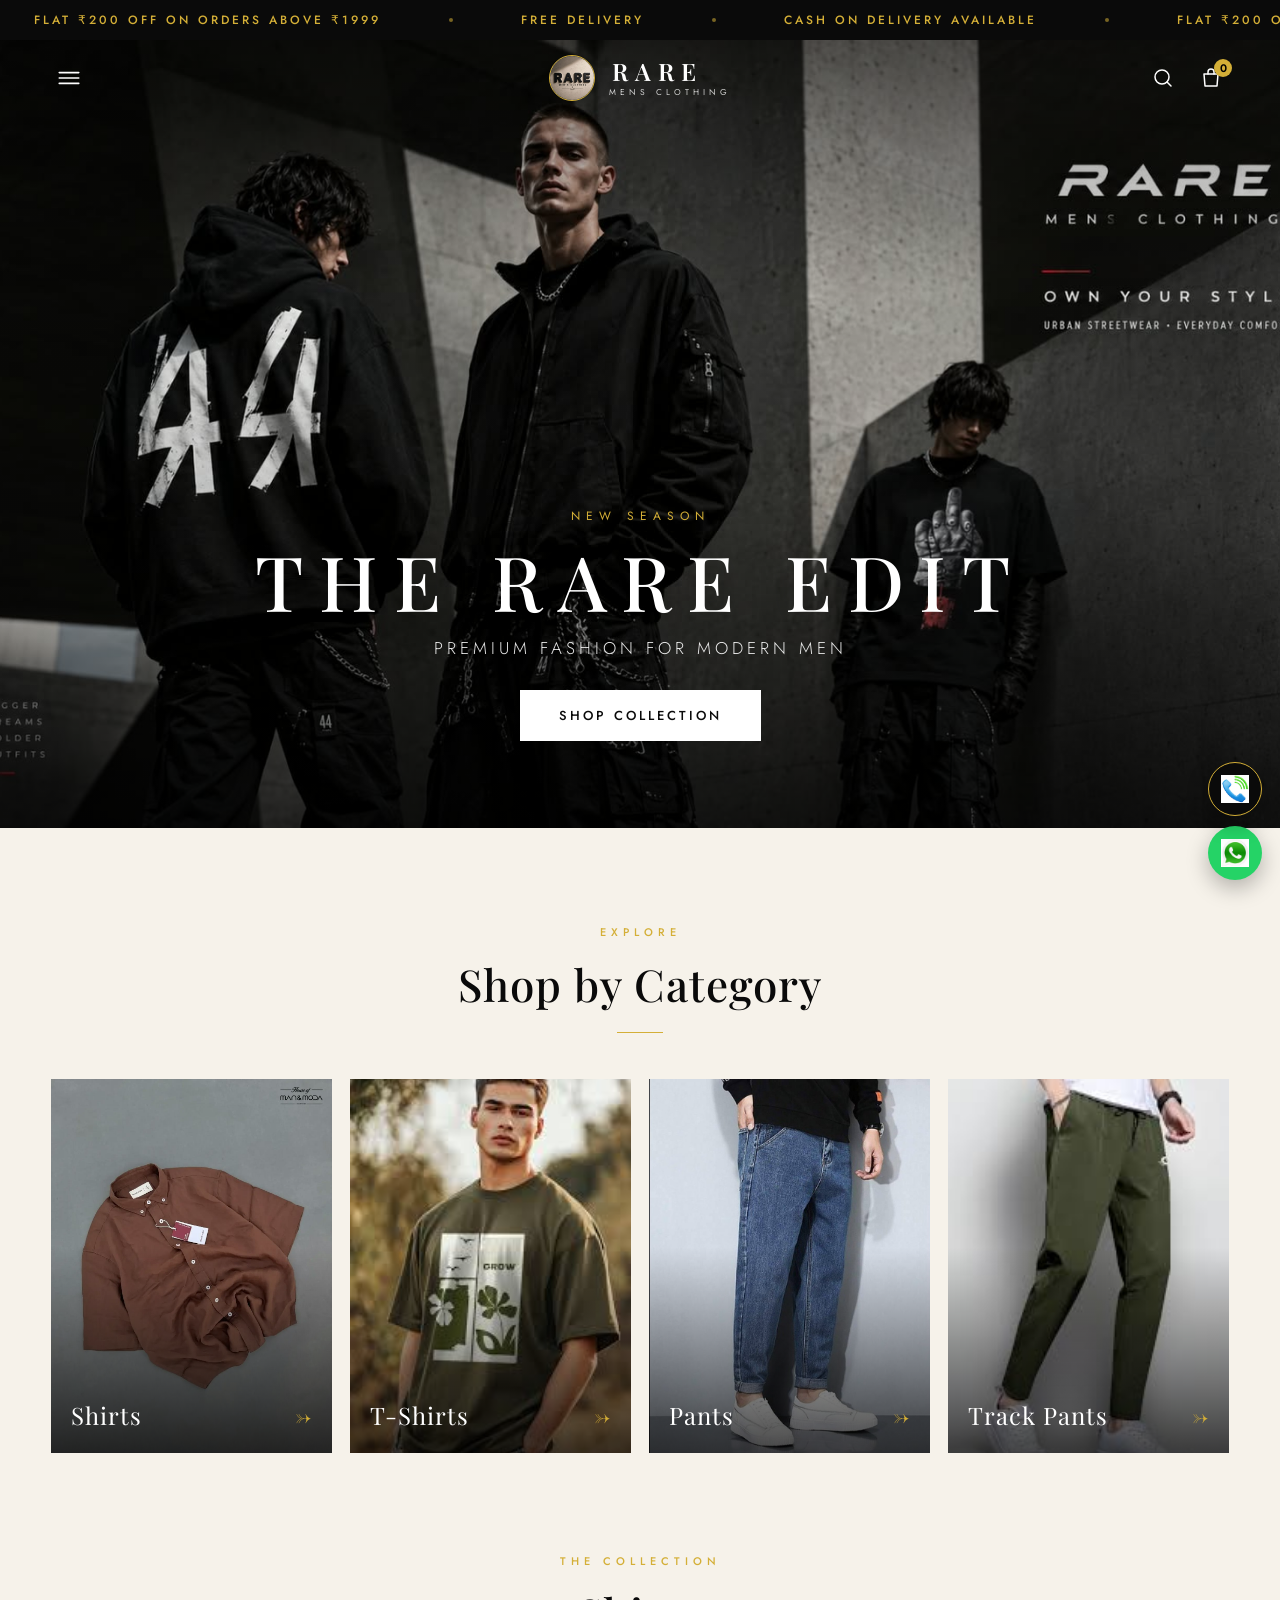
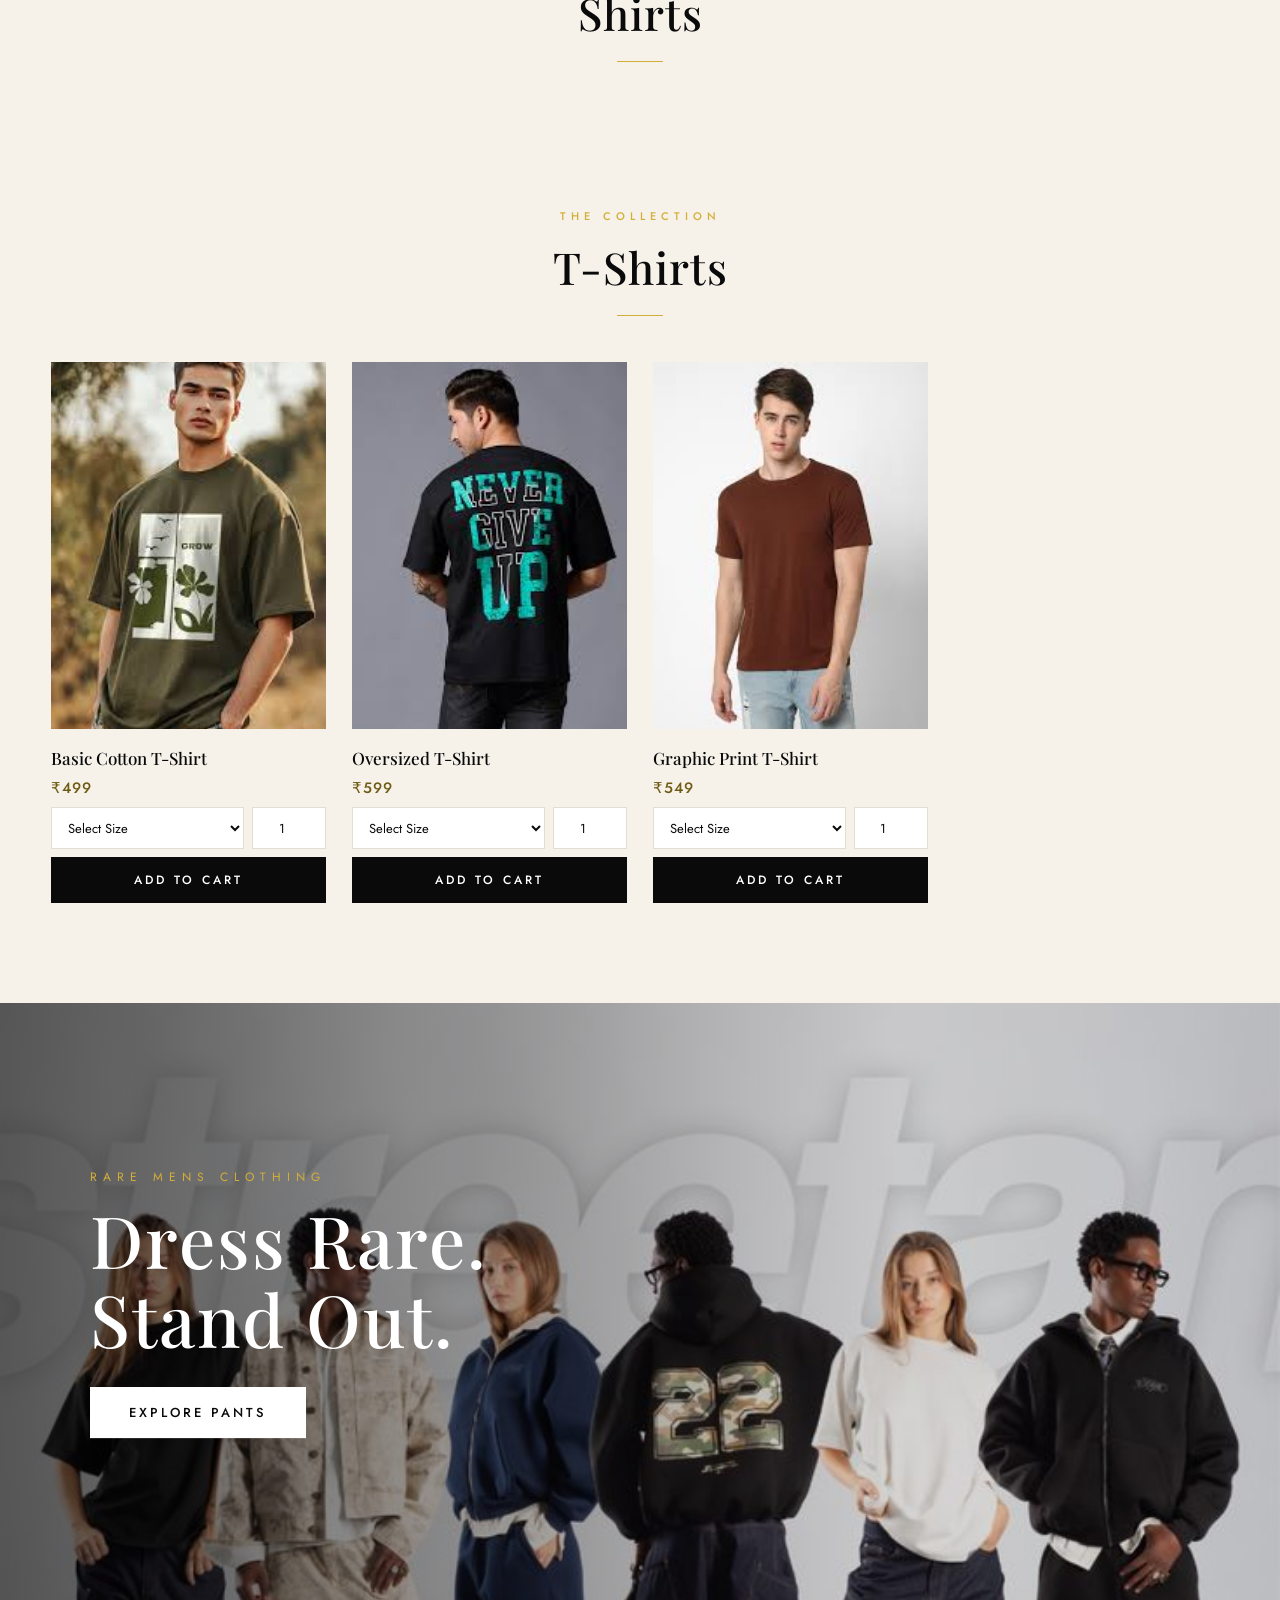
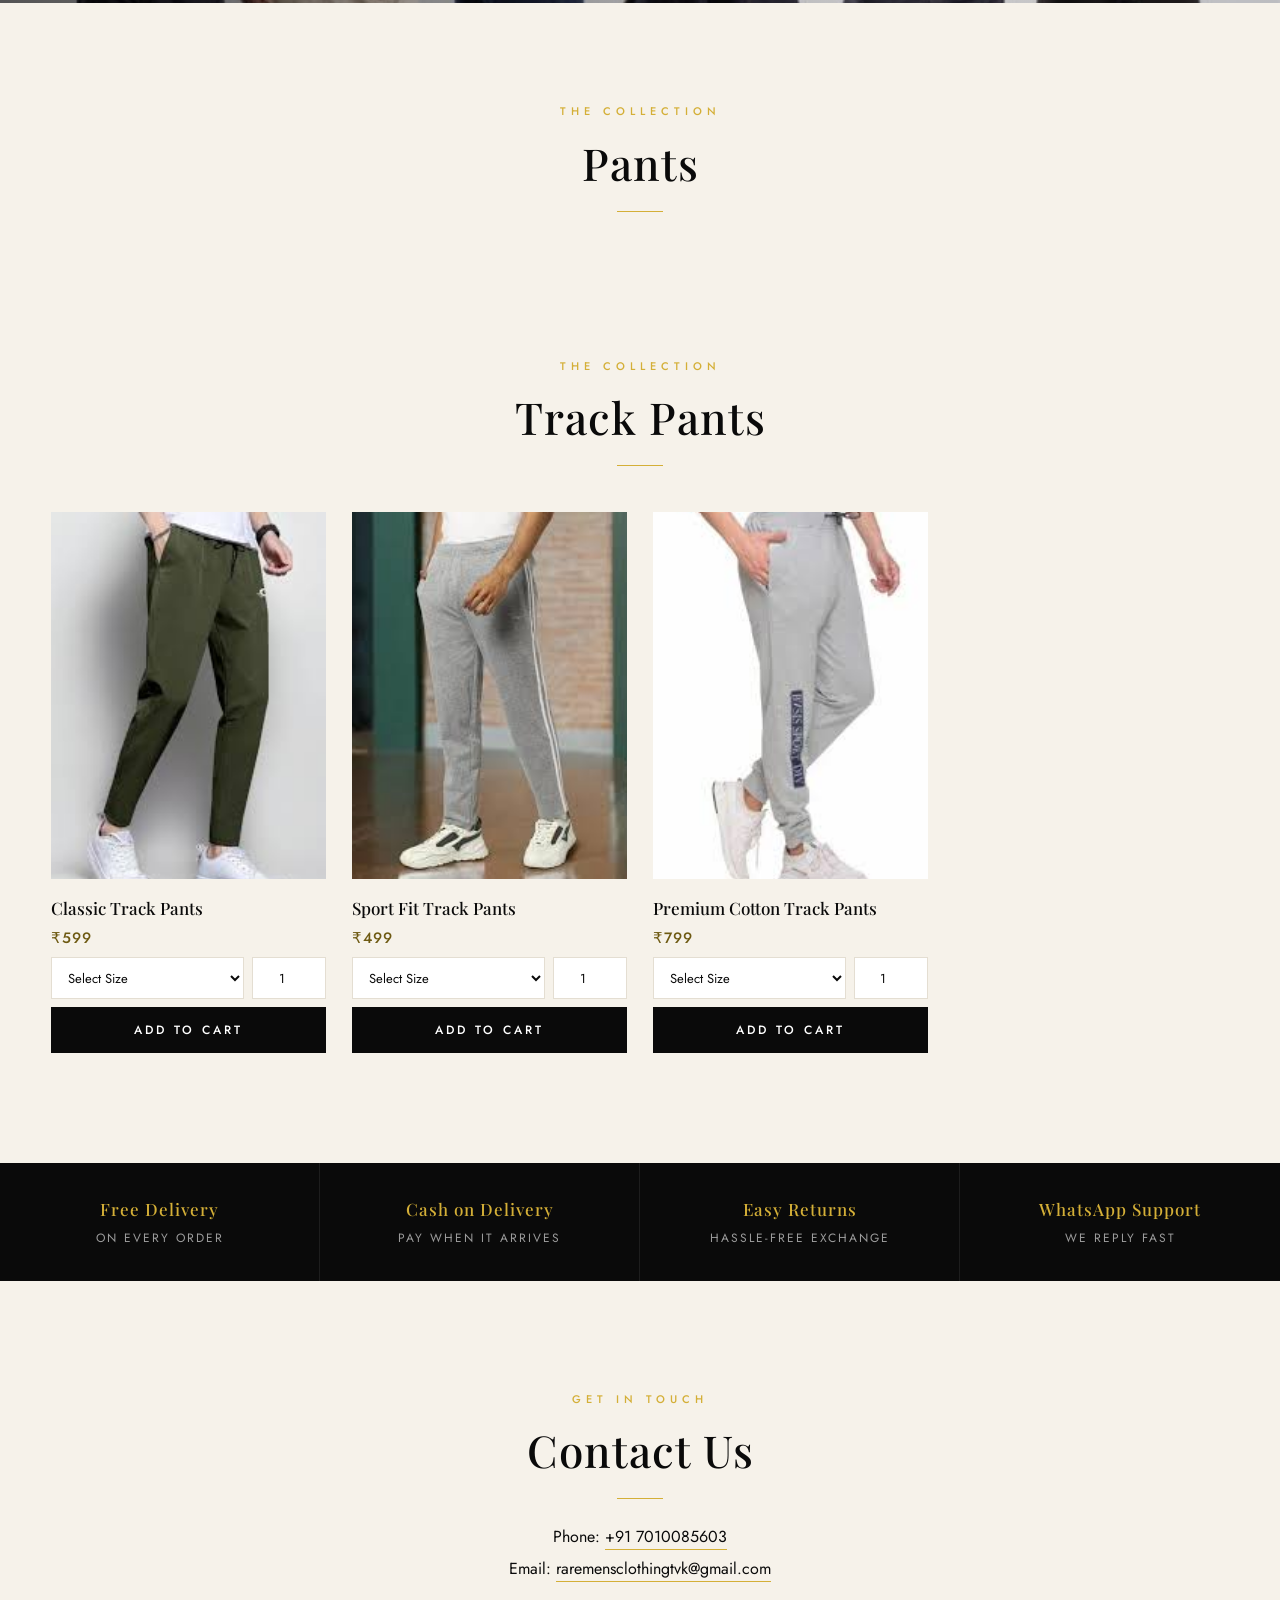
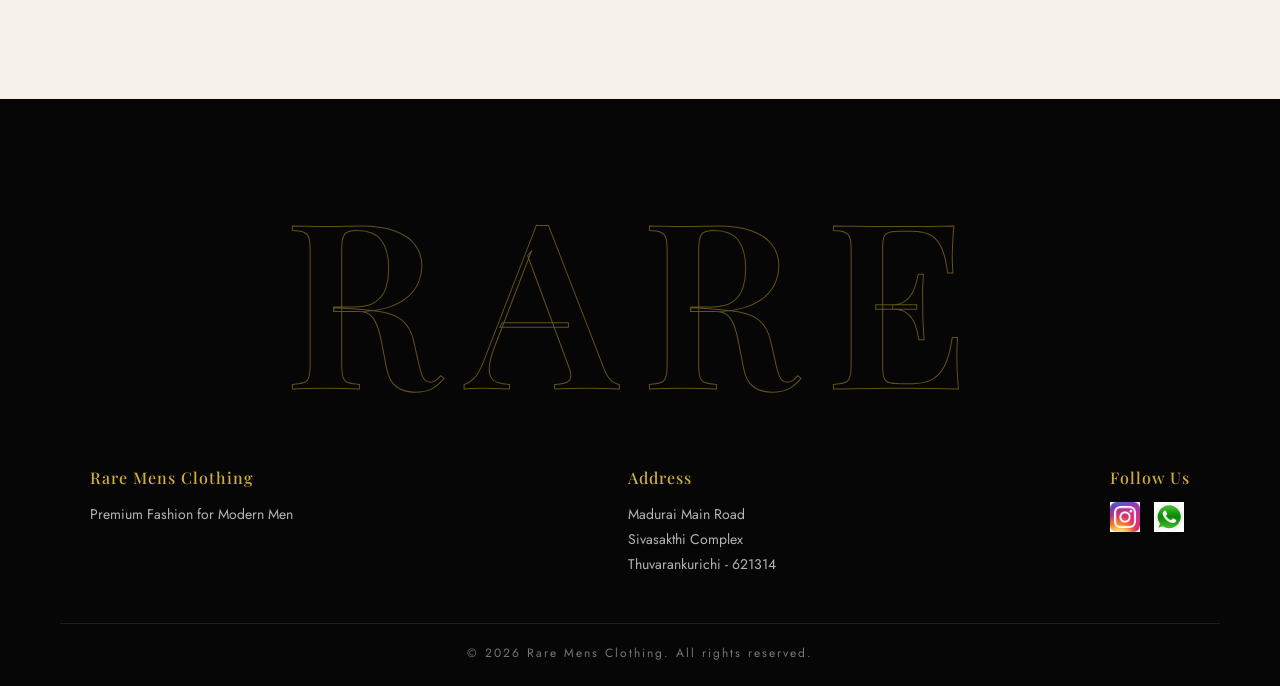
==== commit 9bcc7a56: "final" ====
--- a/index.html
+++ b/index.html
@@ -148,33 +148,9 @@
   </div>
   <div class="products">
 
-    <div class="product">
-      <div class="product-img-wrap" onclick="openQuickView('Plain Shirt','₹649','images/plain2.jpg','A clean, crisp plain shirt crafted from premium cotton. Perfect for both casual and formal occasions.','shirts')">
-        <img src="images/brown lenin.jpeg" alt="Plain Shirt" loading="lazy" onmouseover="this.src='images/plain2.jpg'" onmouseout="this.src='images/plain2.jpg'">
-        <div class="quick-view-btn">Quick View</div>
-      </div>
-      <h3>Plain Shirt</h3>
-      <p class="price">₹649</p>
-      <select class="size"><option value="">Select Size</option><option>S</option><option>M</option><option>L</option><option>XL</option></select>
-      <input type="number" class="qty" value="1" min="1">
-      <button onclick="addToCart('Plain Shirt',649,this)">Add to Cart</button>
-    </div>
-
     
 
     
-
-    <div class="product">
-      <div class="product-img-wrap" onclick="openQuickView('Stripes Shirt','₹599','images/stripes1.jpg','Classic stripes never go out of style. Versatile, smart, and comfortable.','shirts')">
-        <img src="images/stripes1.jpg" alt="Stripes Shirt" loading="lazy">
-        <div class="quick-view-btn">Quick View</div>
-      </div>
-      <h3>Stripes Shirt</h3>
-      <p class="price">₹599</p>
-      <select class="size"><option value="">Select Size</option><option>S</option><option>M</option><option>L</option><option>XL</option></select>
-      <input type="number" class="qty" value="1" min="1">
-      <button onclick="addToCart('Stripes Shirt',599,this)">Add to Cart</button>
-    </div>
 
    
 </section>
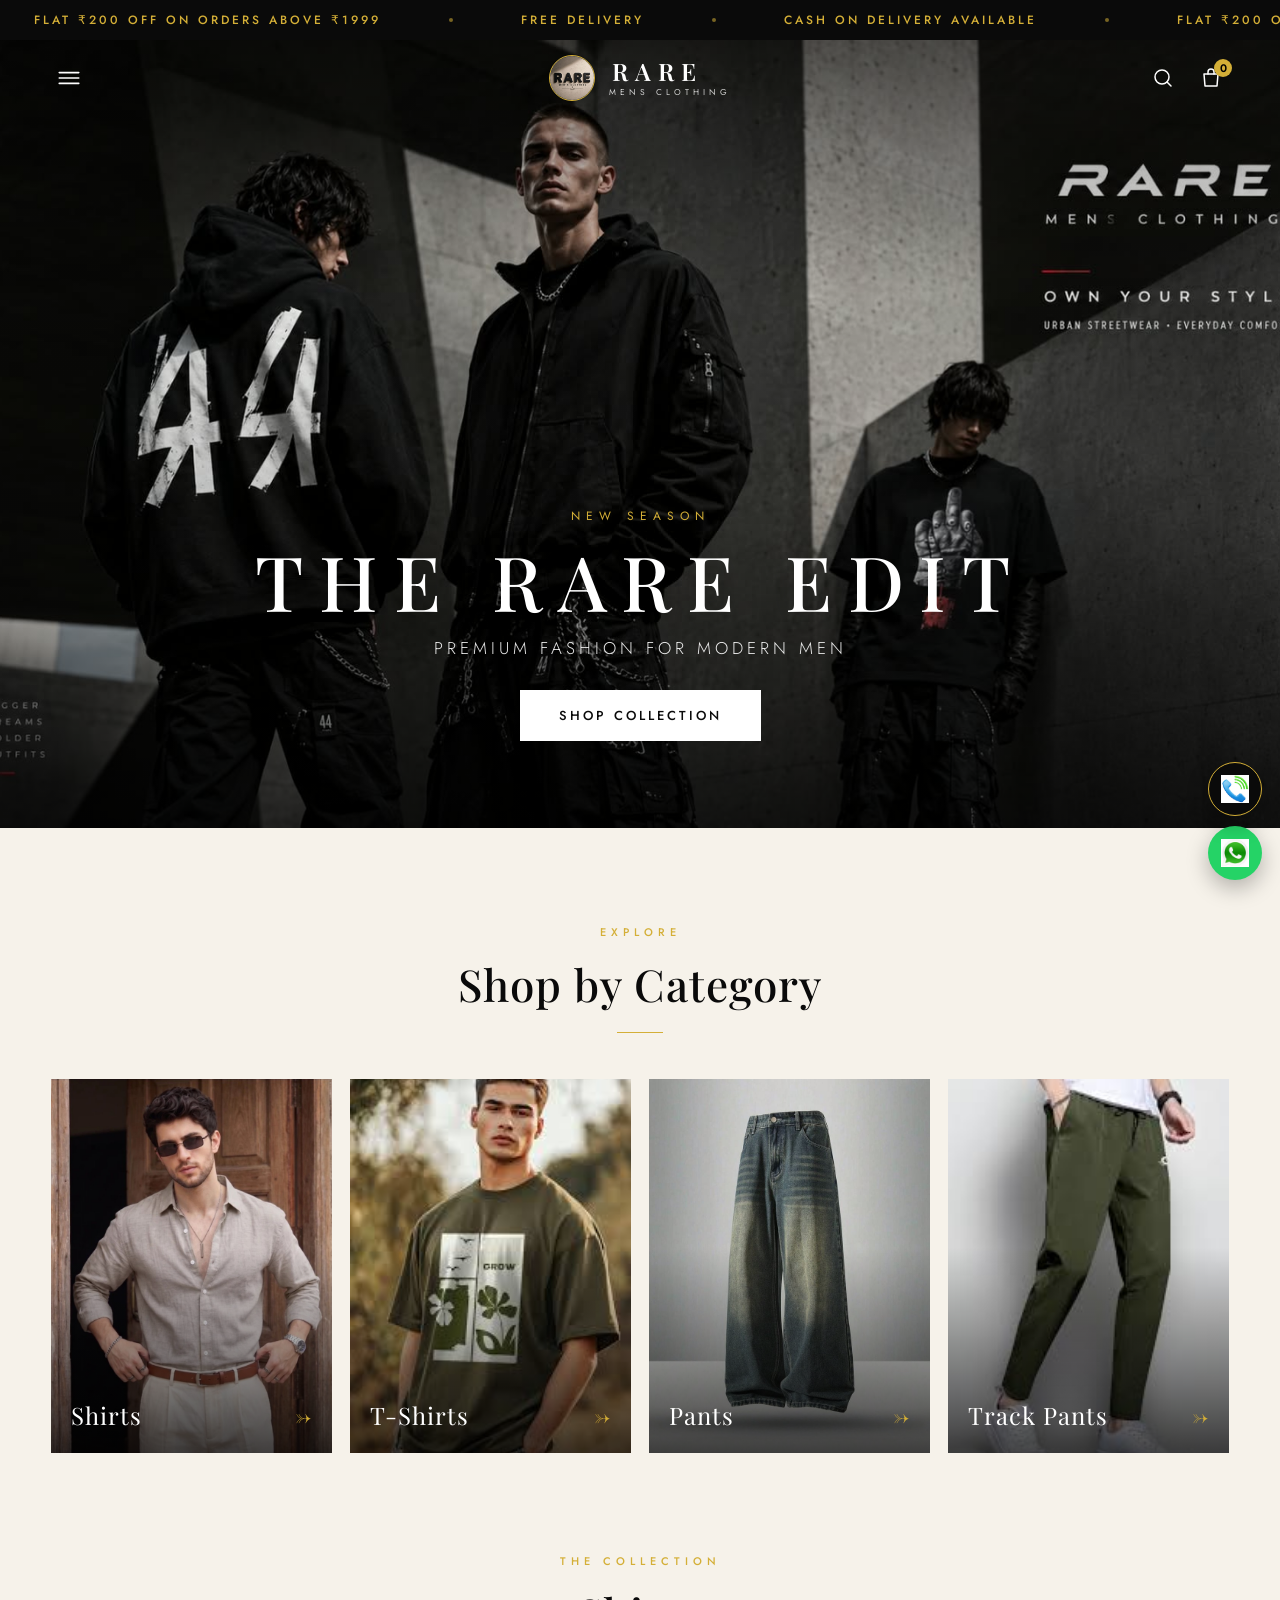
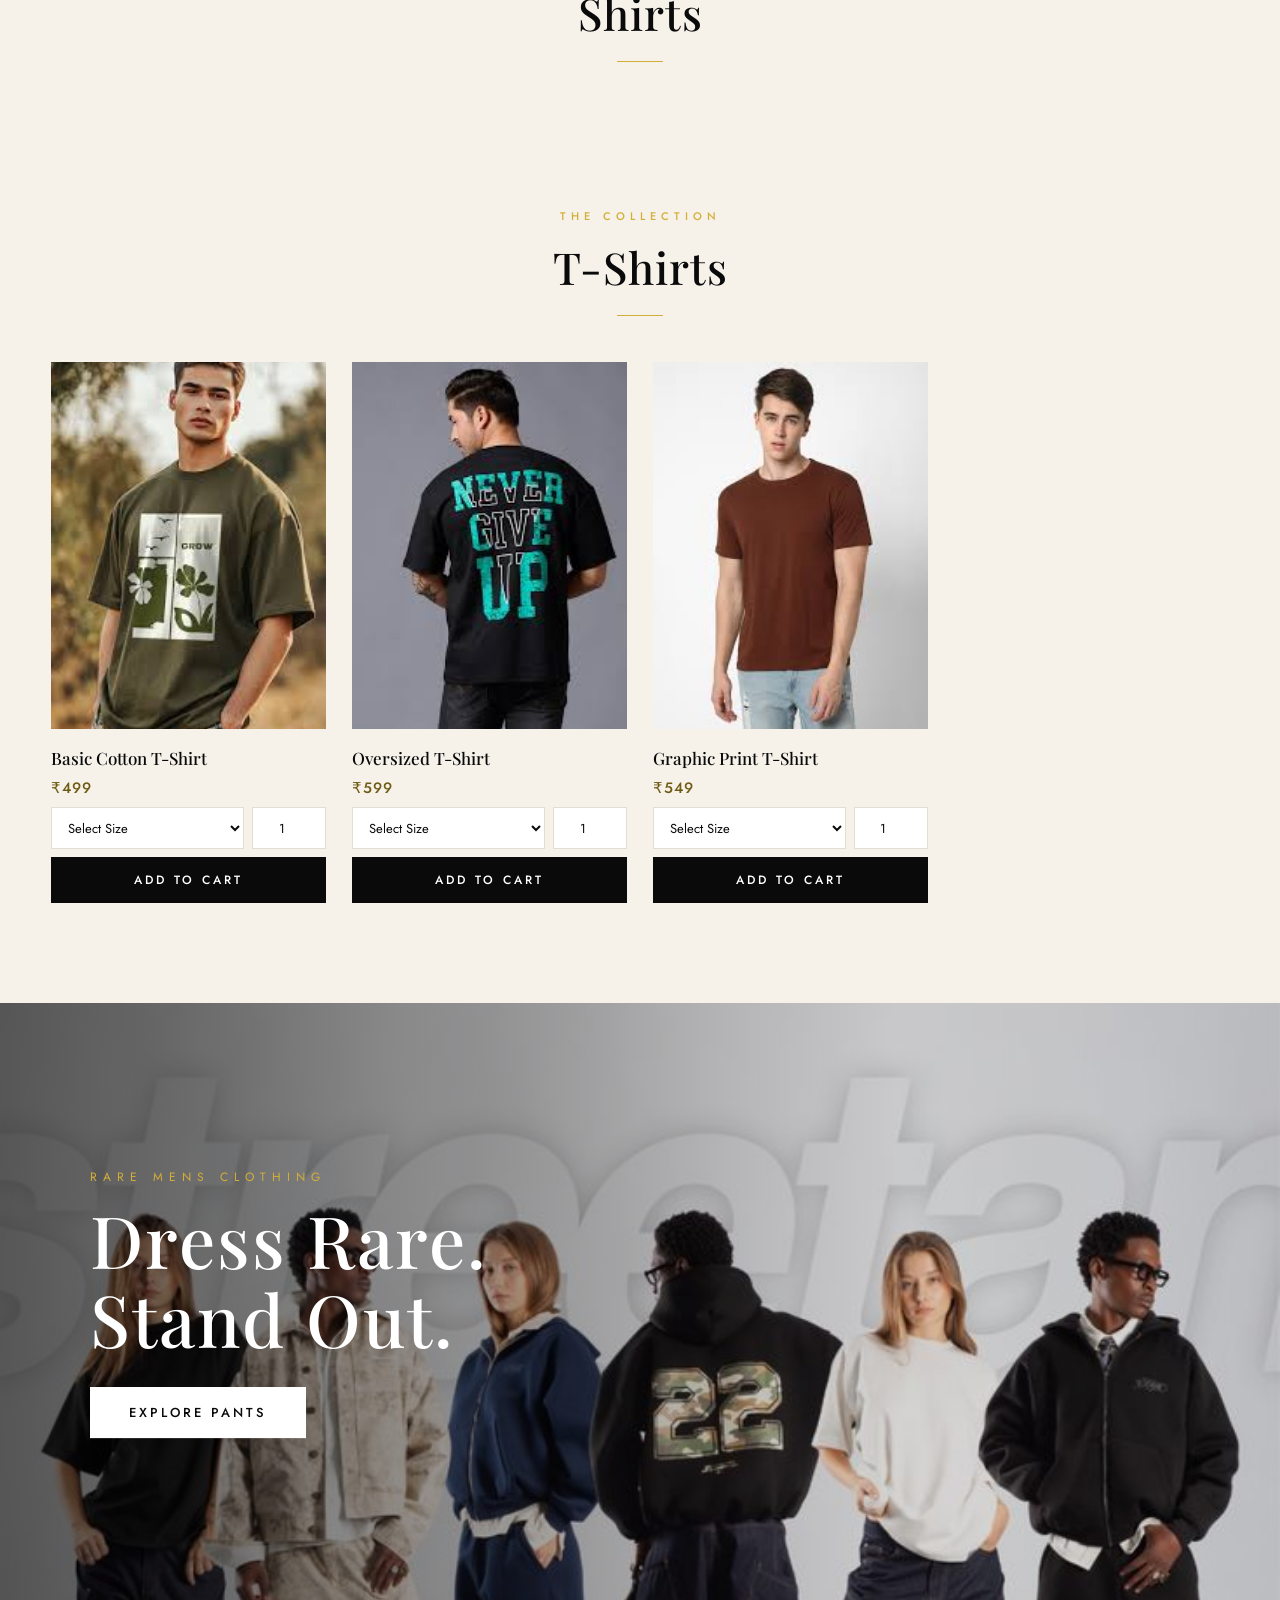
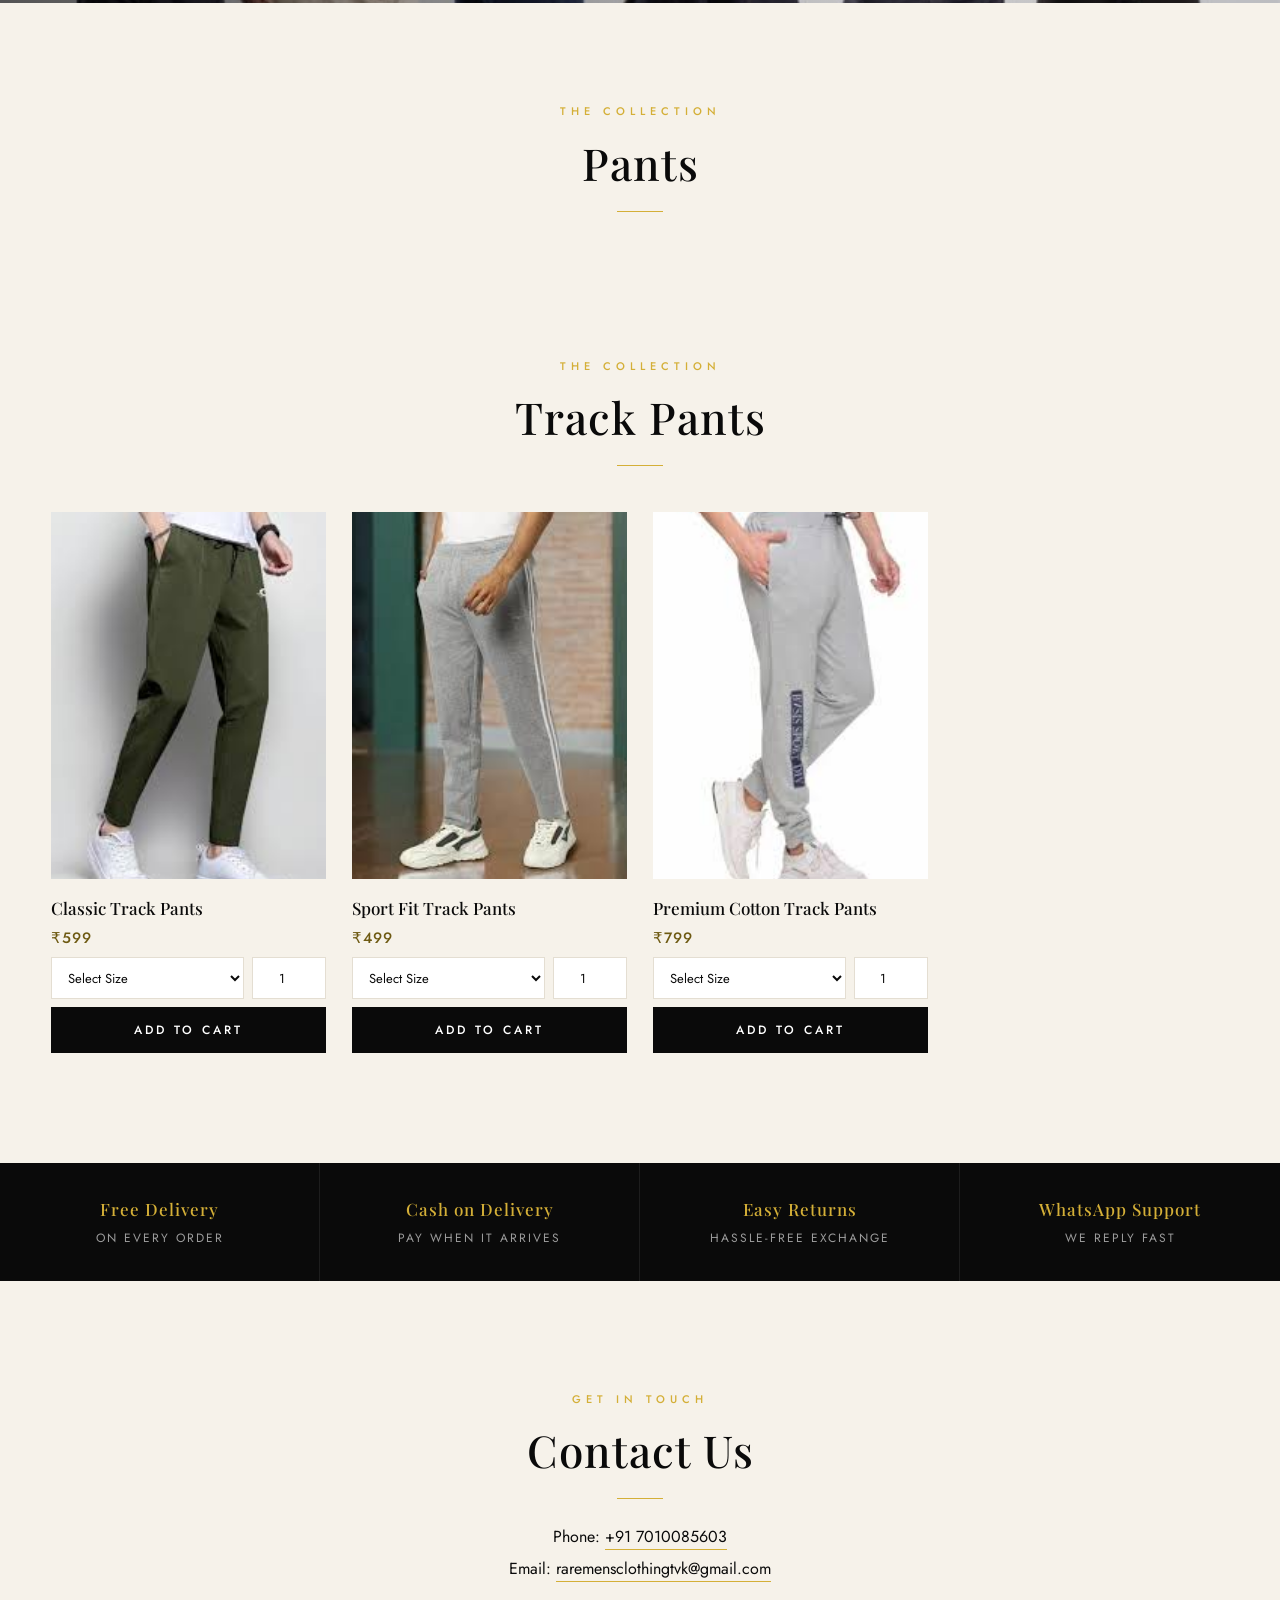
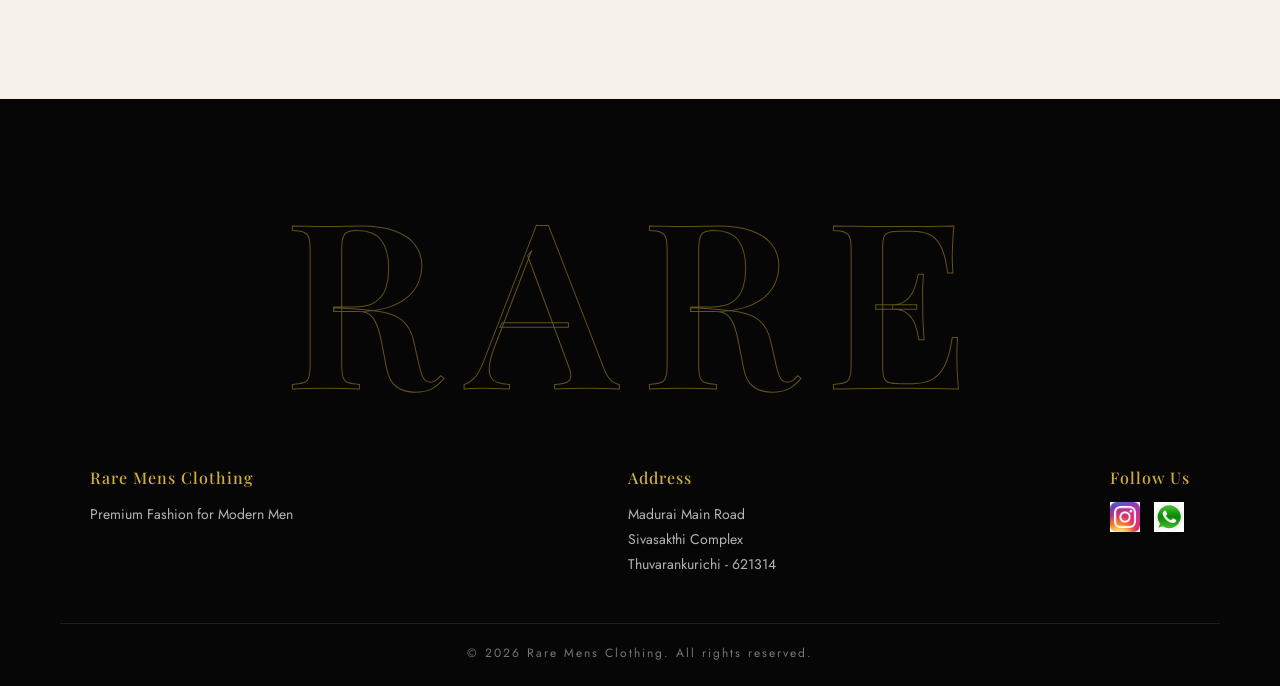
==== commit dd3722ef: "Product mix" ====
--- a/index.html
+++ b/index.html
@@ -122,7 +122,7 @@
   </div>
   <div class="cat-grid">
     <a href="#shirts" class="cat-tile">
-      <img src="images/brown lenin.jpeg" alt="Shirts" loading="lazy">
+      <img src="images/Sand s2.jpeg" alt="Shirts" loading="lazy">
       <span class="cat-label">Shirts <i>→</i></span>
     </a>
     <a href="#tshirts" class="cat-tile">
@@ -130,7 +130,7 @@
       <span class="cat-label">T-Shirts <i>→</i></span>
     </a>
     <a href="#pants" class="cat-tile">
-      <img src="images/mom1.jpg" alt="Pants" loading="lazy">
+      <img src="images/baggy.jpeg" alt="Pants" loading="lazy">
       <span class="cat-label">Pants <i>→</i></span>
     </a>
     <a href="#trackpants" class="cat-tile">
@@ -148,12 +148,7 @@
   </div>
   <div class="products">
 
-    
-
-    
-
-   
-</section>
+  </section>
 
 
 
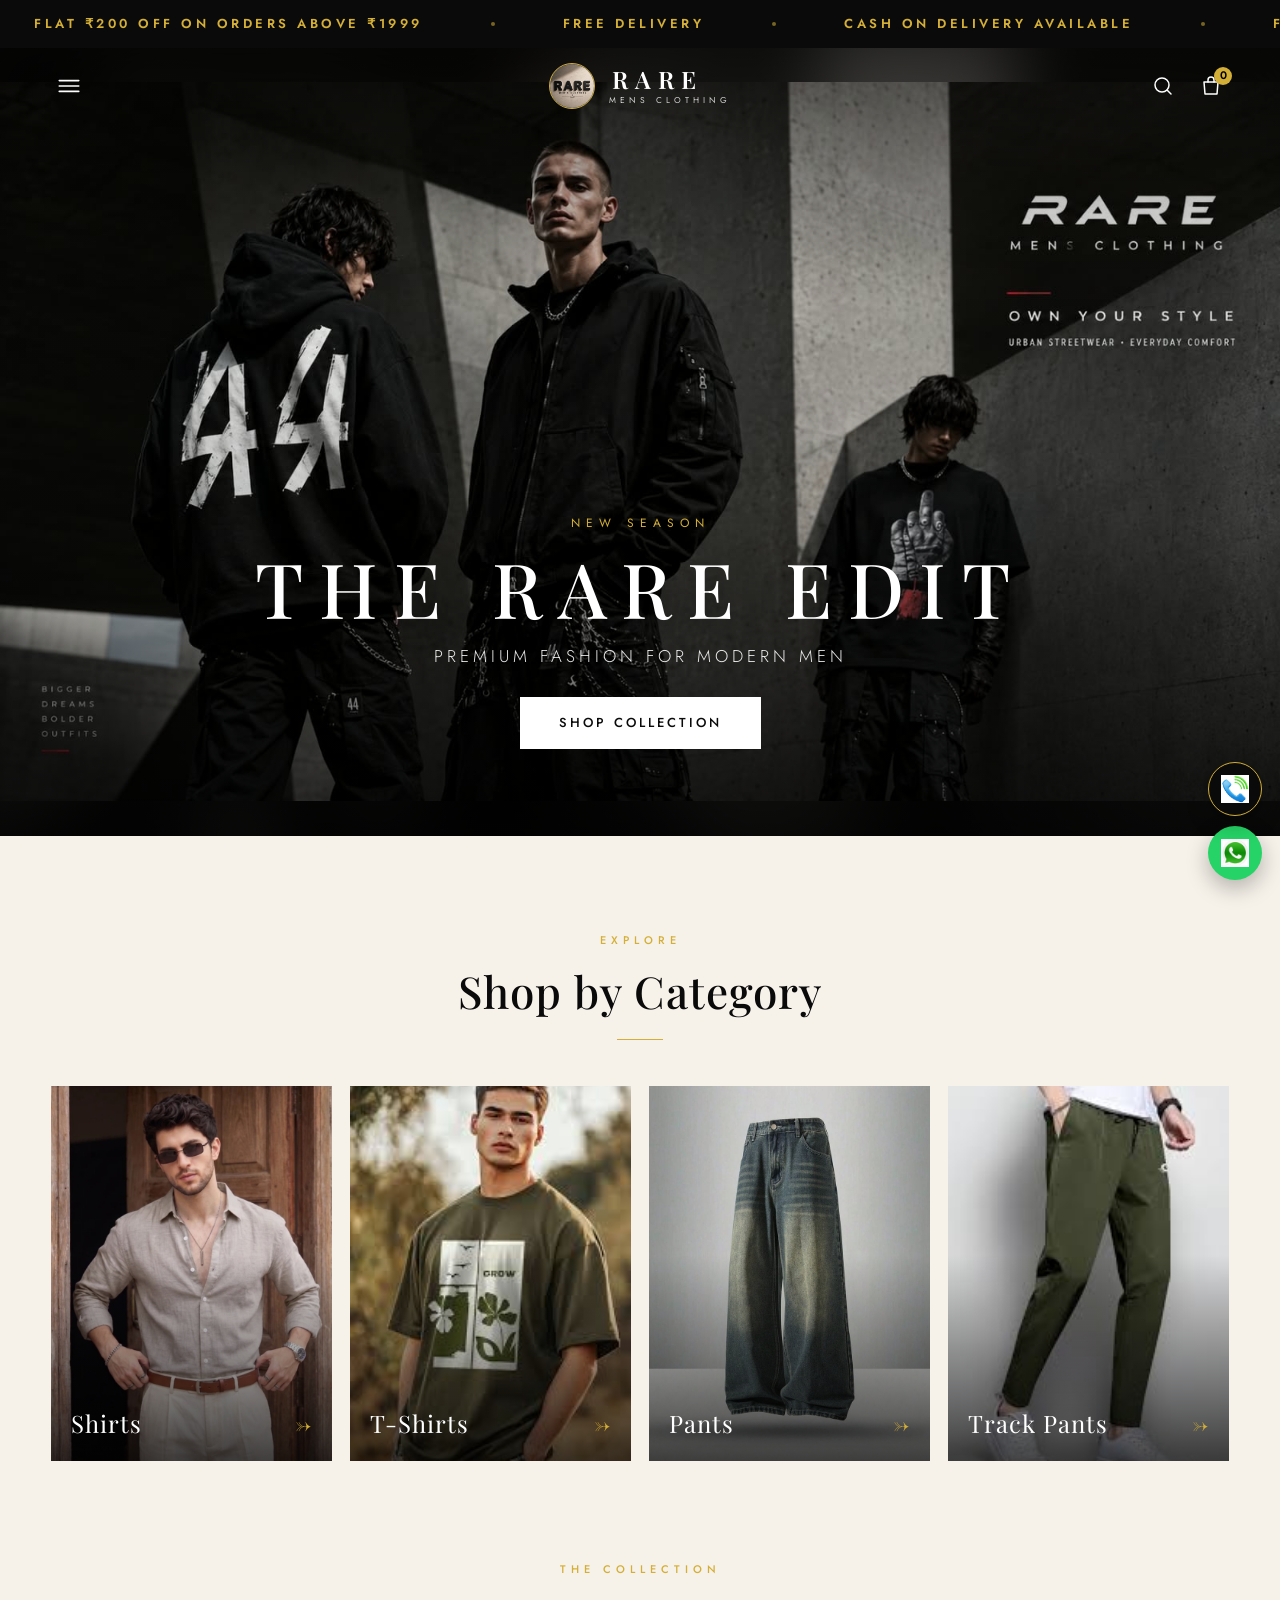
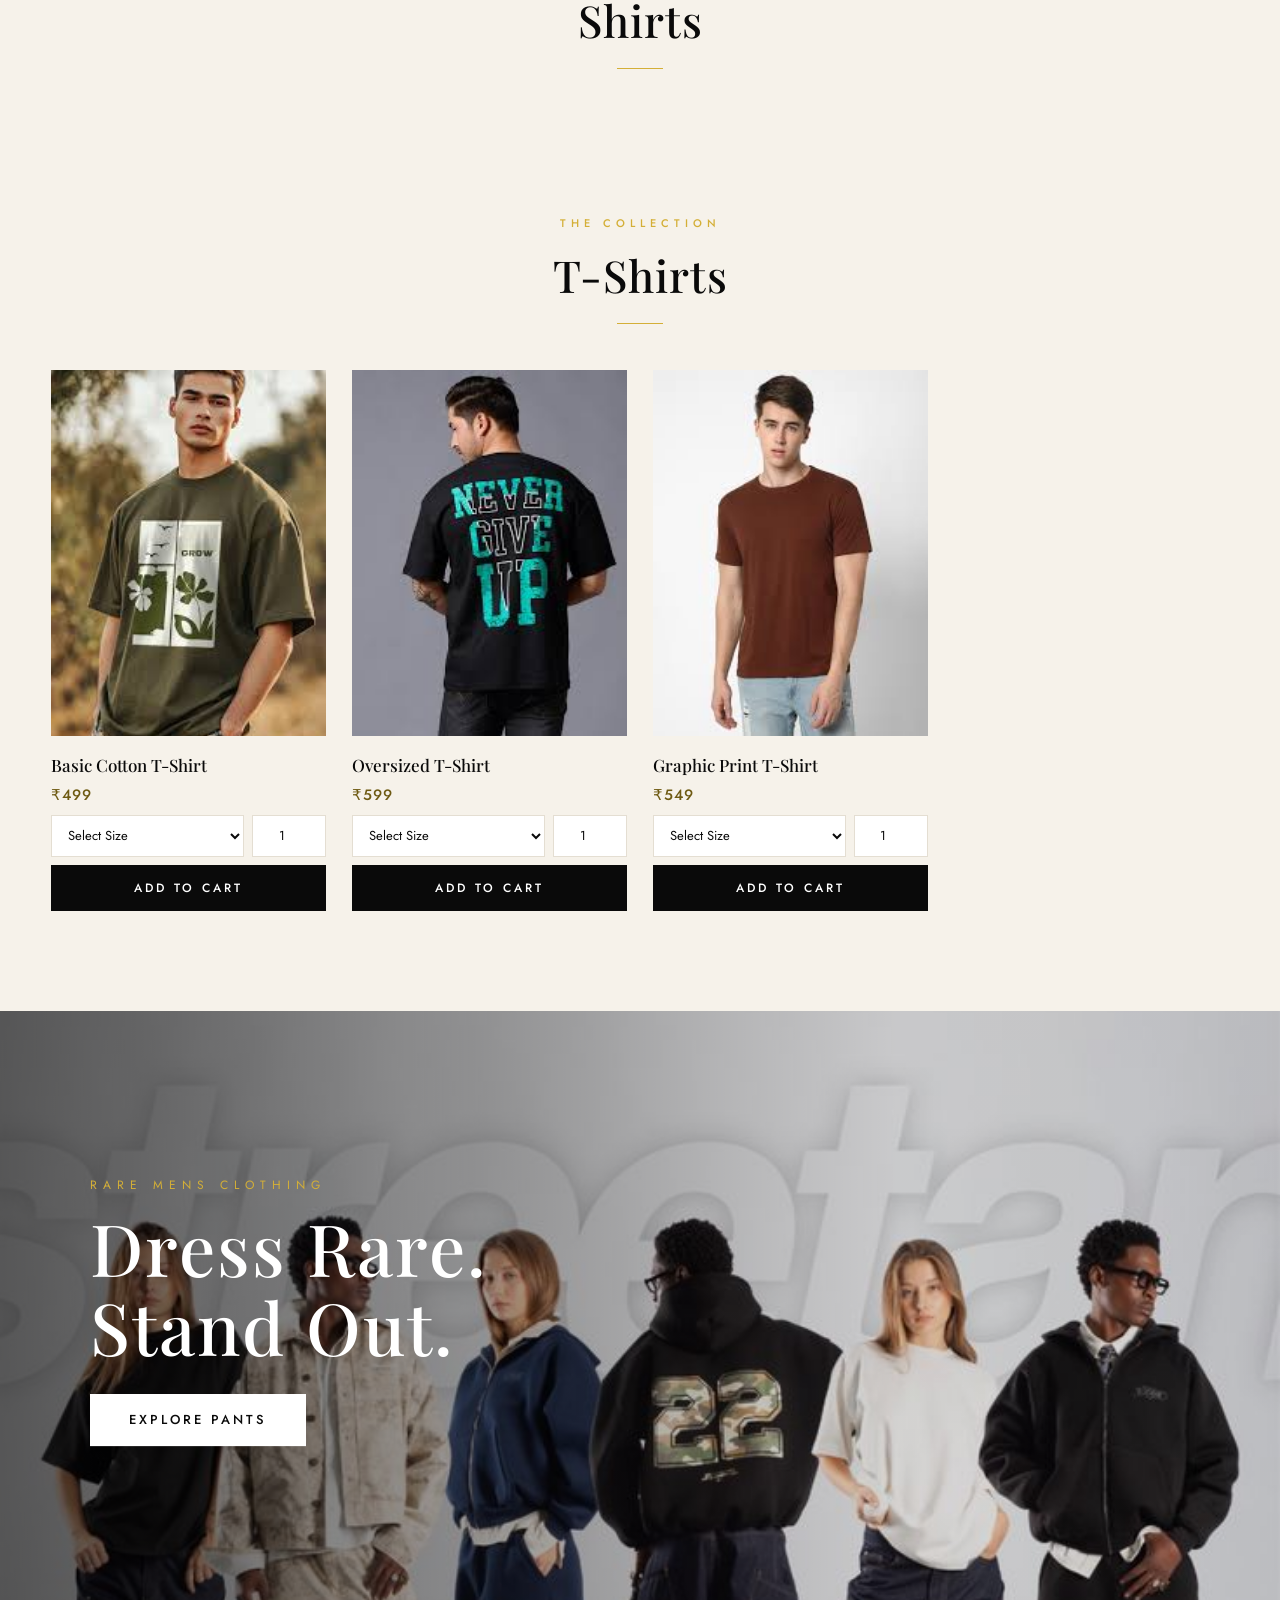
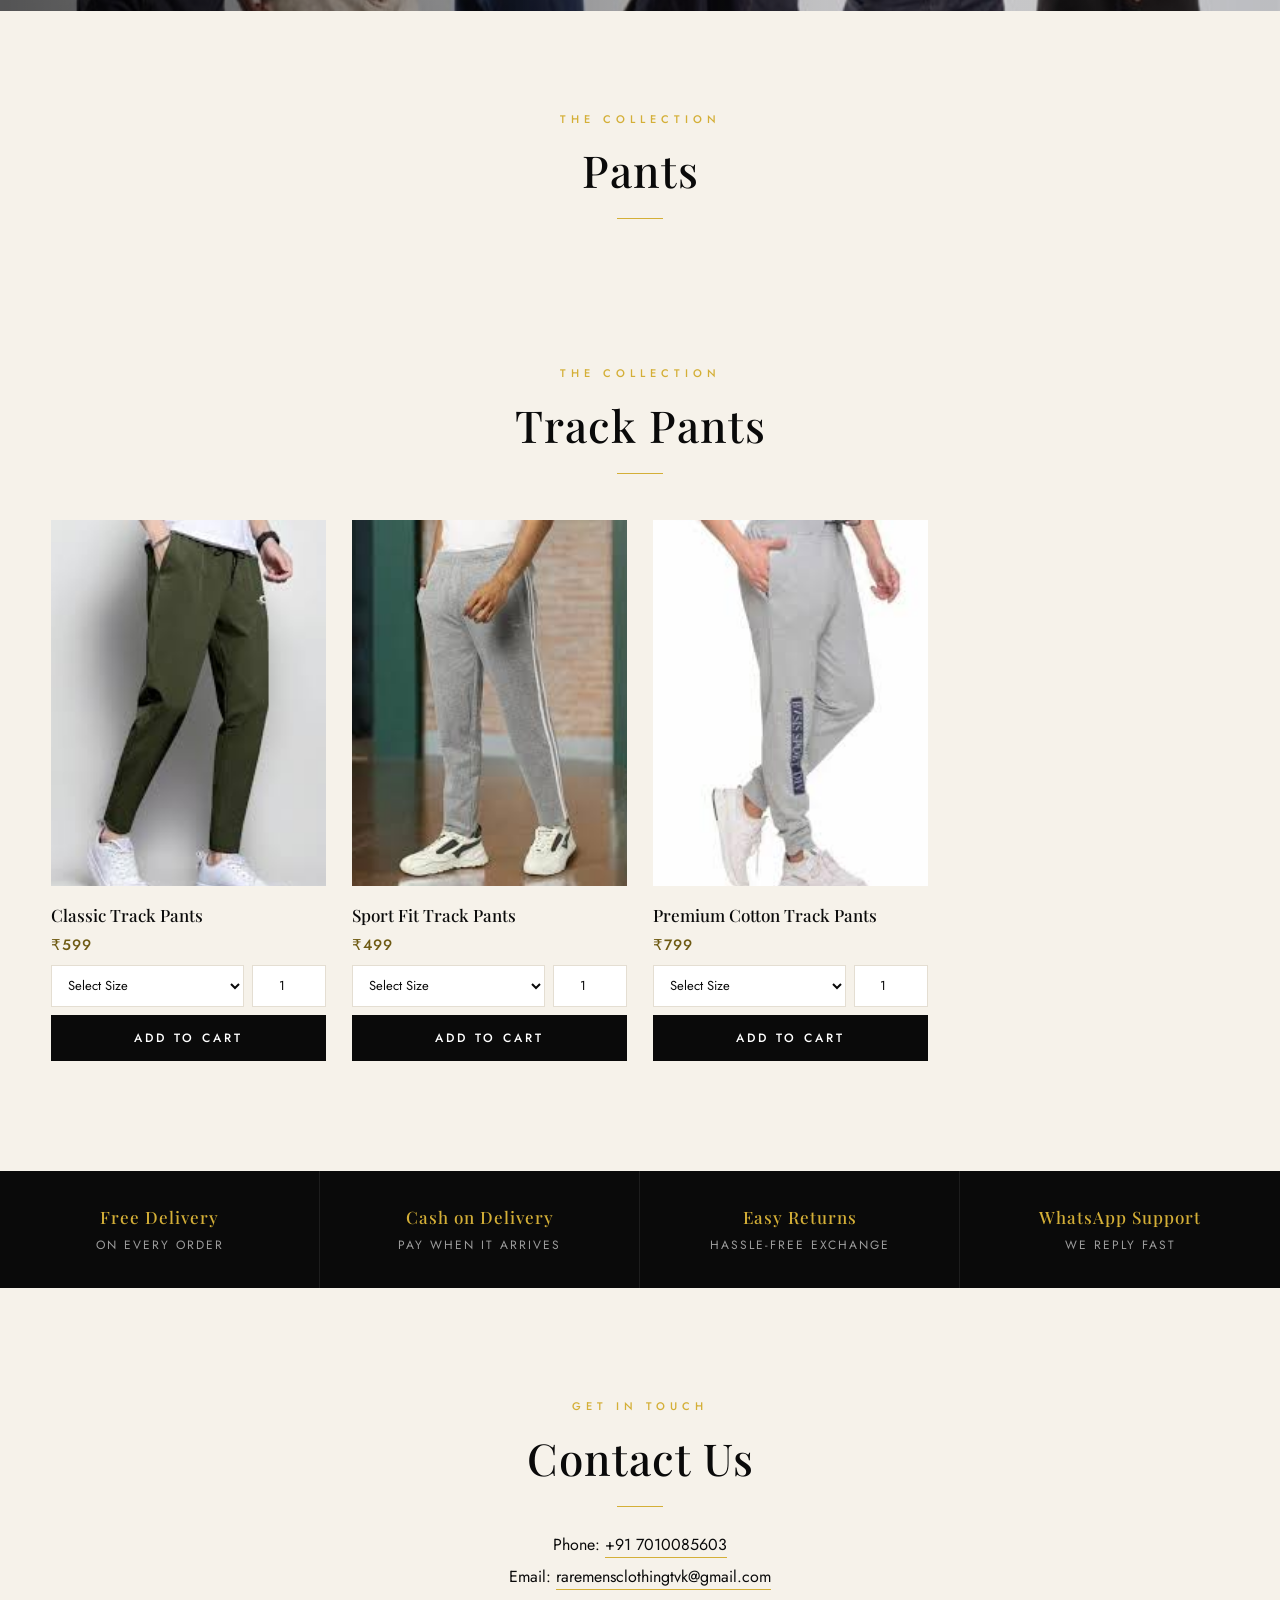
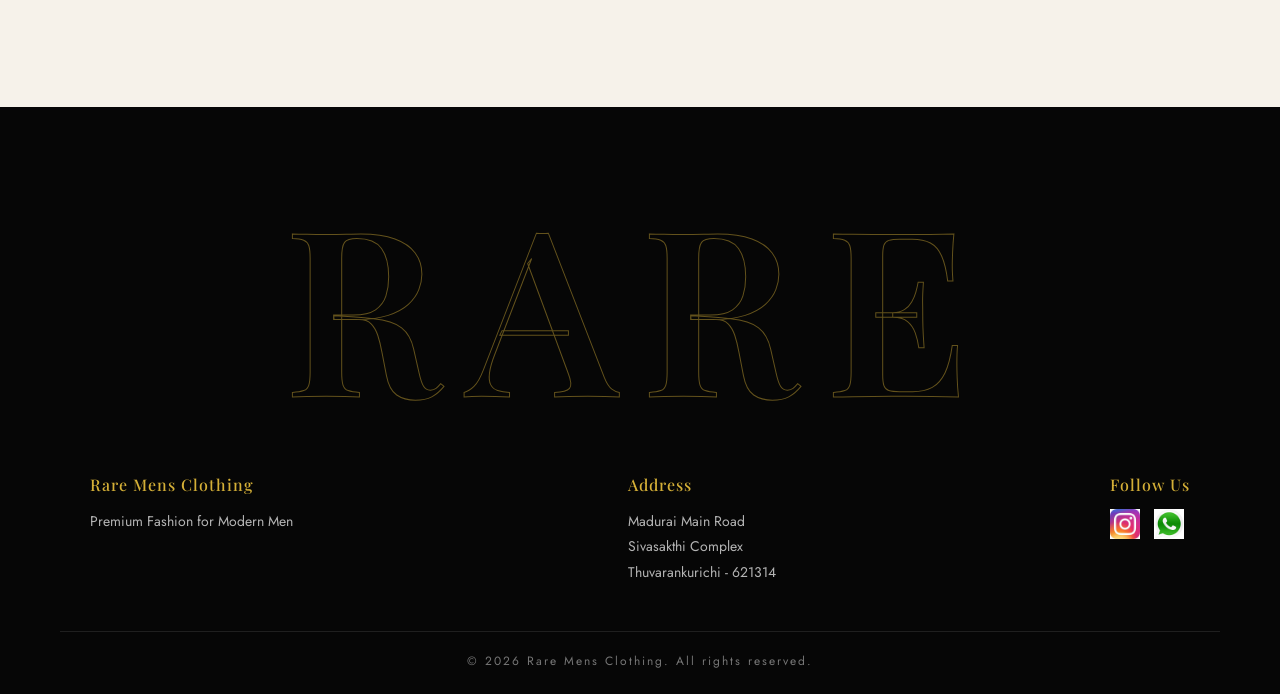
==== commit 1aa8213c: "Side menu bar" ====
--- a/index.html
+++ b/index.html
@@ -14,7 +14,8 @@
   <link rel="preconnect" href="https://fonts.googleapis.com">
   <link rel="preconnect" href="https://fonts.gstatic.com" crossorigin>
   <link href="https://fonts.googleapis.com/css2?family=Playfair+Display:wght@400;500;600;700&family=Jost:wght@300;400;500;600&display=swap" rel="stylesheet">
-  <link rel="stylesheet" href="style.css">
+  <link rel="stylesheet" href="style.css?v=3">
+<link rel="stylesheet" href="responsive.css?v=3">
 </head>
 
 <body id="top">
@@ -147,6 +148,7 @@
     <h2 class="section-title">Shirts</h2>
   </div>
   <div class="products">
+    </div>
 
   </section>
 
--- a/responsive.css
+++ b/responsive.css
@@ -0,0 +1,270 @@
+/* =========================================================
+   RESPONSIVE ADD-ON  —  load AFTER style.css
+   Laptop / desktop / tablet / phone fixes + search results
+========================================================= */
+
+* { -webkit-tap-highlight-color: transparent; }
+button, a, select, input { touch-action: manipulation; }
+
+/* hero height fallback for browsers without "svh" */
+.hero { height: calc(100vh - 112px); height: calc(100svh - 112px); }
+
+/* ── SEARCH RESULTS ───────────────────────────────────── */
+.search-results {
+  padding: calc(var(--nav-h) + 48px) clamp(14px, 4vw, 56px) 0;
+  min-height: 70vh;
+}
+.search-empty {
+  grid-column: 1 / -1;
+  text-align: center;
+  color: var(--muted);
+  font-size: 16px;
+  padding: 40px 0;
+}
+
+/* ── LARGE SCREENS ────────────────────────────────────── */
+@media (min-width: 1600px) {
+  .products, .cat-grid { max-width: 1560px; }
+  .products { grid-template-columns: repeat(auto-fill, minmax(280px, 1fr)); }
+}
+
+/* ── LAPTOP / DESKTOP: delivery form centred like a dialog ── */
+@media (min-width: 769px) {
+  #deliveryModal { align-items: center; }
+  .modal-card { border-radius: var(--radius); }
+  .drag-handle { display: none; }
+}
+
+/* ── TABLET ───────────────────────────────────────────── */
+@media (min-width: 769px) and (max-width: 1100px) {
+  .products { grid-template-columns: repeat(3, 1fr); gap: 40px 20px; }
+  .banner-content h2 { font-size: clamp(32px, 5vw, 56px); }
+}
+
+/* ── ANY TOUCH SCREEN (phones + tablets): no hover, so always
+      show the Quick View label ─────────────────────────── */
+@media (hover: none) {
+  .quick-view-btn {
+    bottom: 0;
+    font-size: 10px;
+    letter-spacing: 2px;
+    padding: 9px;
+    background: rgba(10, 10, 10, .7);
+  }
+}
+
+/* ── PHONES ───────────────────────────────────────────── */
+@media (max-width: 768px) {
+
+  /* sale bar: stack neatly instead of overflowing */
+  .sale-bar { flex-wrap: wrap; justify-content: center; text-align: center; row-gap: 10px; }
+
+  /* 16px stops iPhones zooming in when a field is tapped */
+  #searchInput,
+  .modal-body input,
+  .modal-body textarea,
+  .qv-select { font-size: 16px; }
+
+  /* proper full-height on mobile browsers with moving address bars */
+  .cart-drawer { height: 100vh; height: 100dvh; }
+  .modal-card, .qv-card { max-height: 92vh; max-height: 92dvh; }
+
+  /* results page: clear the (shorter) mobile navbar */
+  .search-results { padding-top: calc(var(--nav-h) + 32px); min-height: 60vh; }
+
+  .section-title { font-size: clamp(24px, 7vw, 32px); }
+  .footer-wordmark { letter-spacing: .06em; }
+}
+
+/* ── SMALL PHONES ─────────────────────────────────────── */
+@media (max-width: 380px) {
+  .products { gap: 28px 8px; }
+  .announce { letter-spacing: 1px; }
+  .countdown b { font-size: 14px; }
+  .hero-content h1 { letter-spacing: 3px; }
+}
+
+
+/* =========================================================
+   LAPTOP / DESKTOP LOOK  (Duch-style)
+========================================================= */
+
+/* sale bar: Festive Sale · Shop Now · countdown, centred */
+.sale-cta {
+  margin-left: 14px;
+  padding-bottom: 2px;
+  font-family: var(--sans);
+  font-size: 13px;
+  letter-spacing: 3px;
+  text-transform: uppercase;
+  color: #fff;
+  text-decoration: none;
+  border-bottom: 1px solid #fff;
+  white-space: nowrap;
+}
+.sale-cta:hover { color: var(--gold); border-color: var(--gold); }
+.sale-text { flex-wrap: wrap; }
+
+@media (min-width: 769px) {
+  .announce { font-size: 13px; font-weight: 600; letter-spacing: 3.5px; padding: 14px 0; }
+  .sale-bar { justify-content: center; gap: clamp(36px, 7vw, 110px); padding-top: 22px; padding-bottom: 22px; }
+}
+
+/* hero on wide screens: the whole photo is shown, centred, on a soft
+   blurred copy of itself — no more zoomed-in face */
+@media (min-width: 1000px) {
+  .hero::before {
+    content: "";
+    position: absolute;
+    inset: -40px;
+    background-image: var(--hero-bg, none);
+    background-size: cover;
+    background-position: center;
+    filter: blur(36px) brightness(.6) saturate(1.1);
+    z-index: 0;
+  }
+  .hero img { position: relative; z-index: 1; object-fit: contain; object-position: center; }
+  .hero::after { z-index: 2; }
+  .hero-content { z-index: 3; }
+}
+
+
+/* =========================================================
+   SIDE MENU — light, expandable list
+========================================================= */
+
+.side-menu {
+  background: #fff;
+  color: var(--ink);
+  padding: 0;
+  overflow-y: auto;
+  width: min(88vw, 400px);
+}
+
+.side-menu-head {
+  position: sticky;
+  top: 0;
+  z-index: 2;
+  background: #fff;
+  padding: 20px 24px;
+  border-bottom: 1px solid var(--line);
+}
+.side-menu .brand-rare { color: var(--ink); font-size: 20px; letter-spacing: 5px; }
+.side-menu .icon-btn { color: var(--ink); font-size: 20px; }
+
+.side-menu .side-links { margin-top: 0; }
+
+.mm-item { border-bottom: 1px solid var(--line); }
+
+.side-menu .mm-row {
+  width: 100%;
+  display: flex;
+  align-items: center;
+  justify-content: space-between;
+  gap: 12px;
+  padding: 20px 24px;
+  background: none;
+  border: 0;
+  border-bottom: 0;
+  font-family: var(--serif);
+  font-size: 20px;
+  color: var(--ink);
+  text-align: left;
+  text-decoration: none;
+  cursor: pointer;
+}
+.side-menu .mm-row:hover { color: var(--ink); padding-left: 24px; }
+
+.mm-badge {
+  display: inline-block;
+  margin-left: 12px;
+  padding: 5px 10px;
+  background: var(--ink);
+  color: #fff;
+  border-radius: 6px;
+  font-family: var(--sans);
+  font-size: 11px;
+  font-style: normal;
+  font-weight: 600;
+  letter-spacing: 1px;
+  vertical-align: middle;
+}
+
+/* the + / − icon */
+.mm-plus { position: relative; width: 14px; height: 14px; flex-shrink: 0; }
+.mm-plus::before,
+.mm-plus::after {
+  content: "";
+  position: absolute;
+  left: 0; top: 50%;
+  width: 100%; height: 1.5px;
+  margin-top: -.75px;
+  background: var(--ink);
+  transition: transform .3s;
+}
+.mm-plus::after { transform: rotate(90deg); }
+.mm-item.open .mm-plus::after { transform: rotate(0); }
+
+/* the expanding list */
+.mm-sub { max-height: 0; overflow: hidden; transition: max-height .4s ease; background: #faf8f3; }
+.mm-item.open .mm-sub { max-height: 900px; }
+
+.side-menu .mm-sub a {
+  display: block;
+  padding: 13px 24px 13px 40px;
+  border-bottom: 0;
+  font-family: var(--sans);
+  font-size: 15px;
+  color: #4a463c;
+  text-decoration: none;
+}
+.side-menu .mm-sub a:first-child { font-weight: 500; color: var(--ink); }
+.side-menu .mm-sub a:hover { color: #6e5a12; padding-left: 40px; }
+
+/* promo cards at the bottom */
+.mm-promos { display: grid; gap: 16px; padding: 24px; }
+
+.mm-promo {
+  position: relative;
+  display: block;
+  aspect-ratio: 16 / 10;
+  overflow: hidden;
+  border-radius: 14px;
+  background: #ddd6c8;
+}
+.mm-promo img { width: 100%; height: 100%; object-fit: cover; object-position: center top; display: block; }
+.mm-promo::after {
+  content: "";
+  position: absolute; inset: 0;
+  background: linear-gradient(180deg, rgba(0,0,0,.45) 0%, rgba(0,0,0,0) 45%);
+}
+.mm-promo-title {
+  position: absolute;
+  z-index: 2;
+  top: 16px; left: 0; right: 0;
+  text-align: center;
+  font-family: var(--serif);
+  font-size: 20px;
+  letter-spacing: 4px;
+  text-transform: uppercase;
+  color: #fff;
+}
+.mm-tag {
+  position: absolute;
+  z-index: 2;
+  left: 0; bottom: 18px;
+  padding: 6px 14px;
+  background: #e11d1d;
+  color: #fff;
+  font-family: var(--sans);
+  font-size: 12px;
+  font-weight: 600;
+  letter-spacing: 1px;
+}
+
+.side-menu .side-foot {
+  margin: 0;
+  padding: 8px 24px 32px;
+  color: var(--muted);
+}
+.side-menu .side-foot a { color: var(--ink); }
